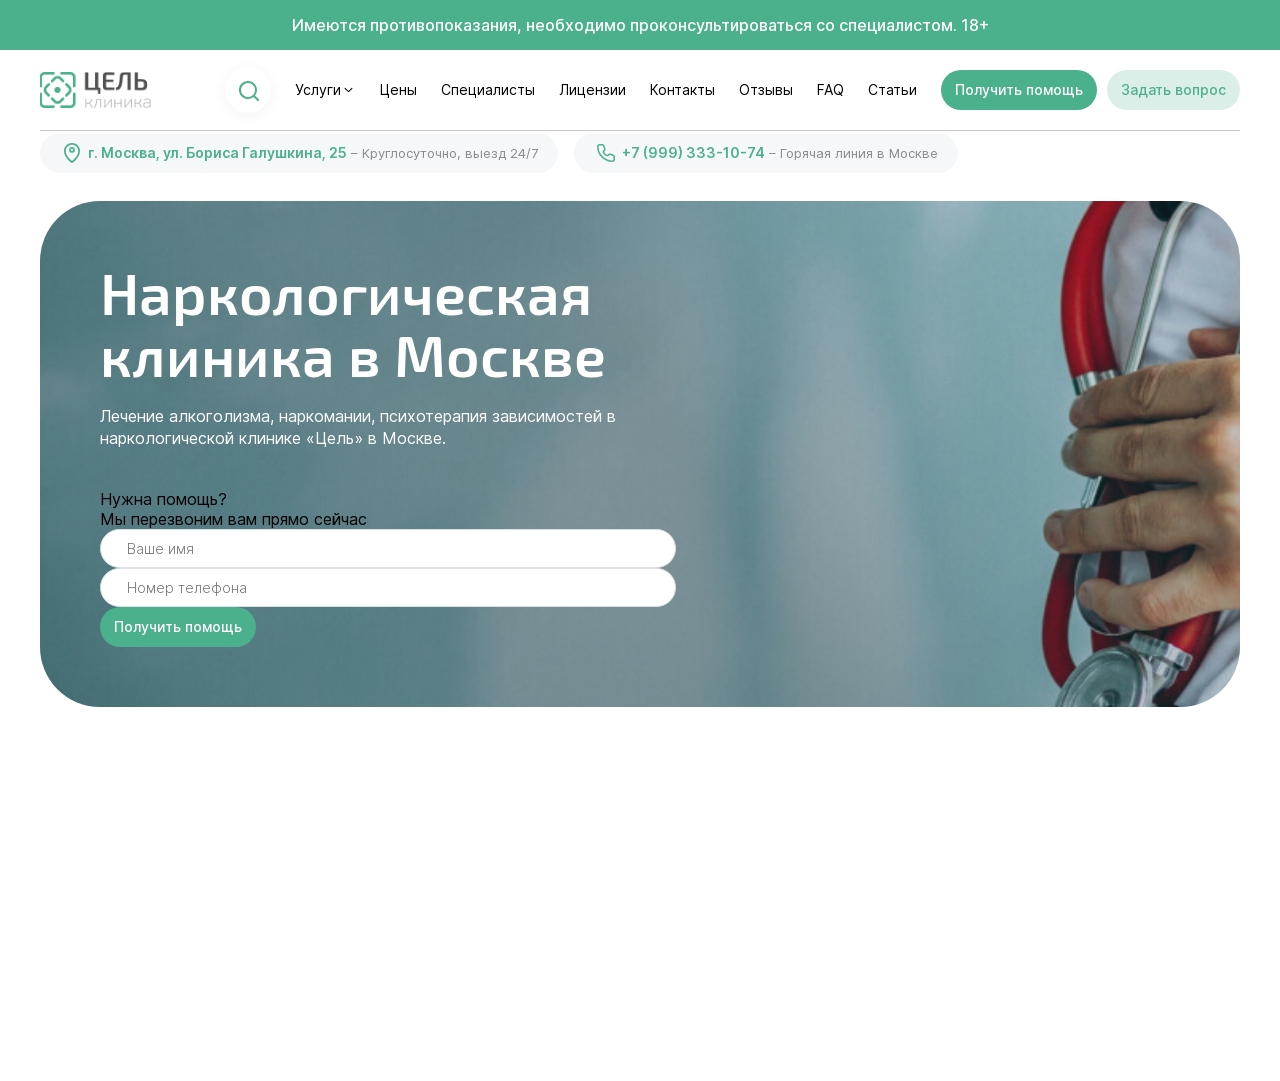
==== index.html @ 72b15765 "begin" ====
<!DOCTYPE html>
<html lang="ru">

<head>
    <meta charset="UTF-8">
    <meta name="viewport" content="width=device-width, initial-scale=1.0">
    <title>Главная</title>
    <link rel="stylesheet" href="assets/css/normalize.css">
    <link rel="stylesheet" href="assets/css/build/aos.css">
    <link rel="stylesheet" href="assets/css/style.css">
    <script defer src="assets/js/build/aos.js"></script>
    <script defer src="assets/js/build/mask.js"></script>
    <script defer src="assets/js/main.js"></script>
</head>

<body>
    <div class="contraindications" data-aos="fade-down" data-aos-duration="600">
        <div class="contraindications__container container">
            <p class="contraindications__text">
                Имеются противопоказания, необходимо проконсультироваться со специалистом.&nbsp;18+
            </p>
        </div>
    </div>
    <header class="header">
        <div class="header__container container">
            <div class="header__wrapper">
                <a href="/" class="header__logo logo" data-aos="zoom-in" data-aos-duration="600">
                    <img src="assets/img/logo.svg" alt="" class="logo__img">
                </a>
                <button class="header__menu-open open-menu">
                    <svg width="24" height="24" viewBox="0 0 24 24" fill="none" xmlns="http://www.w3.org/2000/svg">
                        <path fill-rule="evenodd" clip-rule="evenodd"
                            d="M4 6.87179C4 6.39032 4.38783 6 4.86624 6H19.1338C19.6122 6 20 6.39032 20 6.87179C20 7.35327 19.6122 7.74359 19.1338 7.74359H4.86624C4.38783 7.74359 4 7.35327 4 6.87179ZM4 12C4 11.5185 4.38783 11.1282 4.86624 11.1282H19.1338C19.6122 11.1282 20 11.5185 20 12C20 12.4815 19.6122 12.8718 19.1338 12.8718H4.86624C4.38783 12.8718 4 12.4815 4 12ZM4 17.1282C4 16.6467 4.38783 16.2564 4.86624 16.2564H19.1338C19.6122 16.2564 20 16.6467 20 17.1282C20 17.6097 19.6122 18 19.1338 18H4.86624C4.38783 18 4 17.6097 4 17.1282Z"
                            fill="black" />
                    </svg>
                </button>
                <div class="header__content">
                    <div class="header__search-wrapper">
                        <button class="header__search-open search-open" data-aos="zoom-in" data-aos-duration="600">
                            <svg width="21" height="21" viewBox="0 0 21 21" fill="none"
                                xmlns="http://www.w3.org/2000/svg">
                                <path
                                    d="M20.7094 19.2899L16.9994 15.6099C18.4395 13.8143 19.1369 11.5352 18.9482 9.2412C18.7595 6.94721 17.6991 4.81269 15.9849 3.27655C14.2708 1.74041 12.0332 0.919414 9.73234 0.982375C7.43145 1.04534 5.24214 1.98747 3.61456 3.61505C1.98698 5.24263 1.04485 7.43194 0.981887 9.73283C0.918926 12.0337 1.73992 14.2713 3.27606 15.9854C4.8122 17.6996 6.94672 18.76 9.24072 18.9487C11.5347 19.1374 13.8138 18.44 15.6094 16.9999L19.2894 20.6799C19.3824 20.7736 19.493 20.848 19.6148 20.8988C19.7367 20.9496 19.8674 20.9757 19.9994 20.9757C20.1314 20.9757 20.2621 20.9496 20.384 20.8988C20.5059 20.848 20.6165 20.7736 20.7094 20.6799C20.8897 20.4934 20.9904 20.2442 20.9904 19.9849C20.9904 19.7256 20.8897 19.4764 20.7094 19.2899ZM9.99942 16.9999C8.61495 16.9999 7.26157 16.5894 6.11042 15.8202C4.95928 15.051 4.06207 13.9578 3.53226 12.6787C3.00245 11.3996 2.86382 9.99214 3.13392 8.63427C3.40402 7.27641 4.0707 6.02912 5.04967 5.05016C6.02864 4.07119 7.27592 3.4045 8.63378 3.13441C9.99165 2.86431 11.3991 3.00293 12.6782 3.53275C13.9573 4.06256 15.0505 4.95977 15.8197 6.11091C16.5889 7.26206 16.9994 8.61544 16.9994 9.9999C16.9994 11.8564 16.2619 13.6369 14.9492 14.9497C13.6364 16.2624 11.8559 16.9999 9.99942 16.9999Z"
                                    fill="#4BB08C" />
                            </svg>
                        </button>
                        <form action="/search/" method="post" class="header__search-form search-form">
                            <label class="search-form__label">
                                <input name="s" type="text" class="search-form__input" placeholder="Поиск по сайту">
                            </label>
                            <div class="search-form__btn-close search-close"></div>
                        </form>
                    </div>
                    <button class="header__menu-close close-menu">
                        <svg width="24" height="24" viewBox="0 0 24 24" fill="none" xmlns="http://www.w3.org/2000/svg">
                            <path d="M24 1L1 24" stroke="#000" stroke-width="3"></path>
                            <path d="M24 24L1 1" stroke="#000" stroke-width="3"></path>
                        </svg>
                    </button>
                    <nav class="header__menu menu" data-aos="zoom-in" data-aos-duration="600">
                        <ul class="menu__list">
                            <li class="menu__item menu-item">
                                <a href="#" class="menu__link">
                                    <span class="menu__link-text">
                                        Услуги
                                    </span>
                                    <span class="menu__link-icon">
                                        <svg width="15" height="16" viewBox="0 0 15 16" fill="none"
                                            xmlns="http://www.w3.org/2000/svg">
                                            <path fill-rule="evenodd" clip-rule="evenodd"
                                                d="M11.2701 5.93378C11.0704 5.73408 10.7467 5.73408 10.547 5.93378L7.49947 8.98128L4.45196 5.93378C4.25226 5.73408 3.92849 5.73408 3.72879 5.93378C3.52909 6.13348 3.52909 6.45725 3.72879 6.65695L7.13788 10.066C7.33758 10.2657 7.66136 10.2657 7.86106 10.066L11.2701 6.65695C11.4698 6.45725 11.4698 6.13348 11.2701 5.93378Z"
                                                fill="black" />
                                        </svg>
                                    </span>
                                </a>
                                <span class="menu__item-open-btn">
                                    <svg width="12" height="8" viewBox="0 0 12 8" fill="none"
                                        xmlns="http://www.w3.org/2000/svg">
                                        <path d="M11 1L6 6L1 1" stroke="#000" stroke-width="1.5"></path>
                                    </svg>
                                </span>
                                <ul class="menu__dropdown">
                                    <li class="menu__dropdown-item menu-item">
                                        <a href="#" class="menu__dropdown-link">
                                            <span class="menu__dropdown-link-text">
                                                Лечение алкоголизма
                                            </span>
                                            <span class="menu__dropdown-link-icon">
                                                <svg width="6" height="12" viewBox="0 0 6 12" fill="none"
                                                    xmlns="http://www.w3.org/2000/svg">
                                                    <path fill-rule="evenodd" clip-rule="evenodd"
                                                        d="M0.24471 0.972649C-0.0215564 1.23892 -0.0215564 1.67062 0.24471 1.93689L4.30805 6.00022L0.24471 10.0636C-0.0215564 10.3298 -0.0215564 10.7615 0.24471 11.0278C0.510977 11.2941 0.94268 11.2941 1.20895 11.0278L5.7544 6.48234C6.02067 6.21607 6.02067 5.78437 5.7544 5.5181L1.20895 0.972649C0.94268 0.706383 0.510977 0.706383 0.24471 0.972649Z"
                                                        fill="#545454" />
                                                </svg>
                                            </span>
                                        </a>
                                        <span class="menu__item-open-btn">
                                            <svg width="12" height="8" viewBox="0 0 12 8" fill="none"
                                                xmlns="http://www.w3.org/2000/svg">
                                                <path d="M11 1L6 6L1 1" stroke="#000" stroke-width="1.5"></path>
                                            </svg>
                                        </span>
                                        <ul class="menu__dropdown">
                                            <li class="menu__dropdown-item menu-item">
                                                <a href="#" class="menu__dropdown-link">
                                                    <span class="menu__dropdown-link-text">
                                                        Лечение алкоголизма на дому
                                                    </span>
                                                </a>
                                            </li>
                                            <li class="menu__dropdown-item menu-item">
                                                <a href="#" class="menu__dropdown-link">
                                                    <span class="menu__dropdown-link-text">
                                                        Помощь при алкоголизме
                                                    </span>
                                                </a>
                                            </li>
                                            <li class="menu__dropdown-item menu-item">
                                                <a href="#" class="menu__dropdown-link">
                                                    <span class="menu__dropdown-link-text">
                                                        Принудительное лечение алкоголизма
                                                    </span>
                                                </a>
                                            </li>
                                            <li class="menu__dropdown-item menu-item">
                                                <a href="#" class="menu__dropdown-link">
                                                    <span class="menu__dropdown-link-text">
                                                        Лечение подросткового и детского алкоголизма
                                                    </span>
                                                </a>
                                            </li>
                                            <li class="menu__dropdown-item menu-item">
                                                <a href="#" class="menu__dropdown-link">
                                                    <span class="menu__dropdown-link-text">
                                                        Лечение хронического алкоголизма
                                                    </span>
                                                </a>
                                            </li>
                                            <li class="menu__dropdown-item menu-item">
                                                <a href="#" class="menu__dropdown-link">
                                                    <span class="menu__dropdown-link-text">
                                                        Лечение алкоголизма в стационаре
                                                    </span>
                                                </a>
                                            </li>
                                            <li class="menu__dropdown-item menu-item">
                                                <a href="#" class="menu__dropdown-link">
                                                    <span class="menu__dropdown-link-text">
                                                        Помощь при алкогольном отравлении
                                                    </span>
                                                </a>
                                            </li>
                                            <li class="menu__dropdown-item menu-item">
                                                <a href="#" class="menu__dropdown-link">
                                                    <span class="menu__dropdown-link-text">
                                                        Лечение пивного алкоголизма
                                                    </span>
                                                </a>
                                            </li>
                                            <li class="menu__dropdown-item menu-item">
                                                <a href="#" class="menu__dropdown-link">
                                                    <span class="menu__dropdown-link-text">
                                                        Лечение женского алкоголизма
                                                    </span>
                                                </a>
                                            </li>
                                        </ul>
                                    </li>
                                    <li class="menu__dropdown-item menu-item">
                                        <a href="#" class="menu__dropdown-link">
                                            <span class="menu__dropdown-link-text">
                                                Кодирование от алкоголизма
                                            </span>
                                            <span class="menu__dropdown-link-icon">
                                                <svg width="6" height="12" viewBox="0 0 6 12" fill="none"
                                                    xmlns="http://www.w3.org/2000/svg">
                                                    <path fill-rule="evenodd" clip-rule="evenodd"
                                                        d="M0.24471 0.972649C-0.0215564 1.23892 -0.0215564 1.67062 0.24471 1.93689L4.30805 6.00022L0.24471 10.0636C-0.0215564 10.3298 -0.0215564 10.7615 0.24471 11.0278C0.510977 11.2941 0.94268 11.2941 1.20895 11.0278L5.7544 6.48234C6.02067 6.21607 6.02067 5.78437 5.7544 5.5181L1.20895 0.972649C0.94268 0.706383 0.510977 0.706383 0.24471 0.972649Z"
                                                        fill="#545454" />
                                                </svg>
                                            </span>
                                        </a>
                                        <span class="menu__item-open-btn">
                                            <svg width="12" height="8" viewBox="0 0 12 8" fill="none"
                                                xmlns="http://www.w3.org/2000/svg">
                                                <path d="M11 1L6 6L1 1" stroke="#000" stroke-width="1.5"></path>
                                            </svg>
                                        </span>
                                        <ul class="menu__dropdown">
                                            <li class="menu__dropdown-item menu-item">
                                                <a href="#" class="menu__dropdown-link">
                                                    <span class="menu__dropdown-link-text">
                                                        Лечение алкоголизма на дому
                                                    </span>
                                                </a>
                                            </li>
                                            <li class="menu__dropdown-item menu-item">
                                                <a href="#" class="menu__dropdown-link">
                                                    <span class="menu__dropdown-link-text">
                                                        Помощь при алкоголизме
                                                    </span>
                                                </a>
                                            </li>
                                            <li class="menu__dropdown-item menu-item">
                                                <a href="#" class="menu__dropdown-link">
                                                    <span class="menu__dropdown-link-text">
                                                        Принудительное лечение алкоголизма
                                                    </span>
                                                </a>
                                            </li>
                                            <li class="menu__dropdown-item menu-item">
                                                <a href="#" class="menu__dropdown-link">
                                                    <span class="menu__dropdown-link-text">
                                                        Лечение подросткового и детского алкоголизмаs
                                                    </span>
                                                </a>
                                            </li>
                                            <li class="menu__dropdown-item menu-item">
                                                <a href="#" class="menu__dropdown-link">
                                                    <span class="menu__dropdown-link-text">
                                                        Лечение хронического алкоголизма
                                                    </span>
                                                </a>
                                            </li>
                                            <li class="menu__dropdown-item menu-item">
                                                <a href="#" class="menu__dropdown-link">
                                                    <span class="menu__dropdown-link-text">
                                                        Лечение алкоголизма в стационаре
                                                    </span>
                                                </a>
                                            </li>
                                            <li class="menu__dropdown-item menu-item">
                                                <a href="#" class="menu__dropdown-link">
                                                    <span class="menu__dropdown-link-text">
                                                        Помощь при алкогольном отравлении
                                                    </span>
                                                </a>
                                            </li>
                                            <li class="menu__dropdown-item menu-item">
                                                <a href="#" class="menu__dropdown-link">
                                                    <span class="menu__dropdown-link-text">
                                                        Лечение пивного алкоголизма
                                                    </span>
                                                </a>
                                            </li>
                                            <li class="menu__dropdown-item menu-item">
                                                <a href="#" class="menu__dropdown-link">
                                                    <span class="menu__dropdown-link-text">
                                                        Лечение женского алкоголизма
                                                    </span>
                                                </a>
                                            </li>
                                        </ul>
                                    </li>
                                    <li class="menu__dropdown-item menu-item">
                                        <a href="#" class="menu__dropdown-link">
                                            <span class="menu__dropdown-link-text">
                                                Лечение наркомании
                                            </span>
                                            <span class="menu__dropdown-link-icon">
                                                <svg width="6" height="12" viewBox="0 0 6 12" fill="none"
                                                    xmlns="http://www.w3.org/2000/svg">
                                                    <path fill-rule="evenodd" clip-rule="evenodd"
                                                        d="M0.24471 0.972649C-0.0215564 1.23892 -0.0215564 1.67062 0.24471 1.93689L4.30805 6.00022L0.24471 10.0636C-0.0215564 10.3298 -0.0215564 10.7615 0.24471 11.0278C0.510977 11.2941 0.94268 11.2941 1.20895 11.0278L5.7544 6.48234C6.02067 6.21607 6.02067 5.78437 5.7544 5.5181L1.20895 0.972649C0.94268 0.706383 0.510977 0.706383 0.24471 0.972649Z"
                                                        fill="#545454" />
                                                </svg>
                                            </span>
                                        </a>
                                        <span class="menu__item-open-btn">
                                            <svg width="12" height="8" viewBox="0 0 12 8" fill="none"
                                                xmlns="http://www.w3.org/2000/svg">
                                                <path d="M11 1L6 6L1 1" stroke="#000" stroke-width="1.5"></path>
                                            </svg>
                                        </span>
                                        <ul class="menu__dropdown">
                                            <li class="menu__dropdown-item menu-item">
                                                <a href="#" class="menu__dropdown-link">
                                                    <span class="menu__dropdown-link-text">
                                                        Лечение алкоголизма на дому
                                                    </span>
                                                </a>
                                            </li>
                                            <li class="menu__dropdown-item menu-item">
                                                <a href="#" class="menu__dropdown-link">
                                                    <span class="menu__dropdown-link-text">
                                                        Помощь при алкоголизме
                                                    </span>
                                                </a>
                                            </li>
                                            <li class="menu__dropdown-item menu-item">
                                                <a href="#" class="menu__dropdown-link">
                                                    <span class="menu__dropdown-link-text">
                                                        Принудительное лечение алкоголизма
                                                    </span>
                                                </a>
                                            </li>
                                            <li class="menu__dropdown-item menu-item">
                                                <a href="#" class="menu__dropdown-link">
                                                    <span class="menu__dropdown-link-text">
                                                        Лечение подросткового и детского алкоголизмаs
                                                    </span>
                                                </a>
                                            </li>
                                            <li class="menu__dropdown-item menu-item">
                                                <a href="#" class="menu__dropdown-link">
                                                    <span class="menu__dropdown-link-text">
                                                        Лечение хронического алкоголизма
                                                    </span>
                                                </a>
                                            </li>
                                            <li class="menu__dropdown-item menu-item">
                                                <a href="#" class="menu__dropdown-link">
                                                    <span class="menu__dropdown-link-text">
                                                        Лечение алкоголизма в стационаре
                                                    </span>
                                                </a>
                                            </li>
                                            <li class="menu__dropdown-item menu-item">
                                                <a href="#" class="menu__dropdown-link">
                                                    <span class="menu__dropdown-link-text">
                                                        Помощь при алкогольном отравлении
                                                    </span>
                                                </a>
                                            </li>
                                            <li class="menu__dropdown-item menu-item">
                                                <a href="#" class="menu__dropdown-link">
                                                    <span class="menu__dropdown-link-text">
                                                        Лечение пивного алкоголизма
                                                    </span>
                                                </a>
                                            </li>
                                            <li class="menu__dropdown-item menu-item">
                                                <a href="#" class="menu__dropdown-link">
                                                    <span class="menu__dropdown-link-text">
                                                        Лечение женского алкоголизма
                                                    </span>
                                                </a>
                                            </li>
                                        </ul>
                                    </li>
                                    <li class="menu__dropdown-item menu-item">
                                        <a href="#" class="menu__dropdown-link">
                                            <span class="menu__dropdown-link-text">
                                                Наркологическая помощь
                                            </span>
                                            <span class="menu__dropdown-link-icon">
                                                <svg width="6" height="12" viewBox="0 0 6 12" fill="none"
                                                    xmlns="http://www.w3.org/2000/svg">
                                                    <path fill-rule="evenodd" clip-rule="evenodd"
                                                        d="M0.24471 0.972649C-0.0215564 1.23892 -0.0215564 1.67062 0.24471 1.93689L4.30805 6.00022L0.24471 10.0636C-0.0215564 10.3298 -0.0215564 10.7615 0.24471 11.0278C0.510977 11.2941 0.94268 11.2941 1.20895 11.0278L5.7544 6.48234C6.02067 6.21607 6.02067 5.78437 5.7544 5.5181L1.20895 0.972649C0.94268 0.706383 0.510977 0.706383 0.24471 0.972649Z"
                                                        fill="#545454" />
                                                </svg>
                                            </span>
                                        </a>
                                        <span class="menu__item-open-btn">
                                            <svg width="12" height="8" viewBox="0 0 12 8" fill="none"
                                                xmlns="http://www.w3.org/2000/svg">
                                                <path d="M11 1L6 6L1 1" stroke="#000" stroke-width="1.5"></path>
                                            </svg>
                                        </span>
                                        <ul class="menu__dropdown">
                                            <li class="menu__dropdown-item menu-item">
                                                <a href="#" class="menu__dropdown-link">
                                                    <span class="menu__dropdown-link-text">
                                                        Лечение алкоголизма на дому
                                                    </span>
                                                </a>
                                            </li>
                                            <li class="menu__dropdown-item menu-item">
                                                <a href="#" class="menu__dropdown-link">
                                                    <span class="menu__dropdown-link-text">
                                                        Помощь при алкоголизме
                                                    </span>
                                                </a>
                                            </li>
                                            <li class="menu__dropdown-item menu-item">
                                                <a href="#" class="menu__dropdown-link">
                                                    <span class="menu__dropdown-link-text">
                                                        Принудительное лечение алкоголизма
                                                    </span>
                                                </a>
                                            </li>
                                            <li class="menu__dropdown-item menu-item">
                                                <a href="#" class="menu__dropdown-link">
                                                    <span class="menu__dropdown-link-text">
                                                        Лечение подросткового и детского алкоголизмаs
                                                    </span>
                                                </a>
                                            </li>
                                            <li class="menu__dropdown-item menu-item">
                                                <a href="#" class="menu__dropdown-link">
                                                    <span class="menu__dropdown-link-text">
                                                        Лечение хронического алкоголизма
                                                    </span>
                                                </a>
                                            </li>
                                            <li class="menu__dropdown-item menu-item">
                                                <a href="#" class="menu__dropdown-link">
                                                    <span class="menu__dropdown-link-text">
                                                        Лечение алкоголизма в стационаре
                                                    </span>
                                                </a>
                                            </li>
                                            <li class="menu__dropdown-item menu-item">
                                                <a href="#" class="menu__dropdown-link">
                                                    <span class="menu__dropdown-link-text">
                                                        Помощь при алкогольном отравлении
                                                    </span>
                                                </a>
                                            </li>
                                            <li class="menu__dropdown-item menu-item">
                                                <a href="#" class="menu__dropdown-link">
                                                    <span class="menu__dropdown-link-text">
                                                        Лечение пивного алкоголизма
                                                    </span>
                                                </a>
                                            </li>
                                            <li class="menu__dropdown-item menu-item">
                                                <a href="#" class="menu__dropdown-link">
                                                    <span class="menu__dropdown-link-text">
                                                        Лечение женского алкоголизма
                                                    </span>
                                                </a>
                                            </li>
                                        </ul>
                                    </li>
                                    <li class="menu__dropdown-item menu-item">
                                        <a href="#" class="menu__dropdown-link">
                                            <span class="menu__dropdown-link-text">
                                                Вывод из запоя
                                            </span>
                                            <span class="menu__dropdown-link-icon">
                                                <svg width="6" height="12" viewBox="0 0 6 12" fill="none"
                                                    xmlns="http://www.w3.org/2000/svg">
                                                    <path fill-rule="evenodd" clip-rule="evenodd"
                                                        d="M0.24471 0.972649C-0.0215564 1.23892 -0.0215564 1.67062 0.24471 1.93689L4.30805 6.00022L0.24471 10.0636C-0.0215564 10.3298 -0.0215564 10.7615 0.24471 11.0278C0.510977 11.2941 0.94268 11.2941 1.20895 11.0278L5.7544 6.48234C6.02067 6.21607 6.02067 5.78437 5.7544 5.5181L1.20895 0.972649C0.94268 0.706383 0.510977 0.706383 0.24471 0.972649Z"
                                                        fill="#545454" />
                                                </svg>
                                            </span>
                                        </a>
                                        <span class="menu__item-open-btn">
                                            <svg width="12" height="8" viewBox="0 0 12 8" fill="none"
                                                xmlns="http://www.w3.org/2000/svg">
                                                <path d="M11 1L6 6L1 1" stroke="#000" stroke-width="1.5"></path>
                                            </svg>
                                        </span>
                                        <ul class="menu__dropdown">
                                            <li class="menu__dropdown-item menu-item">
                                                <a href="#" class="menu__dropdown-link">
                                                    <span class="menu__dropdown-link-text">
                                                        Лечение алкоголизма на дому
                                                    </span>
                                                </a>
                                            </li>
                                            <li class="menu__dropdown-item menu-item">
                                                <a href="#" class="menu__dropdown-link">
                                                    <span class="menu__dropdown-link-text">
                                                        Помощь при алкоголизме
                                                    </span>
                                                </a>
                                            </li>
                                            <li class="menu__dropdown-item menu-item">
                                                <a href="#" class="menu__dropdown-link">
                                                    <span class="menu__dropdown-link-text">
                                                        Принудительное лечение алкоголизма
                                                    </span>
                                                </a>
                                            </li>
                                            <li class="menu__dropdown-item menu-item">
                                                <a href="#" class="menu__dropdown-link">
                                                    <span class="menu__dropdown-link-text">
                                                        Лечение подросткового и детского алкоголизмаs
                                                    </span>
                                                </a>
                                            </li>
                                            <li class="menu__dropdown-item menu-item">
                                                <a href="#" class="menu__dropdown-link">
                                                    <span class="menu__dropdown-link-text">
                                                        Лечение хронического алкоголизма
                                                    </span>
                                                </a>
                                            </li>
                                            <li class="menu__dropdown-item menu-item">
                                                <a href="#" class="menu__dropdown-link">
                                                    <span class="menu__dropdown-link-text">
                                                        Лечение алкоголизма в стационаре
                                                    </span>
                                                </a>
                                            </li>
                                            <li class="menu__dropdown-item menu-item">
                                                <a href="#" class="menu__dropdown-link">
                                                    <span class="menu__dropdown-link-text">
                                                        Помощь при алкогольном отравлении
                                                    </span>
                                                </a>
                                            </li>
                                            <li class="menu__dropdown-item menu-item">
                                                <a href="#" class="menu__dropdown-link">
                                                    <span class="menu__dropdown-link-text">
                                                        Лечение пивного алкоголизма
                                                    </span>
                                                </a>
                                            </li>
                                            <li class="menu__dropdown-item menu-item">
                                                <a href="#" class="menu__dropdown-link">
                                                    <span class="menu__dropdown-link-text">
                                                        Лечение женского алкоголизма
                                                    </span>
                                                </a>
                                            </li>
                                        </ul>
                                    </li>
                                    <li class="menu__dropdown-item menu-item">
                                        <a href="#" class="menu__dropdown-link">
                                            <span class="menu__dropdown-link-text">
                                                Реабилитационный центр
                                            </span>
                                            <span class="menu__dropdown-link-icon">
                                                <svg width="6" height="12" viewBox="0 0 6 12" fill="none"
                                                    xmlns="http://www.w3.org/2000/svg">
                                                    <path fill-rule="evenodd" clip-rule="evenodd"
                                                        d="M0.24471 0.972649C-0.0215564 1.23892 -0.0215564 1.67062 0.24471 1.93689L4.30805 6.00022L0.24471 10.0636C-0.0215564 10.3298 -0.0215564 10.7615 0.24471 11.0278C0.510977 11.2941 0.94268 11.2941 1.20895 11.0278L5.7544 6.48234C6.02067 6.21607 6.02067 5.78437 5.7544 5.5181L1.20895 0.972649C0.94268 0.706383 0.510977 0.706383 0.24471 0.972649Z"
                                                        fill="#545454" />
                                                </svg>
                                            </span>
                                        </a>
                                        <span class="menu__item-open-btn">
                                            <svg width="12" height="8" viewBox="0 0 12 8" fill="none"
                                                xmlns="http://www.w3.org/2000/svg">
                                                <path d="M11 1L6 6L1 1" stroke="#000" stroke-width="1.5"></path>
                                            </svg>
                                        </span>
                                        <ul class="menu__dropdown">
                                            <li class="menu__dropdown-item menu-item">
                                                <a href="#" class="menu__dropdown-link">
                                                    <span class="menu__dropdown-link-text">
                                                        Лечение алкоголизма на дому
                                                    </span>
                                                </a>
                                            </li>
                                            <li class="menu__dropdown-item menu-item">
                                                <a href="#" class="menu__dropdown-link">
                                                    <span class="menu__dropdown-link-text">
                                                        Помощь при алкоголизме
                                                    </span>
                                                </a>
                                            </li>
                                            <li class="menu__dropdown-item menu-item">
                                                <a href="#" class="menu__dropdown-link">
                                                    <span class="menu__dropdown-link-text">
                                                        Принудительное лечение алкоголизма
                                                    </span>
                                                </a>
                                            </li>
                                            <li class="menu__dropdown-item menu-item">
                                                <a href="#" class="menu__dropdown-link">
                                                    <span class="menu__dropdown-link-text">
                                                        Лечение подросткового и детского алкоголизмаs
                                                    </span>
                                                </a>
                                            </li>
                                            <li class="menu__dropdown-item menu-item">
                                                <a href="#" class="menu__dropdown-link">
                                                    <span class="menu__dropdown-link-text">
                                                        Лечение хронического алкоголизма
                                                    </span>
                                                </a>
                                            </li>
                                            <li class="menu__dropdown-item menu-item">
                                                <a href="#" class="menu__dropdown-link">
                                                    <span class="menu__dropdown-link-text">
                                                        Лечение алкоголизма в стационаре
                                                    </span>
                                                </a>
                                            </li>
                                            <li class="menu__dropdown-item menu-item">
                                                <a href="#" class="menu__dropdown-link">
                                                    <span class="menu__dropdown-link-text">
                                                        Помощь при алкогольном отравлении
                                                    </span>
                                                </a>
                                            </li>
                                            <li class="menu__dropdown-item menu-item">
                                                <a href="#" class="menu__dropdown-link">
                                                    <span class="menu__dropdown-link-text">
                                                        Лечение пивного алкоголизма
                                                    </span>
                                                </a>
                                            </li>
                                            <li class="menu__dropdown-item menu-item">
                                                <a href="#" class="menu__dropdown-link">
                                                    <span class="menu__dropdown-link-text">
                                                        Лечение женского алкоголизма
                                                    </span>
                                                </a>
                                            </li>
                                        </ul>
                                    </li>
                                </ul>
                            </li>
                            <li class="menu__item menu-item">
                                <a href="#" class="menu__link">
                                    <span class="menu__link-text">
                                        Цены
                                    </span>
                                </a>
                            </li>
                            <li class="menu__item menu-item">
                                <a href="#" class="menu__link">
                                    <span class="menu__link-text">
                                        Специалисты
                                    </span>
                                </a>
                            </li>
                            <li class="menu__item menu-item">
                                <a href="#" class="menu__link">
                                    <span class="menu__link-text">
                                        Лицензии
                                    </span>
                                </a>
                            </li>
                            <li class="menu__item menu-item">
                                <a href="#" class="menu__link">
                                    <span class="menu__link-text">
                                        Контакты
                                    </span>
                                </a>
                            </li>
                            <li class="menu__item menu-item">
                                <a href="#" class="menu__link">
                                    <span class="menu__link-text">
                                        Отзывы
                                    </span>
                                </a>
                            </li>
                            <li class="menu__item menu-item">
                                <a href="#" class="menu__link">
                                    <span class="menu__link-text">
                                        FAQ
                                    </span>
                                </a>
                            </li>
                            <li class="menu__item menu-item">
                                <a href="#" class="menu__link">
                                    <span class="menu__link-text">
                                        Статьи
                                    </span>
                                </a>
                            </li>
                        </ul>
                    </nav>
                    <div class="header__btn-group">
                        <button class="header__btn btn popup-btn" data-path="form" data-title="Получить помощь">
                            Получить помощь
                        </button>
                        <button class="header__btn btn btn_color popup-btn" data-path="question"
                            data-title="Задать вопрос">
                            Задать вопрос
                        </button>
                    </div>
                </div>
            </div>
            <div class="header__connection">
                <button class="header__connection-btn" data-aos="zoom-in" data-aos-duration="600">
                    <img src="assets/img/icons/geo.svg" alt="" class="header__connection-icon"
                        aria-label="presentation">
                    <div class="header__connection-btn-wrapper">
                        <span class="header__connection-link">
                            г. Москва, ул. Бориса Галушкина, 25
                        </span>
                        <span class="header__connection-text">
                            – Круглосуточно, выезд 24/7
                        </span>
                    </div>
                </button>
                <a href="tel:+79993331074" class="header__connection-btn" data-aos="zoom-in" data-aos-duration="600">
                    <img src="assets/img/icons/phone.svg" alt="" class="header__connection-icon"
                        aria-label="presentation">
                    <div class="header__connection-btn-wrapper">
                        <span class="header__connection-link">
                            +7 (999) 333-10-74
                        </span>
                        <span class="header__connection-text">
                            – Горячая линия в Москве
                        </span>
                    </div>
                </a>
            </div>
        </div>
    </header>
    <main class="main">
        <section class="promo">
            <div class="promo__container container">
                <div class="promo__wrapper">
                    <h1 class="promo__title page-title">
                        Наркологическая клиника в Москве
                    </h1>
                    <p class="promo__descr section-descr">
                        Лечение алкоголизма, наркомании, психотерапия зависимостей в наркологической клинике «Цель» в
                        Москве.
                    </p>
                    <form class="promo__form main-form form">
                        <p class="main-form__title">
                            Нужна помощь? <br>
                            Мы перезвоним вам прямо сейчас
                        </p>
                        <div class="main-form__wrapper">
                            <label class="main-form__label">
                                <input type="text" class="main-form__input form__field" placeholder="Ваше имя">
                            </label>
                            <label class="main-form__label">
                                <input type="tel" class="main-form__input form__field" placeholder="Номер телефона">
                            </label>
                            <button type="submit" class="main-form__btn btn">Получить помощь</button>
                        </div>
                    </form>
                </div>
            </div>
        </section>
    </main>
    <footer class="footer"></footer>
    <div class="form-popup popup" data-target="form">
        <div class="popup__body">
            <div class="popup__content">
                <button class="popup__close close-popup">
                    <svg width="18" height="18" viewBox="0 0 18 18" fill="none" xmlns="http://www.w3.org/2000/svg">
                        <path d="M17 1L1 17" stroke="#B0BBCE" stroke-width="1.5"></path>
                        <path d="M17 17L1 1" stroke="#B0BBCE" stroke-width="1.5"></path>
                    </svg>
                </button>
                <form method="post" class="form-popup__form form-popup form" novalidate="novalidate">
                    <input name="catalogue" type="hidden" value="1">
                    <input name="cc" type="hidden" value="47">
                    <input name="sub" type="hidden" value="48">
                    <input name="posting" type="hidden" value="1">
                    <input name="f_additional" type="hidden" class="additional__field" value="">
                    <input name="f_urlMessage" type="hidden" value="https://garmonia-clinica.ru/">
                    <input name="f_title_url_message" type="hidden"
                        value="Частный медицинский центр Гармония в Ростове-на-Дону">
                    <p class="form-popup__title">
                        Получите консультацию специалиста бесплатно
                    </p>
                    <p class="form-popup__descr">
                        Оставьте заявку и поговорите с врачом о ваших проблемах и вариантах решения
                    </p>
                    <div class="form__wrapper">
                        <label class="form__label">
                            <input name="f_name" placeholder="Ваше имя" type="text" class="form__field name">
                        </label>
                        <label class="form__label">
                            <input name="f_phone" placeholder="Ваш телефон" type="tel" class="form__field phone">
                        </label>
                        <button type="submit" class="form-popup__btn btn">
                            Заказать звонок
                        </button>
                    </div>
                    <p class="form__policy">
                        Нажимая кнопку «Заказать звонок», вы соглашаетесь с <a
                            href="/o-klinike/politika-konfidentsialnosti/">Политикой конфиденциальности</a>
                    </p>
                </form>
            </div>
        </div>
    </div>
    <div class="form-popup popup" data-target="question">
        <div class="popup__body">
            <div class="popup__content">
                <button class="popup__close close-popup">
                    <svg width="18" height="18" viewBox="0 0 18 18" fill="none" xmlns="http://www.w3.org/2000/svg">
                        <path d="M17 1L1 17" stroke="#B0BBCE" stroke-width="1.5"></path>
                        <path d="M17 17L1 1" stroke="#B0BBCE" stroke-width="1.5"></path>
                    </svg>
                </button>
                <form method="post" class="form-popup__form form-popup form form-review" novalidate="novalidate">
                    <input name="catalogue" type="hidden" value="1">
                    <input name="cc" type="hidden" value="29">
                    <input name="sub" type="hidden" value="33">
                    <input name="posting" type="hidden" value="1">
                    <input name="f_additional" type="hidden" class="additional__field" value="Неизвестная форма">
                    <input name="f_urlMessage" type="hidden" value="https://garmonia-clinica.ru/">
                    <input name="f_title_url_message" type="hidden"
                        value="Частный медицинский центр Гармония в Ростове-на-Дону">
                    <p class="form-popup__title">
                        Задать вопрос
                    </p>
                    <div class="form__wrapper">
                        <label class="form__label">
                            <input name="f_name" placeholder="Ваше имя" type="text" class="form__field name">
                        </label>
                        <label class="form__label">
                            <input name="f_phone" placeholder="Ваш телефон" type="tel" class="form__field phone">
                        </label>
                        <label class="form__label">
                            <textarea name="f_message" placeholder="Ваш вопрос" class="form__field"></textarea>
                        </label>
                    </div>
                    <button type="submit" class="form-popup__btn btn btn-main">
                        Задать вопрос
                    </button>
                    <p class="form__policy">
                        Нажимая кнопку «Задать вопрос», вы соглашаетесь с <a
                            href="/o-klinike/politika-konfidentsialnosti/">Политикой
                            конфиденциальности</a>
                    </p>
                </form>
            </div>
        </div>
    </div>
</body>

</html>
---- assets/css/style.css ----
/* fonts */
@font-face {
    font-family: 'Inter';
    src: local('Inter LightBETA'), local('Inter-LightBETA'),
        url('../fonts/Inter/Inter-LightBETA.woff2') format('woff2'),
        url('../fonts/Inter/Inter-LightBETA.woff') format('woff');
    font-display: swap;
    font-weight: 300;
    font-style: normal;
}

@font-face {
    font-family: 'Inter';
    src: local('Inter Regular'), local('Inter-Regular'),
        url('../fonts/Inter/Inter-Regular.woff2') format('woff2'),
        url('../fonts/Inter/Inter-Regular.woff') format('woff');
    font-display: swap;
    font-weight: 400;
    font-style: normal;
}

@font-face {
    font-family: 'Inter';
    src: local('Inter Medium'), local('Inter-Medium'),
        url('../fonts/Inter/Inter-Medium.woff2') format('woff2'),
        url('../fonts/Inter/Inter-Medium.woff') format('woff');
    font-display: swap;
    font-weight: 500;
    font-style: normal;
}

@font-face {
    font-family: 'Inter';
    src: local('Inter SemiBold'), local('Inter-SemiBold'),
        url('../fonts/Inter/Inter-SemiBold.woff2') format('woff2'),
        url('../fonts/Inter/Inter-SemiBold.woff') format('woff');
    font-display: swap;
    font-weight: 600;
    font-style: normal;
}

@font-face {
    font-family: 'Inter';
    src: local('Inter Bold'), local('Inter-Bold'),
        url('../fonts/Inter/Inter-Bold.woff2') format('woff2'),
        url('../fonts/Inter/Inter-Bold.woff') format('woff');
    font-display: swap;
    font-weight: 700;
    font-style: normal;
}

@font-face {
    font-family: 'Exo 2';
    src: local('Exo2 SemiBold'), local('Exo2-SemiBold'),
        url('../fonts/Exo2/Exo2-SemiBold.woff2') format('woff2'),
        url('../fonts/Exo2/Exo2-SemiBold.woff') format('woff');
    font-display: swap;
    font-weight: 600;
    font-style: normal;
}

@font-face {
    font-family: 'Exo 2';
    src: local('Exo2 Bold'), local('Exo2-Bold'),
        url('../fonts/Exo2/Exo2-Bold.woff2') format('woff2'),
        url('../fonts/Exo2/Exo2-Bold.woff') format('woff');
    font-display: swap;
    font-weight: 700;
    font-style: normal;
}

@font-face {
    font-family: 'Exo 2';
    src: local('Exo2 ExtraBold'), local('Exo2-ExtraBold'),
        url('../fonts/Exo2/Exo2-ExtraBold.woff2') format('woff2'),
        url('../fonts/Exo2/Exo2-ExtraBold.woff') format('woff');
    font-display: swap;
    font-weight: 800;
    font-style: normal;
}

/* reset styles */
* {
    padding: 0;
    margin: 0;
    border: 0;
}

*,
*:before,
*:after {
    -moz-box-sizing: border-box;
    -webkit-box-sizing: border-box;
    box-sizing: border-box;
}

:focus,
:active {
    outline: none;
}

a:focus,
a:active {
    outline: none;
}

nav,
footer,
header,
aside {
    display: block;
}

html,
body {
    width: 100%;
    line-height: normal;
    font-size: 16px;
    -ms-text-size-adjust: 100%;
    -moz-text-size-adjust: 100%;
    -webkit-text-size-adjust: 100%;
}

input,
button,
textarea {
    font-family: inherit;
}

textarea {
    resize: none;
}

button {
    cursor: pointer;
    background-color: transparent;
}

button::-moz-focus-inner {
    padding: 0;
    border: 0;
}

a,
a:visited {
    text-decoration: none;
}

ul li {
    list-style: none;
}

img {
    vertical-align: top;
    max-width: 100%;
}

h1,
h2,
h3,
h4,
h5,
h6 {
    font-size: inherit;
    font-weight: 400;
    margin: 0;
}

picture {
    display: block;
}

label {
    display: block;
}

[type="submit"] {
    transition: opacity .2s ease;
}

/* glob */
body {
    font-family: 'Inter', sans-serif;
    color: #000;
    min-width: 360px;
}

body.lock {
    overflow: hidden;
}

main {
    min-height: 100vh;
}

.container {
    max-width: 1232px;
    padding: 0 16px;
    margin: 0 auto;
}

/* glob */
.btn {
    padding: 10px 14px;
    background-color: #4BB08C;
    border-radius: 30px;
    font-size: 14px;
    font-weight: 500;
    line-height: 20px;
    color: #fff;
    transition-property: background-color, opacity, transform !important;
    transition-duration: .2s, .6s, .6s !important;
}

.btn:active {
    background-color: #B7DFD1 !important;
}

.btn_color {
    color: #4BB08C;
    background-color: rgba(183, 223, 209, 0.50);
}

.btn_color:active {
    background-color: rgba(84, 84, 84, 0.20) !important;
}

.popup {
    position: fixed;
    width: 100%;
    height: 100%;
    top: 0;
    left: 0;
    background-color: rgba(0, 0, 0, .6);
    z-index: 10000;
    overflow: auto;
    opacity: 0;
    visibility: hidden;
    transition: opacity .2s ease-in-out;
}

.popup.open {
    opacity: 1;
    visibility: visible;
}

.popup__body {
    min-height: 100%;
    display: flex;
    justify-content: center;
    align-items: center;
    padding: 60px 20px 20px;
}

.popup__content {
    width: 400px;
    max-width: 100%;
    position: relative;
    padding: 30px 35px;
    background-color: #fff;
    border-radius: 20px;
}

.search-popup .popup__content {
    width: 565px;
}

.form-popup .popup__content {
    padding: 60px 70px 65px;
    width: 1020px;
}

.response-popup .popup__content {
    padding: 60px 70px 65px;
    width: 1020px;
}

.popup__close {
    position: absolute;
    top: 16px;
    right: 16px;
    z-index: 100;
}

.popup__title {
    font-size: 24px;
    font-weight: 600;
    line-height: 35px;
    margin-bottom: 15px;
}

.form-popup__title {
    font-family: "Exo 2";
    font-size: 40px;
    font-weight: 700;
    line-height: 46px;
    margin-bottom: 20px;
}

.form-popup__descr {
    font-size: 20px;
    line-height: 25px;
    margin-bottom: 40px;
}

.form__wrapper {
    display: grid;
    grid-template-columns: repeat(3, 1fr);
    gap: 10px;
    margin-bottom: 20px;
}

[data-target="question"] .form__wrapper {
    grid-template-columns: repeat(2, 1fr);
}

.form__field {
    width: 100%;
    height: 100%;
    padding: 10px 26px;
    border-radius: 20px;
    border: 1px solid #DBE2E7;
    font-size: 14px;
    font-weight: 300;
    line-height: 20px;
}

textarea.form__field {
    height: 80px;
}

[data-target="question"] .form__label:last-child {
    grid-column-start: 1;
    grid-column-end: 3;
}

.form__policy {
    color: #808080;
    font-size: 12px;
    font-weight: 500;
    line-height: 15px;
}

.form__policy a {
    color: #4BB08C;
    transition: color .2s ease;
}

.form__policy a:active {
    color: #4BB08C !important;
}

/* contraindications */
.contraindications {
    padding: 15px 0;
    background-color: #4BB08C;
}

.contraindications__text {
    text-align: center;
    font-size: 16px;
    font-weight: 500;
    color: #fff;
}

.form-popup__btn {
    width: 100%;
}

[data-target="question"] .form-popup__btn {
    margin-bottom: 16px;
}

.page-title {
    font-family: "Exo 2";
    font-size: 58px;
    font-weight: 600;
    line-height: 62px;
    color: #fff;
    margin-bottom: 20px;
}

.section-descr {
    font-size: 16px;
    line-height: 22px;
    color: #fff;
    margin-bottom: 40px;
}

@media (min-width: 1025px) {
    .btn:hover {
        background-color: #01764C;
    }

    .btn_color:hover {
        background-color: rgba(183, 223, 209, 0.20);
    }

    .form__policy a:hover {
        color: #01764C;
    }
}

@media (max-width: 1024px) {
    .contraindications__text {
        font-size: 10px;
    }

    .form-popup .popup__content {
        padding: 40px;
    }

    .form-popup__title {
        font-size: 32px;
        line-height: 38px;
        margin-bottom: 16px;
    }

    .form-popup__descr {
        font-size: 16px;
        line-height: 120%;
        margin-bottom: 16px;
    }

    .form__wrapper {
        grid-template-columns: initial;
        margin-bottom: 16px;
    }

    [data-target="question"] .form__wrapper {
        grid-template-columns: initial;
    }

    [data-target="question"] .form__label:last-child {
        grid-column-start: initial;
        grid-column-end: initial;
    }
}

/* header */
.header {
    padding-bottom: 8px;
    position: sticky;
    top: 0;
    background-color: #fff;
}

.header__wrapper {
    position: relative;
    z-index: 10;
    padding: 17px 0;
    display: flex;
    align-items: center;
    justify-content: space-between;
    gap: 24px;
    border-bottom: 1px solid #C5C5C7;
    margin-bottom: 2px;
}

.logo {
    display: flex;
    align-items: center;
    flex-shrink: 0;
}

.logo__img {
    width: 112px;
}

.header__content {
    display: flex;
    align-items: center;
    gap: 24px;
}

.menu {
    display: flex;
    align-items: center;
}

.menu__list {
    display: flex;
    align-items: center;
    flex-wrap: wrap;
    gap: 0 24px;
}

.menu__item {
    position: relative;
}

.menu__dropdown {
    position: absolute;
    z-index: 10;
    top: calc(100% + 10px);
    left: -10px;
    padding: 30px;
    border-radius: 30px;
    box-shadow: 8px 8px 32px 0px rgba(20, 48, 18, 0.10);
    background-color: #fff;
    width: 290px;
    opacity: 0;
    visibility: hidden;
    transition: opacity .2s ease;
}

.menu__dropdown::before {
    content: '';
    position: absolute;
    top: -10px;
    left: -40px;
    right: -40px;
    bottom: -10px;
    z-index: -1;
}

.menu__dropdown .menu__dropdown {
    width: 400px;
    top: 0;
    left: calc(100% + 10px);
    opacity: 0;
    visibility: hidden;
    background: linear-gradient(0deg, rgba(183, 223, 209, 0.40) 0%, rgba(183, 223, 209, 0.40) 100%), #fff;
}

.menu__dropdown-item {
    margin-bottom: 20px;
}

.menu__dropdown-item:last-child {
    margin-bottom: 0;
}

.menu__dropdown-link {
    display: flex;
    align-items: center;
    justify-content: space-between;
    gap: 4px;
}

.menu__dropdown-link-text {
    font-size: 14px;
    font-weight: 600;
    line-height: 20px;
    color: #545454;
    transition: color .2s ease;
}

.menu__dropdown-link-icon svg path {
    transition: fill .2s ease;
}

.header__search-open {
    width: 46px;
    height: 46px;
    box-shadow: 0px 2px 15px 0px rgba(20, 48, 18, 0.05);
    background-color: #fff;
    border-radius: 50%;
    display: flex;
    align-items: center;
    justify-content: center;
    transition-property: background-color, opacity, transform !important;
    transition-duration: .2s, .6s, .6s !important;
}

.header__search-open svg path {
    transition: fill .2s ease;
}

.menu__link {
    display: flex;
    align-items: center;
    padding: 13px 0;
}

.menu__link-text {
    font-size: 14px;
    line-height: 20px;
    color: #000;
    transition: color .2s ease;
}

.menu__link-icon {
    display: flex;
    align-items: center;
}

.menu__link-icon svg path {
    transition: fill .2s ease;
}

.header__btn-group {
    display: flex;
    align-items: center;
    gap: 10px;
}

.header__connection {
    display: flex;
    gap: 16px;
}

.header__connection-btn {
    padding: 8px 20px;
    background-color: #F5F7F9;
    border-radius: 20px;
    display: flex;
    align-items: center;
    gap: 4px;
}

.header__connection-btn-wrapper {
    display: flex;
    align-items: center;
    gap: 4px;
}

.header__connection-icon {
    flex-shrink: 0;
}

.header__connection-link {
    font-size: 14px;
    font-weight: 600;
    line-height: 20px;
    color: #4BB08C;
}

.header__connection-text {
    font-size: 13px;
    line-height: 16px;
    color: #8A8A8E;
}

.search-form {
    position: absolute;
    top: 100%;
    left: 0;
    z-index: 10;
    width: 100%;
    background-color: #fff;
    opacity: 0;
    visibility: hidden;
    transition: opacity .2s ease;
}

.search-form.active {
    opacity: 1;
    visibility: visible;
}

.search-form__label {
    position: relative;
    border-radius: 30px;
    overflow: hidden;
}

.search-form__label::before {
    content: '';
    position: absolute;
    top: 50%;
    left: 12px;
    transform: translateY(-50%);
    background-image: url('../img/icons/search-main.svg');
    background-repeat: no-repeat;
    background-size: 24px 24px;
    width: 24px;
    height: 24px;
}

.search-form__input {
    width: 100%;
    padding: 12px 54px 12px 42px;
    height: 48px;
    border-radius: 30px;
    border: 1px solid #DBE2E7;
    background-color: #fff;
    font-size: 14px;
    font-weight: 300;
    line-height: 20px;
}

.search-form__input::-ms-clear {
    display: none;
}

.search-form__input::-moz-placeholder {
    color: #808080;
}

.search-form__input::-webkit-input-placeholder {
    color: #808080;
}

.search-form__btn-close {
    position: absolute;
    top: 50%;
    right: 0;
    transform: translateY(-50%);
    width: 54px;
    height: 100%;
    background-image: url('../img/icons/close-search.svg');
    background-repeat: no-repeat;
    background-size: 14px 14px;
    background-position: center;
    cursor: pointer;
}

.header__menu-close {
    display: none;
    margin-bottom: 24px;
}

.menu__item-open-btn {
    display: none;
}

.header__menu-open {
    display: none;
}

@media (min-width: 1025px) {
    .header__search-open:hover {
        background-color: #4BB08C;
    }

    .header__search-open:hover svg path {
        fill: #fff;
    }

    .menu__item:hover .menu__link-text {
        color: #4BB08C;
    }

    .menu__item:hover .menu__link-icon svg path {
        fill: #4BB08C;
    }

    .menu__item:hover>.menu__dropdown {
        opacity: 1;
        visibility: visible;
    }

    .menu__dropdown-item:hover>.menu__dropdown-link .menu__dropdown-link-text {
        color: #4BB08C;
    }

    .menu__dropdown-item:hover>.menu__dropdown-link .menu__dropdown-link-icon svg path {
        fill: #4BB08C;
    }

    .menu__dropdown-item:hover>.menu__dropdown {
        opacity: 1;
        visibility: visible;
    }
}

@media (max-width: 1200px) {
    .header__btn-group {
        flex-direction: column;
        align-items: initial;
        flex-shrink: 0;
    }
}

@media (max-width: 1024px) {
    .header__wrapper {
        padding: 10px 0;
    }

    .header__content {
        position: fixed;
        top: 0;
        left: 0;
        width: 100%;
        height: 100%;
        background-color: #DBE2E7;
        display: block;
        padding: 30px 16px 60px;
        overflow: auto;
        transform: translateX(110%);
        transition: transform .2s ease;
    }

    .header.active .header__content {
        transform: translateX(0);
    }

    .menu__list {
        flex-direction: column;
        gap: 16px;
        width: 100%;
    }

    .menu__item {
        width: 100%;
    }

    .menu__link {
        padding: 0;
        width: 100%;
        justify-content: space-between;
    }

    .menu__link-text {
        font-weight: 700;
        font-size: 20px;
        line-height: 120%;
    }

    .menu__item.active>.menu__link .menu__link-text {
        color: #4BB08C;
    }

    .menu__dropdown {
        position: initial;
        display: block;
        opacity: 1;
        visibility: visible;
        width: initial;
        padding: 0;
        background-color: initial;
        box-shadow: initial;
        display: none;
    }

    .menu__item.active>.menu__dropdown {
        display: block;
    }

    .menu__dropdown .menu__dropdown {
        position: initial;
        opacity: 1;
        visibility: visible;
        width: initial;
        background: initial;
    }

    .menu__dropdown-item.active>.menu__dropdown {
        display: block;
    }

    .menu__dropdown::before {
        display: none;
    }

    .menu__dropdown-link-text {
        font-size: 20px;
        line-height: 120%;
        font-weight: initial;
        color: #000;
    }

    .menu__dropdown-item.active>.menu__dropdown-link .menu__dropdown-link-text {
        color: #4BB08C;
    }

    .header__search-wrapper {
        display: none;
    }

    .menu__dropdown-item {
        position: relative;
        margin-bottom: 16px;
    }

    .menu__dropdown {
        padding: 16px 0 0 16px;
    }

    .menu__dropdown-link-icon {
        display: none;
    }

    .menu__link-icon {
        display: none;
    }

    .menu__item>.menu__dropdown>.menu__dropdown-item>.menu__dropdown-link .menu__dropdown-link-text {
        font-weight: 500;
    }

    .header__menu {
        margin-bottom: 24px;
    }

    .header__menu-close {
        display: block;
        margin-left: auto;
    }

    .menu__item-open-btn {
        position: absolute;
        top: 0;
        right: 0;
        display: flex;
        align-items: center;
        justify-content: flex-end;
        width: 40px;
        height: 24px;
        z-index: 10;
    }

    .menu__item-open-btn svg {
        transition: transform .2s ease;
    }

    .menu__item.active>.menu__item-open-btn svg {
        transform: rotate(180deg);
    }

    .menu__dropdown-item.active>.menu__item-open-btn svg {
        transform: rotate(180deg);
    }

    .menu__item-open-btn svg path {
        transition: stroke .2s ease;
    }

    .menu__item.active>.menu__item-open-btn svg path {
        stroke: #4BB08C;
    }

    .menu__dropdown-item.active>.menu__item-open-btn svg path {
        stroke: #4BB08C;
    }

    .logo__img {
        width: 73px;
    }

    .header__menu-open {
        display: flex;
        align-items: center;
        justify-content: center;
    }

    .header__connection {
        gap: 4px;
    }

    .header__connection-btn {
        padding: 6px;
        align-items: initial;
        border-radius: 8px;
    }

    .header__connection-btn-wrapper {
        flex-direction: column;
        align-items: initial;
        text-align: initial;
    }

    .header__connection-icon {
        flex: 0 0 16px;
        width: 16px;
        height: 16px;
    }

    .header__connection-link {
        font-size: 10px;
        line-height: 14px;
    }

    .header__connection-text {
        font-size: 9px;
        line-height: 12px;
    }
}

/* promo */
.promo {
    padding: 20px 0 40px;
}

.promo__wrapper {
    padding: 60px;
    border-radius: 60px;
    background-image: url('../img/sections/promo/background.jpg');
    background-repeat: no-repeat;
    background-size: cover;
}

.promo__title {
    max-width: 510px;
}

.promo__descr {
    max-width: 520px;
}

.promo__form {
    max-width: 576px;
}
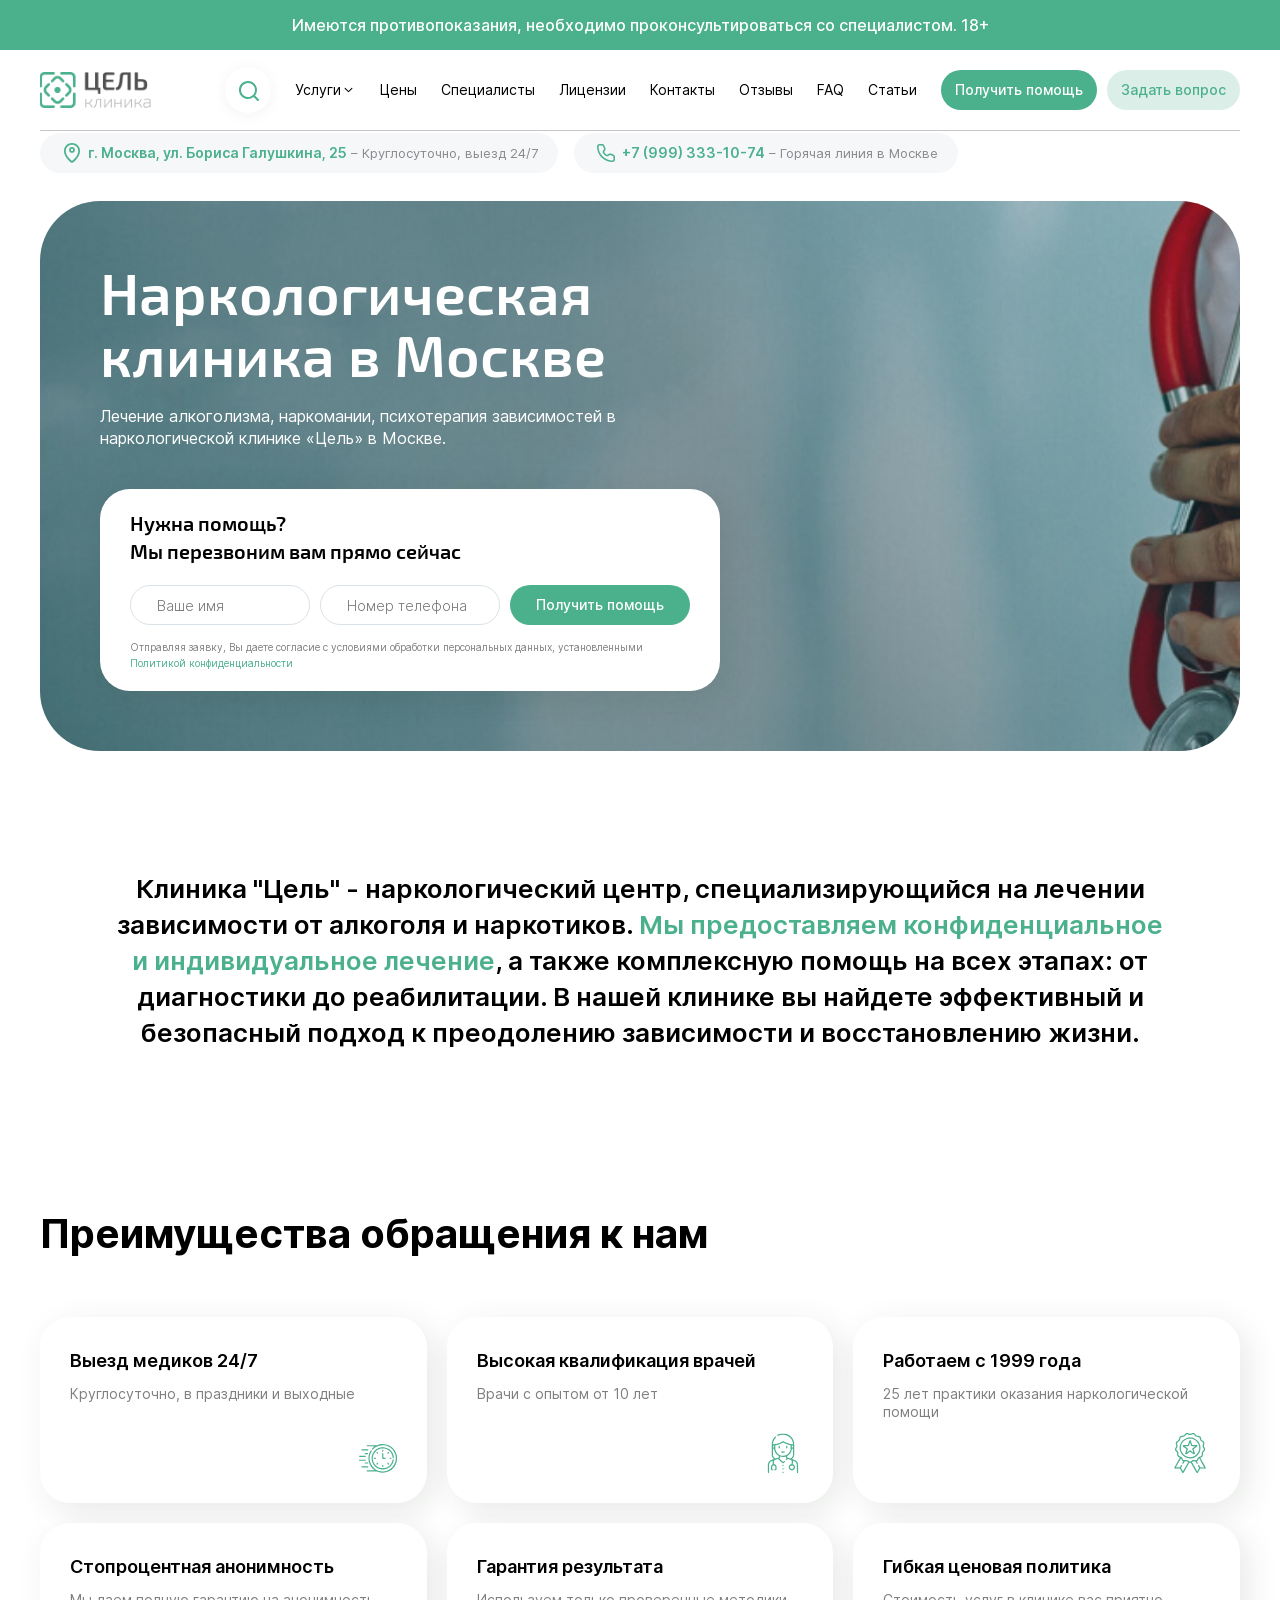
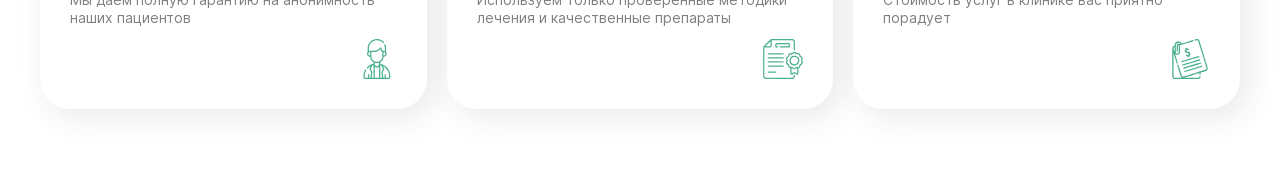
==== commit e94e7130: "layout" ====
--- a/index.html
+++ b/index.html
@@ -689,7 +689,7 @@
         </div>
     </header>
     <main class="main">
-        <section class="promo">
+        <section class="promo" data-aos="fade-up" data-aos-duration="600">
             <div class="promo__container container">
                 <div class="promo__wrapper">
                     <h1 class="promo__title page-title">
@@ -713,7 +713,98 @@
                             </label>
                             <button type="submit" class="main-form__btn btn">Получить помощь</button>
                         </div>
+                        <p class="form__policy">
+                            Отправляя заявку, Вы даете согласие с условиями обработки персональных данных,
+                            установленными
+                            <a href="/o-klinike/politika-konfidentsialnosti/">Политикой конфиденциальности</a>
+                        </p>
                     </form>
+                </div>
+            </div>
+        </section>
+        <div class="about section-offset" data-aos="fade-up" data-aos-duration="600">
+            <div class="about__container container">
+                <p class="about__descr">
+                    Клиника "Цель" - наркологический центр, специализирующийся на лечении зависимости от алкоголя и
+                    наркотиков. <span class="about__descr_high">Мы предоставляем конфиденциальное и индивидуальное
+                        лечение</span>, а также комплексную помощь
+                    на всех этапах: от диагностики до реабилитации. В нашей клинике вы найдете эффективный и безопасный
+                    подход к преодолению зависимости и восстановлению жизни.
+                </p>
+            </div>
+        </div>
+        <section class="advantages section-offset" data-aos="fade-up" data-aos-duration="600">
+            <div class="advantages__container container">
+                <h2 class="advantages__title section-title">
+                    Преимущества обращения к нам
+                </h2>
+                <div class="advantages__wrapper grid-3-20-20">
+                    <div class="advantages__item advantage">
+                        <p class="advantage__title">
+                            Выезд медиков 24/7
+                        </p>
+                        <p class="advantage__text">
+                            Круглосуточно, в праздники и выходные
+                        </p>
+                        <div class="advantage__icon-wrapper">
+                            <img src="assets/img/sections/advantages/1.svg" alt="" class="advantage__icon" aria-label="presentation">
+                        </div>
+                    </div>
+                    <div class="advantages__item advantage">
+                        <p class="advantage__title">
+                            Высокая квалификация врачей
+                        </p>
+                        <p class="advantage__text">
+                            Врачи с опытом от 10 лет
+                        </p>
+                        <div class="advantage__icon-wrapper">
+                            <img src="assets/img/sections/advantages/2.svg" alt="" class="advantage__icon" aria-label="presentation">
+                        </div>
+                    </div>
+                    <div class="advantages__item advantage">
+                        <p class="advantage__title">
+                            Работаем с 1999 года
+                        </p>
+                        <p class="advantage__text">
+                            25 лет практики оказания наркологической помощи
+                        </p>
+                        <div class="advantage__icon-wrapper">
+                            <img src="assets/img/sections/advantages/3.svg" alt="" class="advantage__icon" aria-label="presentation">
+                        </div>
+                    </div>
+                    <div class="advantages__item advantage">
+                        <p class="advantage__title">
+                            Стопроцентная анонимность
+                        </p>
+                        <p class="advantage__text">
+                            Мы даем полную гарантию на анонимность наших пациентов
+                        </p>
+                        <div class="advantage__icon-wrapper">
+                            <img src="assets/img/sections/advantages/4.svg" alt="" class="advantage__icon" aria-label="presentation">
+                        </div>
+                    </div>
+                    <div class="advantages__item advantage">
+                        <p class="advantage__title">
+                            Гарантия результата
+                        </p>
+                        <p class="advantage__text">
+                            Используем только проверенные методики лечения и качественные препараты
+                        </p>
+                        <div class="advantage__icon-wrapper">
+                            <img src="assets/img/sections/advantages/5.svg" alt="" class="advantage__icon" aria-label="presentation">
+                        </div>
+                    </div>
+                    <div class="advantages__item advantage">
+                        <p class="advantage__title">
+                            Гибкая ценовая политика
+                        </p>
+                        <p class="advantage__text">
+                            Стоимость услуг в клинике вас приятно порадует
+                        </p>
+                        <div class="advantage__icon-wrapper">
+                            <img src="assets/img/sections/advantages/6.svg" alt="" class="advantage__icon" aria-label="presentation">
+                        </div>
+                    </div>
                 </div>
             </div>
         </section>
@@ -755,8 +846,8 @@
                         </button>
                     </div>
                     <p class="form__policy">
-                        Нажимая кнопку «Заказать звонок», вы соглашаетесь с <a
-                            href="/o-klinike/politika-konfidentsialnosti/">Политикой конфиденциальности</a>
+                        Отправляя заявку, Вы даете согласие с условиями обработки персональных данных, установленными
+                        <a href="/o-klinike/politika-konfidentsialnosti/">Политикой конфиденциальности</a>
                     </p>
                 </form>
             </div>
@@ -798,9 +889,8 @@
                         Задать вопрос
                     </button>
                     <p class="form__policy">
-                        Нажимая кнопку «Задать вопрос», вы соглашаетесь с <a
-                            href="/o-klinike/politika-konfidentsialnosti/">Политикой
-                            конфиденциальности</a>
+                        Отправляя заявку, Вы даете согласие с условиями обработки персональных данных, установленными
+                        <a href="/o-klinike/politika-konfidentsialnosti/">Политикой конфиденциальности</a>
                     </p>
                 </form>
             </div>
--- a/assets/css/style.css
+++ b/assets/css/style.css
@@ -336,9 +336,8 @@
 
 .form__policy {
     color: #808080;
-    font-size: 12px;
-    font-weight: 500;
-    line-height: 15px;
+    font-size: 10px;
+    line-height: 16px
 }
 
 .form__policy a {
@@ -380,6 +379,13 @@
     margin-bottom: 20px;
 }
 
+.section-title {
+    font-size: 40px;
+    font-weight: 700;
+    line-height: 46px;
+    margin-bottom: 60px;
+}
+
 .section-descr {
     font-size: 16px;
     line-height: 22px;
@@ -387,6 +393,38 @@
     margin-bottom: 40px;
 }
 
+.section-offset {
+    padding: 80px 0;
+}
+
+.grid-3-20-20 {
+    display: grid;
+    grid-template-columns: repeat(3, 1fr);
+    gap: 20px;
+}
+
+.main-form {
+    padding: 20px 30px;
+    background-color: #fff;
+    box-shadow: 8px 8px 32px 0px rgba(20, 48, 18, 0.10);
+    border-radius: 30px;
+}
+
+.main-form__title {
+    font-family: "Exo 2";
+    font-size: 20px;
+    font-weight: 600;
+    line-height: 28px;
+    margin-bottom: 20px;
+}
+
+.main-form__wrapper {
+    display: grid;
+    grid-template-columns: repeat(3, 1fr);
+    gap: 10px;
+    margin-bottom: 14px;
+}
+
 @media (min-width: 1025px) {
     .btn:hover {
         background-color: #01764C;
@@ -434,6 +472,47 @@
     [data-target="question"] .form__label:last-child {
         grid-column-start: initial;
         grid-column-end: initial;
+    }
+
+    .page-title {
+        font-size: 32px;
+        line-height: 36px;
+        margin-bottom: 20px;
+    }
+
+    .section-title {
+        font-size: 32px;
+        line-height: 38px;
+        margin-bottom: 40px;
+    }
+
+    .section-descr {
+        font-size: 14px;
+        line-height: 20px;
+        margin-bottom: 30px;
+    }
+
+    .section-offset {
+        padding: 40px 0;
+    }
+
+    .grid-3-20-20 {
+        grid-template-columns: repeat(2, 1fr);
+    }
+
+    .main-form {
+        padding: 30px 20px;
+        border-radius: 20px;
+    }
+
+    .main-form__wrapper {
+        grid-template-columns: initial;
+    }
+}
+
+@media (max-width: 575px) {
+    .grid-3-20-20 {
+        grid-template-columns: initial;
     }
 }
 
@@ -442,6 +521,7 @@
     padding-bottom: 8px;
     position: sticky;
     top: 0;
+    z-index: 1000;
     background-color: #fff;
 }
 
@@ -774,7 +854,7 @@
         left: 0;
         width: 100%;
         height: 100%;
-        background-color: #DBE2E7;
+        background-color: #F5F7F9;
         display: block;
         padding: 30px 16px 60px;
         overflow: auto;
@@ -990,5 +1070,78 @@
 }
 
 .promo__form {
-    max-width: 576px;
+    max-width: 620px;
+}
+
+@media (max-width: 1024px) {
+    .promo__wrapper {
+        padding: 40px 14px 14px;
+        border-radius: 30px;
+    }
+
+    .promo__title {
+        padding: 0 10px;
+        max-width: initial;
+    }
+
+    .promo__descr {
+        padding: 0 10px;
+        max-width: initial;
+    }
+
+    .promo__form {
+        max-width: initial;
+    }
+}
+
+/* about */
+.about__descr {
+    font-size: 26px;
+    font-weight: 600;
+    line-height: 36px;
+    text-align: center;
+    max-width: 1046px;
+    margin: 0 auto;
+}
+
+.about__descr_high {
+    color: #4BB08C;
+}
+
+@media (max-width: 1024px) {
+    .about__descr {
+        text-align: initial;
+        font-size: 16px;
+        line-height: 24px;
+    }
+}
+
+/* advantages */
+.advantage {
+    padding: 30px;
+    box-shadow: 8px 8px 32px 0px rgba(20, 48, 18, 0.10);
+    background-color: #fff;
+    border-radius: 30px;
+    display: flex;
+    flex-direction: column;
+}
+
+.advantage__title {
+    font-size: 18px;
+    font-weight: 600;
+    line-height: 28px;
+    margin-bottom: 10px;
+}
+
+.advantage__text {
+    flex-grow: 1;
+    color: rgba(0, 0, 0, 0.50);
+    font-size: 14px;
+    line-height: 18px;
+    margin-bottom: 12px;
+}
+
+.advantage__icon-wrapper {
+    display: flex;
+    justify-content: flex-end;
 }
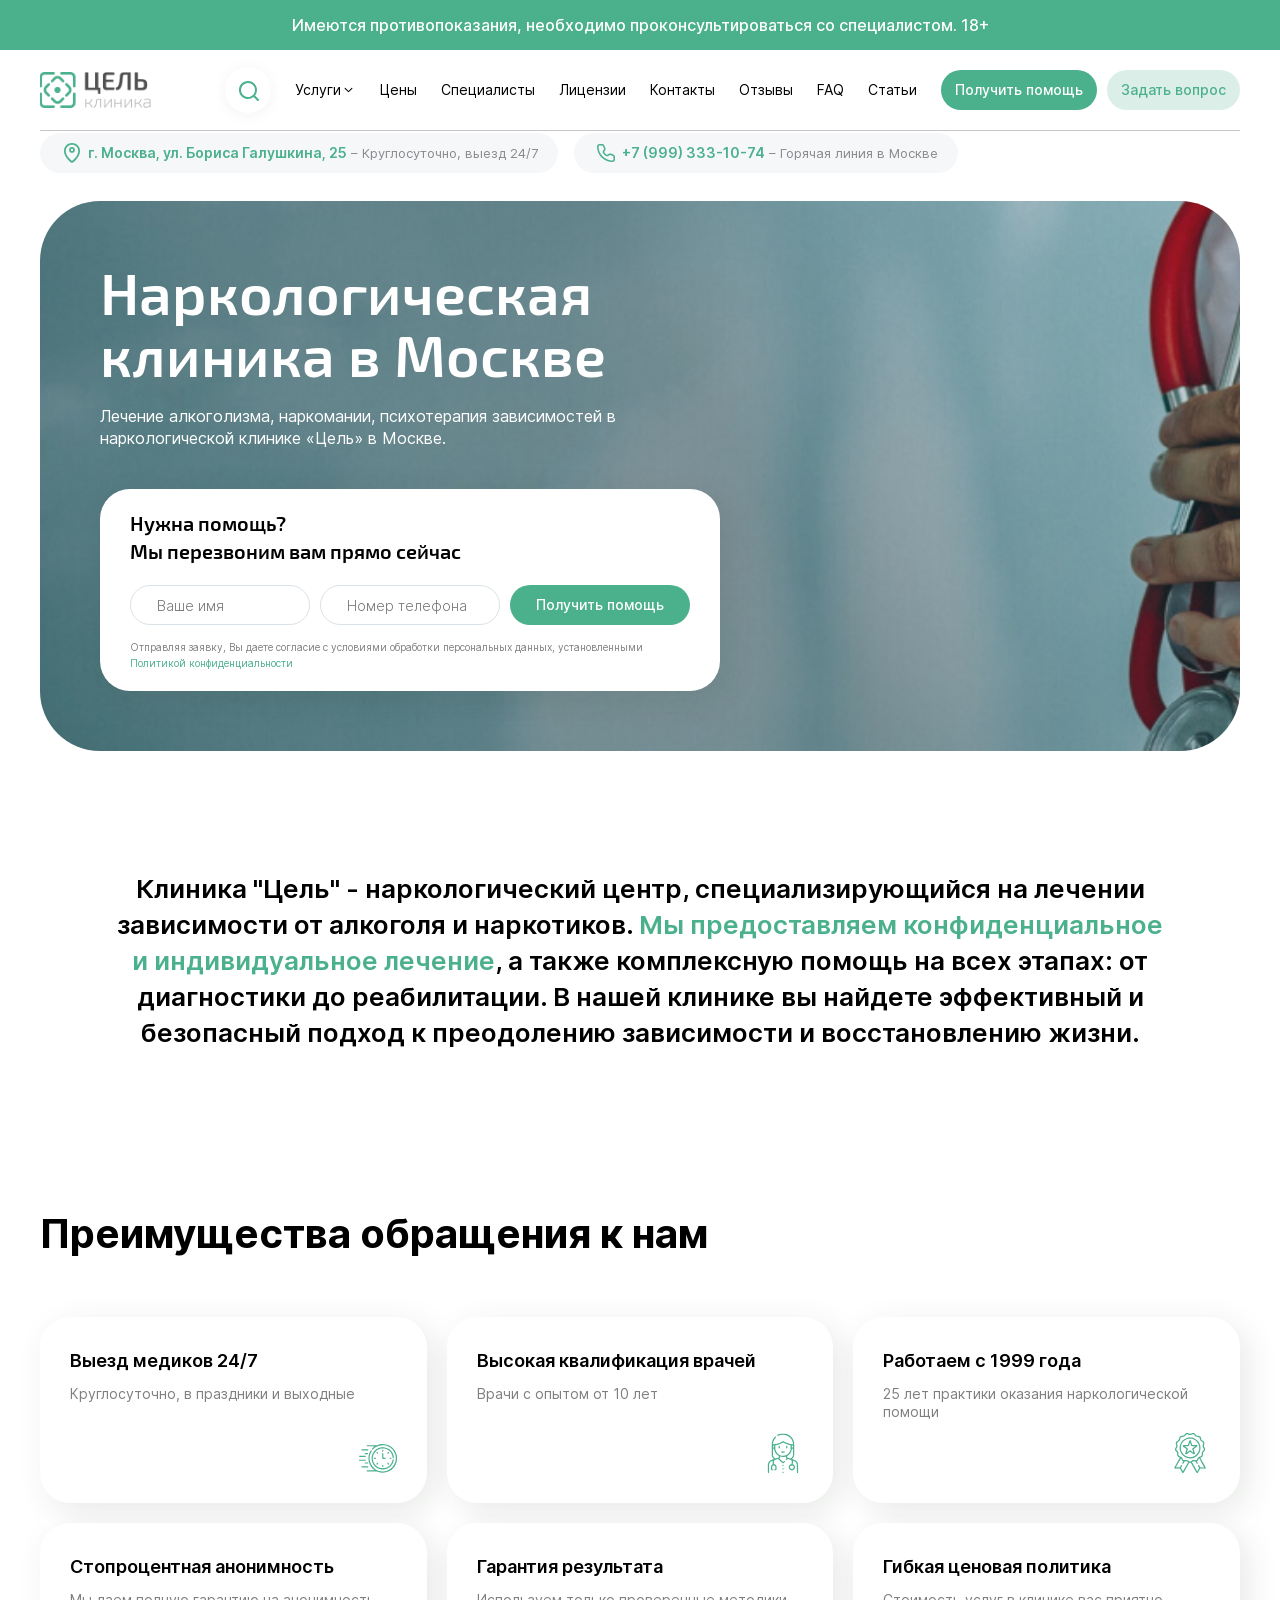
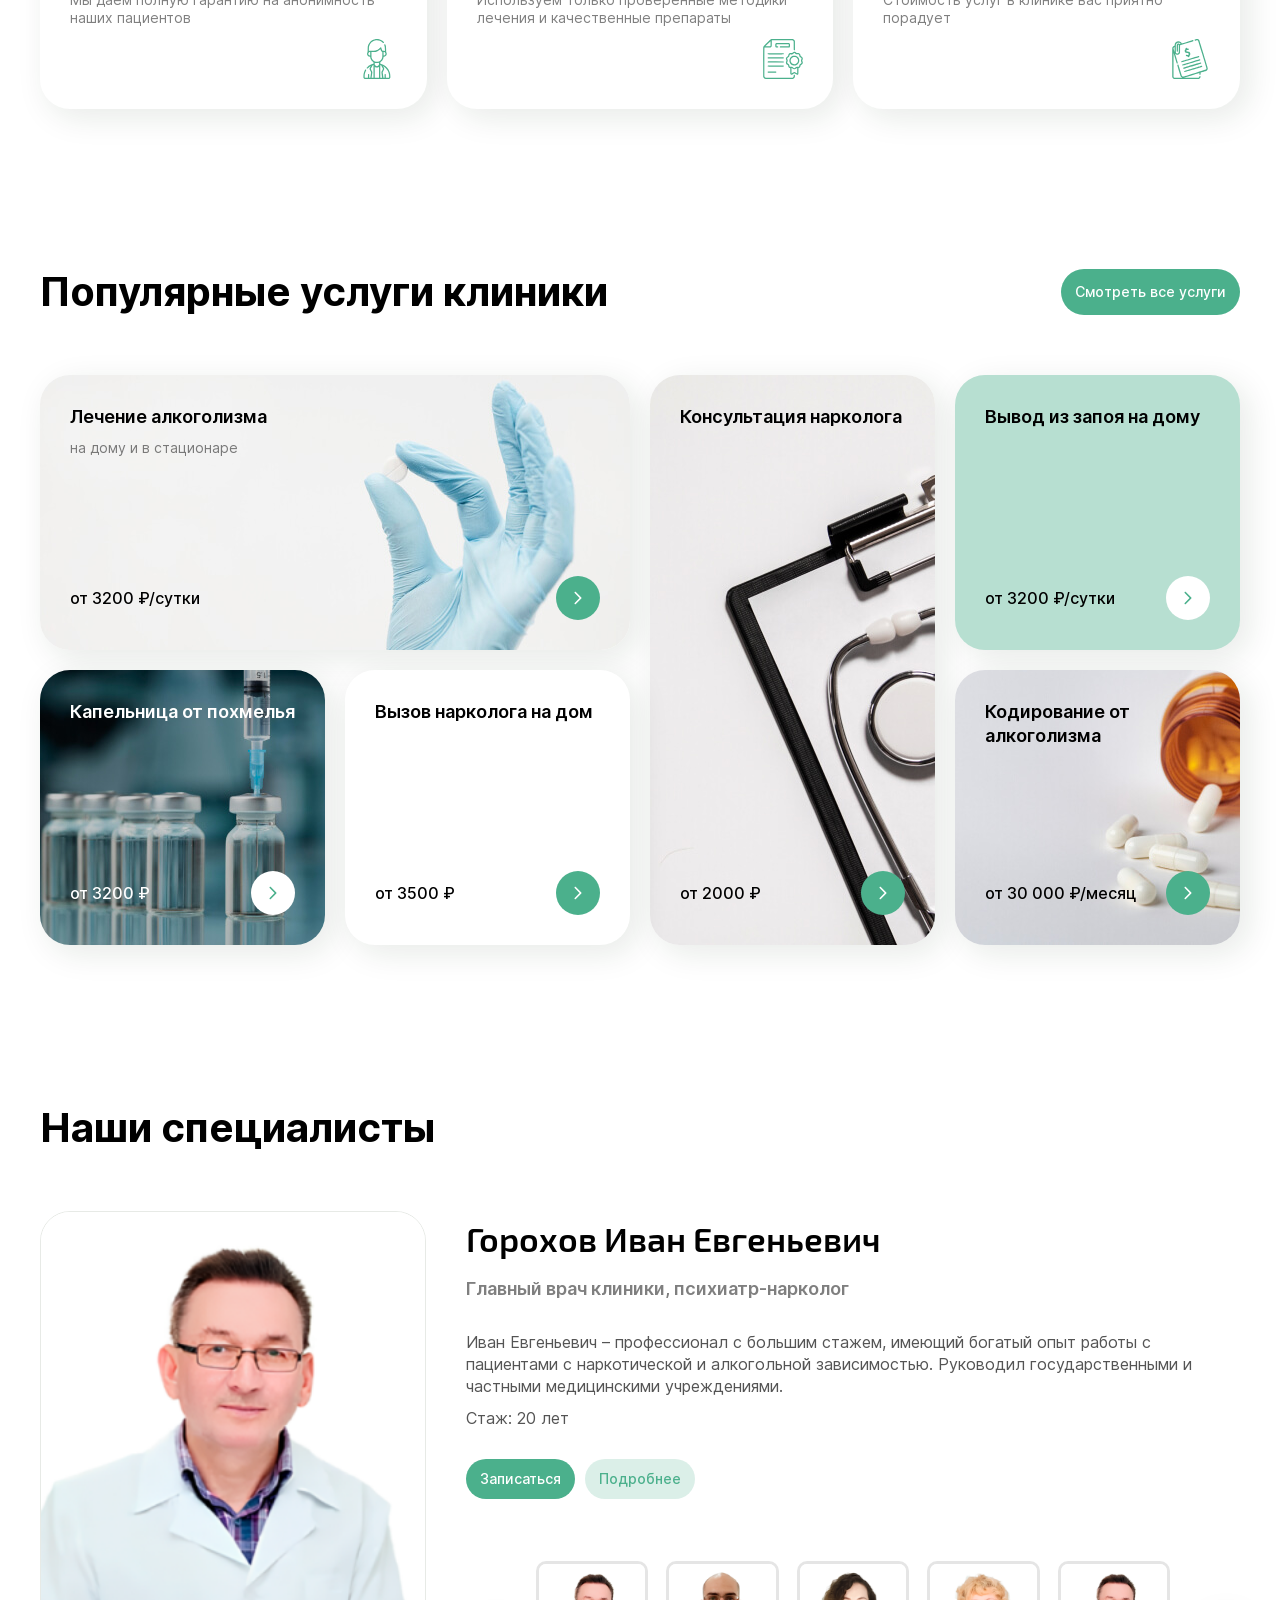
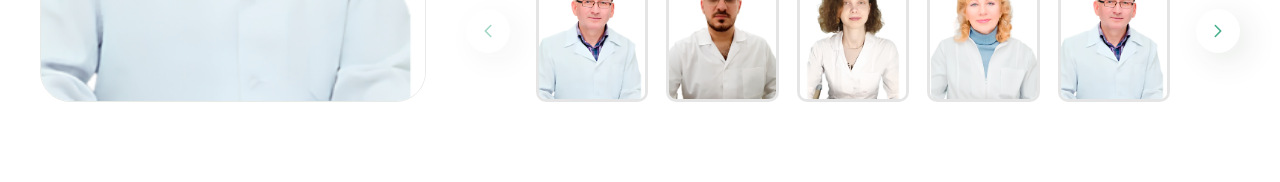
==== commit 49a4ed8d: "layout" ====
--- a/index.html
+++ b/index.html
@@ -7,9 +7,11 @@
     <title>Главная</title>
     <link rel="stylesheet" href="assets/css/normalize.css">
     <link rel="stylesheet" href="assets/css/build/aos.css">
+    <link rel="stylesheet" href="assets/css/build/swiper.css">
     <link rel="stylesheet" href="assets/css/style.css">
     <script defer src="assets/js/build/aos.js"></script>
     <script defer src="assets/js/build/mask.js"></script>
+    <script defer src="assets/js/build/swiper.js"></script>
     <script defer src="assets/js/main.js"></script>
 </head>
 
@@ -747,7 +749,8 @@
                             Круглосуточно, в праздники и выходные
                         </p>
                         <div class="advantage__icon-wrapper">
-                            <img src="assets/img/sections/advantages/1.svg" alt="" class="advantage__icon" aria-label="presentation">
+                            <img src="assets/img/sections/advantages/1.svg" alt="" class="advantage__icon"
+                                aria-label="presentation">
                         </div>
                     </div>
                     <div class="advantages__item advantage">
@@ -758,7 +761,8 @@
                             Врачи с опытом от 10 лет
                         </p>
                         <div class="advantage__icon-wrapper">
-                            <img src="assets/img/sections/advantages/2.svg" alt="" class="advantage__icon" aria-label="presentation">
+                            <img src="assets/img/sections/advantages/2.svg" alt="" class="advantage__icon"
+                                aria-label="presentation">
                         </div>
                     </div>
                     <div class="advantages__item advantage">
@@ -769,7 +773,8 @@
                             25 лет практики оказания наркологической помощи
                         </p>
                         <div class="advantage__icon-wrapper">
-                            <img src="assets/img/sections/advantages/3.svg" alt="" class="advantage__icon" aria-label="presentation">
+                            <img src="assets/img/sections/advantages/3.svg" alt="" class="advantage__icon"
+                                aria-label="presentation">
                         </div>
                     </div>
                     <div class="advantages__item advantage">
@@ -780,7 +785,8 @@
                             Мы даем полную гарантию на анонимность наших пациентов
                         </p>
                         <div class="advantage__icon-wrapper">
-                            <img src="assets/img/sections/advantages/4.svg" alt="" class="advantage__icon" aria-label="presentation">
+                            <img src="assets/img/sections/advantages/4.svg" alt="" class="advantage__icon"
+                                aria-label="presentation">
                         </div>
                     </div>
                     <div class="advantages__item advantage">
@@ -791,7 +797,8 @@
                             Используем только проверенные методики лечения и качественные препараты
                         </p>
                         <div class="advantage__icon-wrapper">
-                            <img src="assets/img/sections/advantages/5.svg" alt="" class="advantage__icon" aria-label="presentation">
+                            <img src="assets/img/sections/advantages/5.svg" alt="" class="advantage__icon"
+                                aria-label="presentation">
                         </div>
                     </div>
                     <div class="advantages__item advantage">
@@ -802,7 +809,435 @@
                             Стоимость услуг в клинике вас приятно порадует
                         </p>
                         <div class="advantage__icon-wrapper">
-                            <img src="assets/img/sections/advantages/6.svg" alt="" class="advantage__icon" aria-label="presentation">
+                            <img src="assets/img/sections/advantages/6.svg" alt="" class="advantage__icon"
+                                aria-label="presentation">
+                        </div>
+                    </div>
+                </div>
+            </div>
+        </section>
+        <section class="populary section-offset" data-aos="fade-up" data-aos-duration="600">
+            <div class="populary__container container">
+                <div class="populary__top section-top">
+                    <h2 class="populary__title section-title">
+                        Популярные услуги клиники
+                    </h2>
+                    <a href="#" class="populary__btn btn">
+                        Смотреть все услуги
+                    </a>
+                </div>
+                <div class="populary__wrapper">
+                    <article class="populary__item popular"
+                        style="background-image: url('assets/img/sections/popular/1.jpg');" data-aos="zoom-in"
+                        data-aos-duration="600">
+                        <p class="popular__title">
+                            Лечение алкоголизма
+                        </p>
+                        <p class="popular__text">
+                            на дому и в стационаре
+                        </p>
+                        <div class="popular__info">
+                            <p class="popular__price">
+                                от 3200 ₽/сутки
+                            </p>
+                            <a href="#" class="popular__link">
+                                <svg width="24" height="24" viewBox="0 0 24 24" fill="none"
+                                    xmlns="http://www.w3.org/2000/svg">
+                                    <path fill-rule="evenodd" clip-rule="evenodd"
+                                        d="M8.69365 5.96669C8.37413 6.28621 8.37413 6.80425 8.69365 7.12377L13.5697 11.9998L8.69365 16.8758C8.37413 17.1953 8.37413 17.7133 8.69365 18.0329C9.01317 18.3524 9.53122 18.3524 9.85074 18.0329L15.3053 12.5783C15.6248 12.2588 15.6248 11.7408 15.3053 11.4212L9.85074 5.96669C9.53122 5.64717 9.01317 5.64717 8.69365 5.96669Z"
+                                        fill="white" />
+                                </svg>
+                            </a>
+                        </div>
+                    </article>
+                    <article class="populary__item popular"
+                        style="background-image: url('assets/img/sections/popular/2.jpg');" data-aos="zoom-in"
+                        data-aos-duration="600">
+                        <p class="popular__title">
+                            Консультация нарколога
+                        </p>
+                        <div class="popular__info">
+                            <p class="popular__price">
+                                от 2000 ₽
+                            </p>
+                            <a href="#" class="popular__link">
+                                <svg width="24" height="24" viewBox="0 0 24 24" fill="none"
+                                    xmlns="http://www.w3.org/2000/svg">
+                                    <path fill-rule="evenodd" clip-rule="evenodd"
+                                        d="M8.69365 5.96669C8.37413 6.28621 8.37413 6.80425 8.69365 7.12377L13.5697 11.9998L8.69365 16.8758C8.37413 17.1953 8.37413 17.7133 8.69365 18.0329C9.01317 18.3524 9.53122 18.3524 9.85074 18.0329L15.3053 12.5783C15.6248 12.2588 15.6248 11.7408 15.3053 11.4212L9.85074 5.96669C9.53122 5.64717 9.01317 5.64717 8.69365 5.96669Z"
+                                        fill="white" />
+                                </svg>
+                            </a>
+                        </div>
+                    </article>
+                    <article class="populary__item popular" style="background-color: #B7DFD1;" data-aos="zoom-in"
+                        data-aos-duration="600">
+                        <p class="popular__title">
+                            Вывод из запоя на дому
+                        </p>
+                        <div class="popular__info">
+                            <p class="popular__price">
+                                от 3200 ₽/сутки
+                            </p>
+                            <a href="#" class="popular__link">
+                                <svg width="24" height="24" viewBox="0 0 24 24" fill="none"
+                                    xmlns="http://www.w3.org/2000/svg">
+                                    <path fill-rule="evenodd" clip-rule="evenodd"
+                                        d="M8.69365 5.96669C8.37413 6.28621 8.37413 6.80425 8.69365 7.12377L13.5697 11.9998L8.69365 16.8758C8.37413 17.1953 8.37413 17.7133 8.69365 18.0329C9.01317 18.3524 9.53122 18.3524 9.85074 18.0329L15.3053 12.5783C15.6248 12.2588 15.6248 11.7408 15.3053 11.4212L9.85074 5.96669C9.53122 5.64717 9.01317 5.64717 8.69365 5.96669Z"
+                                        fill="white" />
+                                </svg>
+                            </a>
+                        </div>
+                    </article>
+                    <article class="populary__item popular"
+                        style="background-image: url('assets/img/sections/popular/4.jpg');" data-aos="zoom-in"
+                        data-aos-duration="600">
+                        <p class="popular__title">
+                            Капельница от похмелья
+                        </p>
+                        <div class="popular__info">
+                            <p class="popular__price">
+                                от 3200 ₽
+                            </p>
+                            <a href="#" class="popular__link">
+                                <svg width="24" height="24" viewBox="0 0 24 24" fill="none"
+                                    xmlns="http://www.w3.org/2000/svg">
+                                    <path fill-rule="evenodd" clip-rule="evenodd"
+                                        d="M8.69365 5.96669C8.37413 6.28621 8.37413 6.80425 8.69365 7.12377L13.5697 11.9998L8.69365 16.8758C8.37413 17.1953 8.37413 17.7133 8.69365 18.0329C9.01317 18.3524 9.53122 18.3524 9.85074 18.0329L15.3053 12.5783C15.6248 12.2588 15.6248 11.7408 15.3053 11.4212L9.85074 5.96669C9.53122 5.64717 9.01317 5.64717 8.69365 5.96669Z"
+                                        fill="white" />
+                                </svg>
+                            </a>
+                        </div>
+                    </article>
+                    <article class="populary__item popular" style="background-color: #fff;" data-aos="zoom-in"
+                        data-aos-duration="600">
+                        <p class="popular__title">
+                            Вызов нарколога на дом
+                        </p>
+                        <div class="popular__info">
+                            <p class="popular__price">
+                                от 3500 ₽
+                            </p>
+                            <a href="#" class="popular__link">
+                                <svg width="24" height="24" viewBox="0 0 24 24" fill="none"
+                                    xmlns="http://www.w3.org/2000/svg">
+                                    <path fill-rule="evenodd" clip-rule="evenodd"
+                                        d="M8.69365 5.96669C8.37413 6.28621 8.37413 6.80425 8.69365 7.12377L13.5697 11.9998L8.69365 16.8758C8.37413 17.1953 8.37413 17.7133 8.69365 18.0329C9.01317 18.3524 9.53122 18.3524 9.85074 18.0329L15.3053 12.5783C15.6248 12.2588 15.6248 11.7408 15.3053 11.4212L9.85074 5.96669C9.53122 5.64717 9.01317 5.64717 8.69365 5.96669Z"
+                                        fill="white" />
+                                </svg>
+                            </a>
+                        </div>
+                    </article>
+                    <article class="populary__item popular"
+                        style="background-image: url('assets/img/sections/popular/6.jpg');" data-aos="zoom-in"
+                        data-aos-duration="600">
+                        <p class="popular__title">
+                            Кодирование от алкоголизма
+                        </p>
+                        <div class="popular__info">
+                            <p class="popular__price">
+                                от 30 000 ₽/месяц
+                            </p>
+                            <a href="#" class="popular__link">
+                                <svg width="24" height="24" viewBox="0 0 24 24" fill="none"
+                                    xmlns="http://www.w3.org/2000/svg">
+                                    <path fill-rule="evenodd" clip-rule="evenodd"
+                                        d="M8.69365 5.96669C8.37413 6.28621 8.37413 6.80425 8.69365 7.12377L13.5697 11.9998L8.69365 16.8758C8.37413 17.1953 8.37413 17.7133 8.69365 18.0329C9.01317 18.3524 9.53122 18.3524 9.85074 18.0329L15.3053 12.5783C15.6248 12.2588 15.6248 11.7408 15.3053 11.4212L9.85074 5.96669C9.53122 5.64717 9.01317 5.64717 8.69365 5.96669Z"
+                                        fill="white" />
+                                </svg>
+                            </a>
+                        </div>
+                    </article>
+                </div>
+                <a href="#" class="populary__btn-mobile btn">
+                    Смотреть все услуги
+                </a>
+            </div>
+        </section>
+        <section class="doctors doctors_sliders section-offset" data-aos="fade-up" data-aos-duration="600">
+            <div class="doctors__container container">
+                <h2 class="doctors__title section-title">
+                    Наши специалисты
+                </h2>
+                <div class="doctors__wrapper">
+                    <div class="doctors__image-slider swiper">
+                        <div class="doctors__image-slider-wrapper swiper-wrapper">
+                            <picture class="doctors__image-slide swiper-slide">
+                                <img src="assets/img/sections/doctors/1.png" alt="" class="doctors__image-slide-img">
+                            </picture>
+                            <picture class="doctors__image-slide swiper-slide">
+                                <img src="assets/img/sections/doctors/2.png" alt="" class="doctors__image-slide-img">
+                            </picture>
+                            <picture class="doctors__image-slide swiper-slide">
+                                <img src="assets/img/sections/doctors/3.png" alt="" class="doctors__image-slide-img">
+                            </picture>
+                            <picture class="doctors__image-slide swiper-slide">
+                                <img src="assets/img/sections/doctors/4.png" alt="" class="doctors__image-slide-img">
+                            </picture>
+                            <picture class="doctors__image-slide swiper-slide">
+                                <img src="assets/img/sections/doctors/1.png" alt="" class="doctors__image-slide-img">
+                            </picture>
+                            <picture class="doctors__image-slide swiper-slide">
+                                <img src="assets/img/sections/doctors/2.png" alt="" class="doctors__image-slide-img">
+                            </picture>
+                            <picture class="doctors__image-slide swiper-slide">
+                                <img src="assets/img/sections/doctors/3.png" alt="" class="doctors__image-slide-img">
+                            </picture>
+                            <picture class="doctors__image-slide swiper-slide">
+                                <img src="assets/img/sections/doctors/4.png" alt="" class="doctors__image-slide-img">
+                            </picture>
+                        </div>
+                    </div>
+                    <div class="doctors__info">
+                        <div class="doctors__content-slider swiper">
+                            <div class="doctors__content-slider-wrapper swiper-wrapper">
+                                <div class="doctors__content-slide swiper-slide">
+                                    <p class="doctors__content-slide-title">
+                                        Горохов Иван Евгеньевич
+                                    </p>
+                                    <p class="doctors__content-slide-role">
+                                        Главный врач клиники, психиатр-нарколог
+                                    </p>
+                                    <p class="doctors__content-slide-descr">
+                                        Иван Евгеньевич – профессионал с большим стажем, имеющий богатый опыт работы с
+                                        пациентами с наркотической и алкогольной зависимостью. Руководил
+                                        государственными и частными медицинскими учреждениями.
+                                    </p>
+                                    <p class="doctors__content-slide-exp">
+                                        Стаж: 20 лет
+                                    </p>
+                                    <div class="doctors__content-slide-btn-group">
+                                        <button class="doctors__content-slide-btn btn popup-btn" data-path="form">
+                                            Записаться
+                                        </button>
+                                        <a href="#" class="doctors__content-slide-btn btn btn_color">
+                                            Подробнее
+                                        </a>
+                                    </div>
+                                </div>
+                                <div class="doctors__content-slide swiper-slide">
+                                    <p class="doctors__content-slide-title">
+                                        Имя 2
+                                    </p>
+                                    <p class="doctors__content-slide-role">
+                                        Главный врач клиники, психиатр-нарколог
+                                    </p>
+                                    <p class="doctors__content-slide-descr">
+                                        Иван Евгеньевич – профессионал с большим стажем, имеющий богатый опыт работы с
+                                        пациентами с наркотической и алкогольной зависимостью. Руководил
+                                        государственными и частными медицинскими учреждениями.
+                                    </p>
+                                    <p class="doctors__content-slide-exp">
+                                        Стаж: 20 лет
+                                    </p>
+                                    <div class="doctors__content-slide-btn-group">
+                                        <button class="doctors__content-slide-btn btn popup-btn" data-path="form">
+                                            Записаться
+                                        </button>
+                                        <a href="#" class="doctors__content-slide-btn btn btn_color">
+                                            Подробнее
+                                        </a>
+                                    </div>
+                                </div>
+                                <div class="doctors__content-slide swiper-slide">
+                                    <p class="doctors__content-slide-title">
+                                        Имя 3
+                                    </p>
+                                    <p class="doctors__content-slide-role">
+                                        Главный врач клиники, психиатр-нарколог
+                                    </p>
+                                    <p class="doctors__content-slide-descr">
+                                        Иван Евгеньевич – профессионал с большим стажем, имеющий богатый опыт работы с
+                                        пациентами с наркотической и алкогольной зависимостью. Руководил
+                                        государственными и частными медицинскими учреждениями.
+                                    </p>
+                                    <p class="doctors__content-slide-exp">
+                                        Стаж: 20 лет
+                                    </p>
+                                    <div class="doctors__content-slide-btn-group">
+                                        <button class="doctors__content-slide-btn btn popup-btn" data-path="form">
+                                            Записаться
+                                        </button>
+                                        <a href="#" class="doctors__content-slide-btn btn btn_color">
+                                            Подробнее
+                                        </a>
+                                    </div>
+                                </div>
+                                <div class="doctors__content-slide swiper-slide">
+                                    <p class="doctors__content-slide-title">
+                                        Имя 3
+                                    </p>
+                                    <p class="doctors__content-slide-role">
+                                        Главный врач клиники, психиатр-нарколог
+                                    </p>
+                                    <p class="doctors__content-slide-descr">
+                                        Иван Евгеньевич – профессионал с большим стажем, имеющий богатый опыт работы с
+                                        пациентами с наркотической и алкогольной зависимостью. Руководил
+                                        государственными и частными медицинскими учреждениями.
+                                    </p>
+                                    <p class="doctors__content-slide-exp">
+                                        Стаж: 20 лет
+                                    </p>
+                                    <div class="doctors__content-slide-btn-group">
+                                        <button class="doctors__content-slide-btn btn popup-btn" data-path="form">
+                                            Записаться
+                                        </button>
+                                        <a href="#" class="doctors__content-slide-btn btn btn_color">
+                                            Подробнее
+                                        </a>
+                                    </div>
+                                </div>
+                                <div class="doctors__content-slide swiper-slide">
+                                    <p class="doctors__content-slide-title">
+                                        Горохов Иван Евгеньевич
+                                    </p>
+                                    <p class="doctors__content-slide-role">
+                                        Главный врач клиники, психиатр-нарколог
+                                    </p>
+                                    <p class="doctors__content-slide-descr">
+                                        Иван Евгеньевич – профессионал с большим стажем, имеющий богатый опыт работы с
+                                        пациентами с наркотической и алкогольной зависимостью. Руководил
+                                        государственными и частными медицинскими учреждениями.
+                                    </p>
+                                    <p class="doctors__content-slide-exp">
+                                        Стаж: 20 лет
+                                    </p>
+                                    <div class="doctors__content-slide-btn-group">
+                                        <button class="doctors__content-slide-btn btn popup-btn" data-path="form">
+                                            Записаться
+                                        </button>
+                                        <a href="#" class="doctors__content-slide-btn btn btn_color">
+                                            Подробнее
+                                        </a>
+                                    </div>
+                                </div>
+                                <div class="doctors__content-slide swiper-slide">
+                                    <p class="doctors__content-slide-title">
+                                        Имя 2
+                                    </p>
+                                    <p class="doctors__content-slide-role">
+                                        Главный врач клиники, психиатр-нарколог
+                                    </p>
+                                    <p class="doctors__content-slide-descr">
+                                        Иван Евгеньевич – профессионал с большим стажем, имеющий богатый опыт работы с
+                                        пациентами с наркотической и алкогольной зависимостью. Руководил
+                                        государственными и частными медицинскими учреждениями.
+                                    </p>
+                                    <p class="doctors__content-slide-exp">
+                                        Стаж: 20 лет
+                                    </p>
+                                    <div class="doctors__content-slide-btn-group">
+                                        <button class="doctors__content-slide-btn btn popup-btn" data-path="form">
+                                            Записаться
+                                        </button>
+                                        <a href="#" class="doctors__content-slide-btn btn btn_color">
+                                            Подробнее
+                                        </a>
+                                    </div>
+                                </div>
+                                <div class="doctors__content-slide swiper-slide">
+                                    <p class="doctors__content-slide-title">
+                                        Имя 3
+                                    </p>
+                                    <p class="doctors__content-slide-role">
+                                        Главный врач клиники, психиатр-нарколог
+                                    </p>
+                                    <p class="doctors__content-slide-descr">
+                                        Иван Евгеньевич – профессионал с большим стажем, имеющий богатый опыт работы с
+                                        пациентами с наркотической и алкогольной зависимостью. Руководил
+                                        государственными и частными медицинскими учреждениями.
+                                    </p>
+                                    <p class="doctors__content-slide-exp">
+                                        Стаж: 20 лет
+                                    </p>
+                                    <div class="doctors__content-slide-btn-group">
+                                        <button class="doctors__content-slide-btn btn popup-btn" data-path="form">
+                                            Записаться
+                                        </button>
+                                        <a href="#" class="doctors__content-slide-btn btn btn_color">
+                                            Подробнее
+                                        </a>
+                                    </div>
+                                </div>
+                                <div class="doctors__content-slide swiper-slide">
+                                    <p class="doctors__content-slide-title">
+                                        Имя 3
+                                    </p>
+                                    <p class="doctors__content-slide-role">
+                                        Главный врач клиники, психиатр-нарколог
+                                    </p>
+                                    <p class="doctors__content-slide-descr">
+                                        Иван Евгеньевич – профессионал с большим стажем, имеющий богатый опыт работы с
+                                        пациентами с наркотической и алкогольной зависимостью. Руководил
+                                        государственными и частными медицинскими учреждениями.
+                                    </p>
+                                    <p class="doctors__content-slide-exp">
+                                        Стаж: 20 лет
+                                    </p>
+                                    <div class="doctors__content-slide-btn-group">
+                                        <button class="doctors__content-slide-btn btn popup-btn" data-path="form">
+                                            Записаться
+                                        </button>
+                                        <a href="#" class="doctors__content-slide-btn btn btn_color">
+                                            Подробнее
+                                        </a>
+                                    </div>
+                                </div>
+                            </div>
+                        </div>
+                        <div class="doctors__thumbs-wrapper slider-wrapper">
+                            <div class="doctors__thumbs-slider swiper">
+                                <div class="doctors__thumbs-slider-wrapper swiper-wrapper">
+                                    <picture class="doctors__thumbs-slide swiper-slide">
+                                        <img src="assets/img/sections/doctors/1.png" alt=""
+                                            class="doctors__thumbs-slide-img">
+                                    </picture>
+                                    <picture class="doctors__thumbs-slide swiper-slide">
+                                        <img src="assets/img/sections/doctors/2.png" alt=""
+                                            class="doctors__thumbs-slide-img">
+                                    </picture>
+                                    <picture class="doctors__thumbs-slide swiper-slide">
+                                        <img src="assets/img/sections/doctors/3.png" alt=""
+                                            class="doctors__thumbs-slide-img">
+                                    </picture>
+                                    <picture class="doctors__thumbs-slide swiper-slide">
+                                        <img src="assets/img/sections/doctors/4.png" alt=""
+                                            class="doctors__thumbs-slide-img">
+                                    </picture>
+                                    <picture class="doctors__thumbs-slide swiper-slide">
+                                        <img src="assets/img/sections/doctors/1.png" alt=""
+                                            class="doctors__thumbs-slide-img">
+                                    </picture>
+                                    <picture class="doctors__thumbs-slide swiper-slide">
+                                        <img src="assets/img/sections/doctors/2.png" alt=""
+                                            class="doctors__thumbs-slide-img">
+                                    </picture>
+                                    <picture class="doctors__thumbs-slide swiper-slide">
+                                        <img src="assets/img/sections/doctors/3.png" alt=""
+                                            class="doctors__thumbs-slide-img">
+                                    </picture>
+                                    <picture class="doctors__thumbs-slide swiper-slide">
+                                        <img src="assets/img/sections/doctors/4.png" alt=""
+                                            class="doctors__thumbs-slide-img">
+                                    </picture>
+                                </div>
+                            </div>
+                            <button class="doctors__thumbs-btn doctors__thumbs-btn_prev slider-btn slider-btn_prev">
+                                <svg width="24" height="24" viewBox="0 0 24 24" fill="none"
+                                    xmlns="http://www.w3.org/2000/svg">
+                                    <path fill-rule="evenodd" clip-rule="evenodd"
+                                        d="M15.3063 5.96669C15.6259 6.28621 15.6259 6.80425 15.3063 7.12377L10.4303 11.9998L15.3063 16.8758C15.6259 17.1953 15.6259 17.7133 15.3063 18.0329C14.9868 18.3524 14.4688 18.3524 14.1493 18.0329L8.69472 12.5783C8.3752 12.2588 8.3752 11.7408 8.69472 11.4212L14.1493 5.96669C14.4688 5.64717 14.9868 5.64717 15.3063 5.96669Z"
+                                        fill="#4BB08C" />
+                                </svg>
+                            </button>
+                            <button class="doctors__thumbs-btn doctors__thumbs-btn_next slider-btn slider-btn_next">
+                                <svg width="24" height="24" viewBox="0 0 24 24" fill="none"
+                                    xmlns="http://www.w3.org/2000/svg">
+                                    <path fill-rule="evenodd" clip-rule="evenodd"
+                                        d="M8.69365 5.96669C8.37413 6.28621 8.37413 6.80425 8.69365 7.12377L13.5697 11.9998L8.69365 16.8758C8.37413 17.1953 8.37413 17.7133 8.69365 18.0329C9.01317 18.3524 9.53122 18.3524 9.85074 18.0329L15.3053 12.5783C15.6248 12.2588 15.6248 11.7408 15.3053 11.4212L9.85074 5.96669C9.53122 5.64717 9.01317 5.64717 8.69365 5.96669Z"
+                                        fill="#4BB08C" />
+                                </svg>
+                            </button>
                         </div>
                     </div>
                 </div>
--- a/assets/css/style.css
+++ b/assets/css/style.css
@@ -201,6 +201,9 @@
 
 /* glob */
 .btn {
+    display: flex;
+    align-items: center;
+    justify-content: center;
     padding: 10px 14px;
     background-color: #4BB08C;
     border-radius: 30px;
@@ -386,6 +389,10 @@
     margin-bottom: 60px;
 }
 
+.section-top .section-title {
+    margin-bottom: 0;
+}
+
 .section-descr {
     font-size: 16px;
     line-height: 22px;
@@ -395,6 +402,13 @@
 
 .section-offset {
     padding: 80px 0;
+}
+
+.section-top {
+    display: flex;
+    justify-content: space-between;
+    gap: 60px;
+    margin-bottom: 60px;
 }
 
 .grid-3-20-20 {
@@ -425,6 +439,42 @@
     margin-bottom: 14px;
 }
 
+.slider-wrapper {
+    position: relative;
+}
+
+.slider-btn {
+    position: absolute;
+    top: 50%;
+    transform: translateY(-50%);
+    width: 44px;
+    height: 44px;
+    display: flex;
+    align-items: center;
+    justify-content: center;
+    background-color: #fff;
+    border-radius: 50%;
+    box-shadow: 8px 8px 32px 0px rgba(20, 48, 18, 0.10);
+    transition: background-color .2s ease;
+}
+
+.slider-btn svg path {
+    transition: fill .2s ease;
+}
+
+.slider-btn_prev {
+    left: 0;
+}
+
+.slider-btn_next {
+    right: 0;
+}
+
+.slider-btn.swiper-button-disabled {
+    opacity: .5;
+    pointer-events: none;
+}
+
 @media (min-width: 1025px) {
     .btn:hover {
         background-color: #01764C;
@@ -436,6 +486,14 @@
 
     .form__policy a:hover {
         color: #01764C;
+    }
+
+    .slider-btn:hover {
+        background-color: #4BB08C;
+    }
+
+    .slider-btn:hover svg path {
+        fill: #fff;
     }
 }
 
@@ -494,6 +552,10 @@
 
     .section-offset {
         padding: 40px 0;
+    }
+
+    .section-top {
+        margin-bottom: 40px;
     }
 
     .grid-3-20-20 {
@@ -1144,4 +1206,284 @@
 .advantage__icon-wrapper {
     display: flex;
     justify-content: flex-end;
+}
+
+/* populary */
+.populary__wrapper {
+    display: grid;
+    grid-template-columns: repeat(4, 1fr);
+    grid-auto-flow: dense;
+    gap: 20px;
+}
+
+.popular {
+    position: relative;
+    padding: 30px;
+    border-radius: 30px;
+    box-shadow: 8px 8px 32px 0px rgba(20, 48, 18, 0.10);
+    min-height: 275px;
+    display: flex;
+    flex-direction: column;
+    background-repeat: no-repeat;
+    background-size: cover;
+    overflow: hidden;
+}
+
+.popular:nth-child(6n + 1) {
+    grid-area: span 1 / 1 / span 2 / 3;
+}
+
+.popular:nth-child(6n + 2) {
+    grid-area: span 3 / 3 / span 1 / 3;
+}
+
+.popular:nth-child(6n + 3) {
+    grid-area: span 1 / 4 / span 2 / 5;
+}
+
+.popular:nth-child(6n + 4) {
+    grid-area: span 2 / 1 / span 3 / 2;
+}
+
+.popular:nth-child(6n + 5) {
+    grid-area: span 2 / 2 / span 3 / 3;
+}
+
+.popular:nth-child(6n + 6) {
+    grid-area: span 2 / 4 / span 3 / 5;
+}
+
+.popular__title {
+    font-size: 18px;
+    font-weight: 600;
+    line-height: 24px;
+    margin-bottom: 10px;
+}
+
+.popular:nth-child(6n + 4) .popular__title {
+    color: #fff;
+}
+
+.popular__text {
+    color: rgba(0, 0, 0, 0.50);
+    font-size: 14px;
+    line-height: 18px;
+    margin-bottom: 24px;
+}
+
+.popular__info {
+    margin-top: auto;
+    display: flex;
+    align-items: center;
+    justify-content: space-between;
+    gap: 10px;
+}
+
+.popular__price {
+    font-size: 16px;
+    font-weight: 500;
+    line-height: 18px;
+}
+
+.popular:nth-child(6n + 4) .popular__price {
+    color: #fff;
+}
+
+.popular__link {
+    display: flex;
+    align-items: center;
+    justify-content: center;
+    width: 44px;
+    height: 44px;
+    background-color: #4BB08C;
+    border-radius: 50%;
+    flex-shrink: 0;
+    transition: background-color .2s ease;
+}
+
+.popular__link::after {
+    content: '';
+    position: absolute;
+    top: 0;
+    left: 0;
+    width: 100%;
+    height: 100%;
+    border-radius: 30px;
+}
+
+.popular__link svg path {
+    transition: fill .2s ease;
+}
+
+.popular:nth-child(6n + 3) .popular__link {
+    background-color: #fff;
+}
+
+.popular:nth-child(6n + 3) .popular__link svg path {
+    fill: #4BB08C;
+}
+
+.popular:nth-child(6n + 4) .popular__link {
+    background-color: #fff;
+}
+
+.popular:nth-child(6n + 4) .popular__link svg path {
+    fill: #4BB08C;
+}
+
+.populary__btn-mobile {
+    display: none;
+}
+
+@media (min-width: 1025px) {
+    .popular__link:hover {
+        background-color: #fff;
+    }
+
+    .popular__link:hover svg path {
+        fill: #4BB08C;
+    }
+
+    .popular:nth-child(6n + 3) .popular__link:hover {
+        background-color: #4BB08C;
+    }
+
+    .popular:nth-child(6n + 3) .popular__link:hover svg path {
+        fill: #fff;
+    }
+
+    .popular:nth-child(6n + 4) .popular__link:hover {
+        background-color: #4BB08C;
+    }
+
+    .popular:nth-child(6n + 4) .popular__link:hover svg path {
+        fill: #fff;
+    }
+}
+
+@media (max-width: 1024px) {
+    .populary__wrapper {
+        grid-template-columns: repeat(2, 1fr);
+        grid-auto-flow: initial;
+        margin-bottom: 40px;
+    }
+
+    .popular {
+        grid-area: initial !important;
+    }
+
+    .populary__btn {
+        display: none;
+    }
+
+    .populary__btn-mobile {
+        display: flex;
+        margin: 0 auto;
+    }
+}
+
+@media (max-width: 575px) {
+    .populary__wrapper {
+        grid-template-columns: initial;
+    }
+}
+
+/* doctors */
+.doctors__wrapper {
+    display: flex;
+    gap: 40px;
+    min-width: 0;
+}
+
+.doctors__image-slider {
+    flex: 0 0 386px;
+}
+
+.doctors__image-slide-img {
+    width: 100%;
+    height: 100%;
+    object-fit: cover;
+    object-position: top;
+}
+
+.doctors__image-slide {
+    border: 1px solid rgba(20, 48, 18, 0.10);
+    border-radius: 30px;
+    overflow: hidden;
+}
+
+.doctors__info {
+    min-width: 0;
+    display: flex;
+    flex-direction: column;
+    justify-content: space-between;
+}
+
+.doctors__content-slider {
+    margin-bottom: 56px;
+    min-width: 0;
+    max-width: 100%;
+}
+
+.doctors__content-slide-title {
+    font-family: "Exo 2";
+    font-size: 34px;
+    font-weight: 600;
+    line-height: 56px;
+    margin-bottom: 10px;
+}
+
+.doctors__content-slide-role {
+    color: rgba(0, 0, 0, 0.50);
+    font-size: 18px;
+    font-weight: 600;
+    line-height: 24px;
+    margin-bottom: 30px;
+}
+
+.doctors__content-slide-descr {
+    color: #545454;
+    font-size: 16px;
+    line-height: 22px;
+    margin-bottom: 10px;
+}
+
+.doctors__content-slide-exp {
+    color: #545454;
+    font-size: 16px;
+    line-height: 22px;
+    margin-bottom: 30px;
+}
+
+.doctors__content-slide-btn-group {
+    display: flex;
+    gap: 10px;
+}
+
+.doctors__thumbs-wrapper {
+    margin-top: auto;
+    min-width: 0;
+    padding: 0 70px;
+    max-width: 100%;
+}
+
+.doctors__thumbs-slide {
+    position: relative;
+    cursor: pointer;
+    overflow: hidden;
+    border: 3px solid rgba(0, 0, 0, 0.10);
+    border-radius: 10px;
+}
+
+.doctors__thumbs-slide-img {
+    object-fit: cover;
+    object-position: top;
+    transform-origin: top;
+    transition: transform .2s ease;
+}
+
+@media (min-width: 1025px) {
+    .doctors__thumbs-slide:hover .doctors__thumbs-slide-img {
+        transform: scale(1.2);
+    }
 }
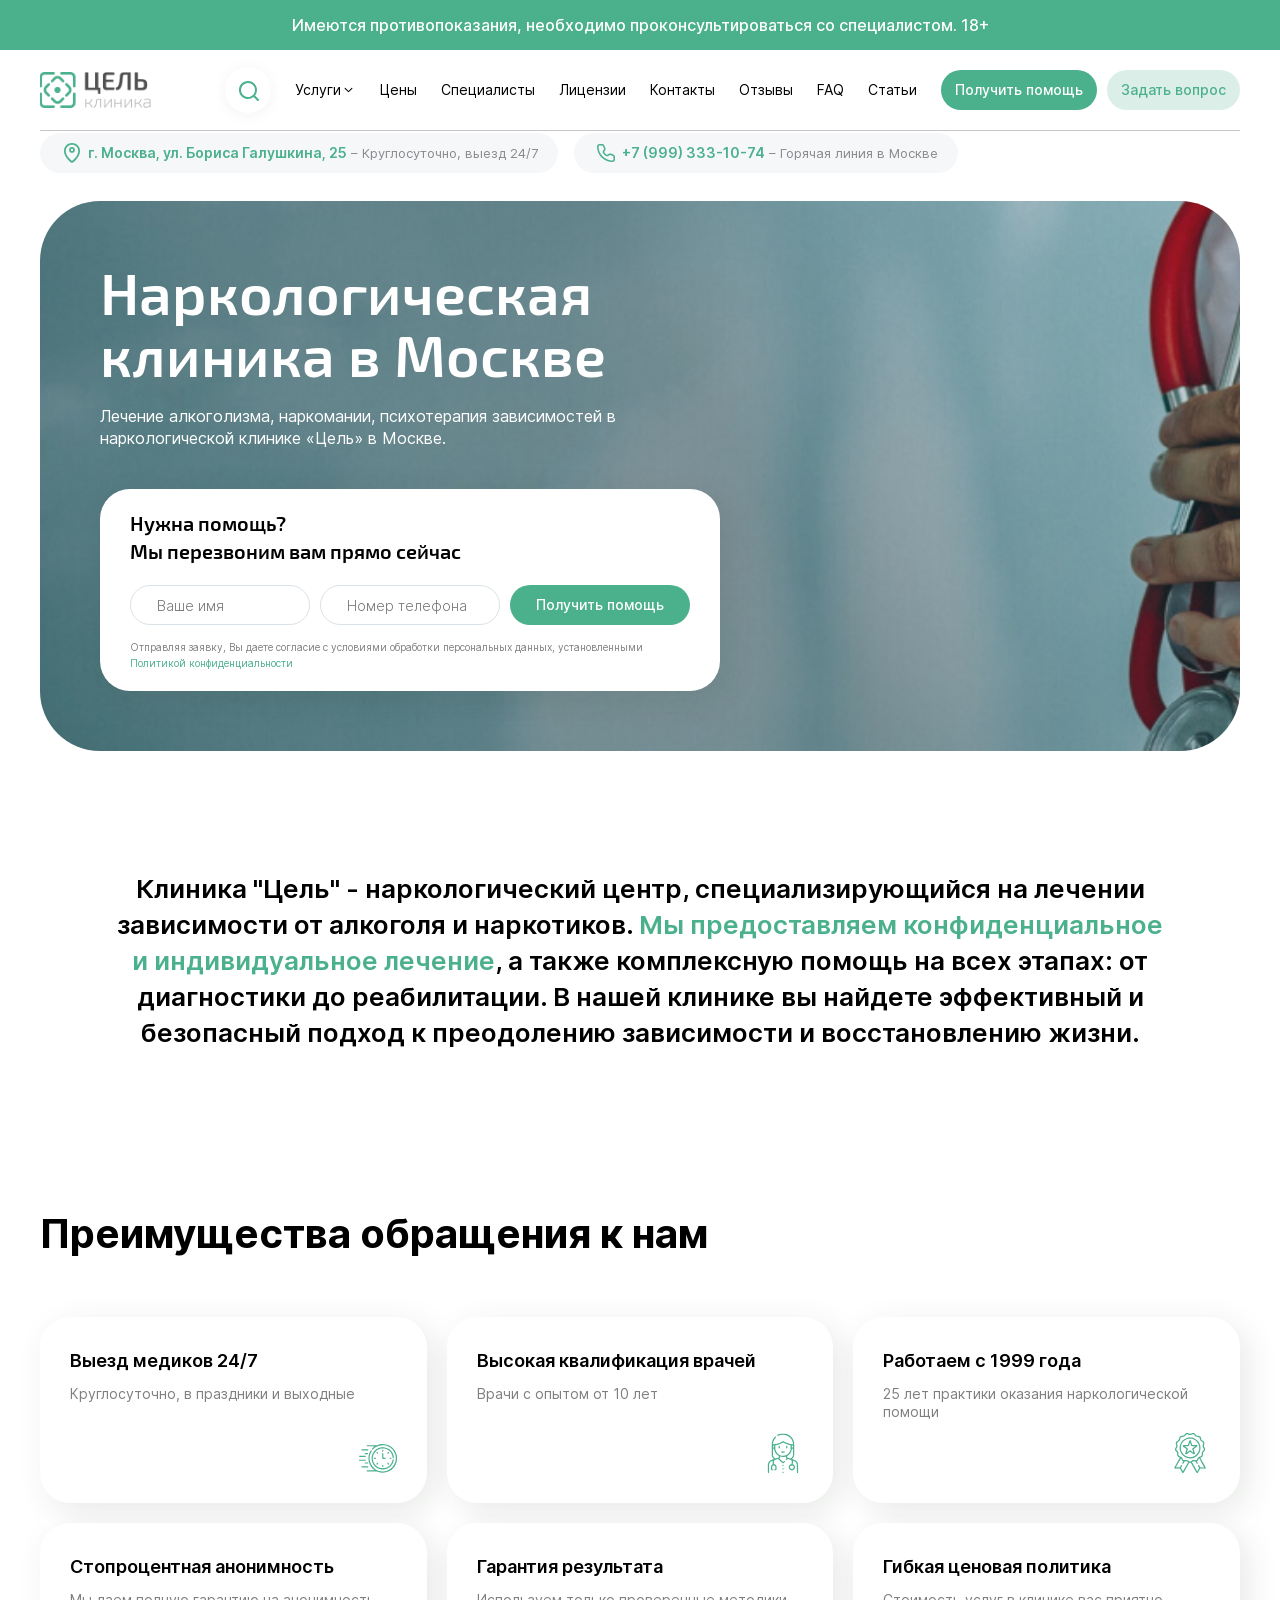
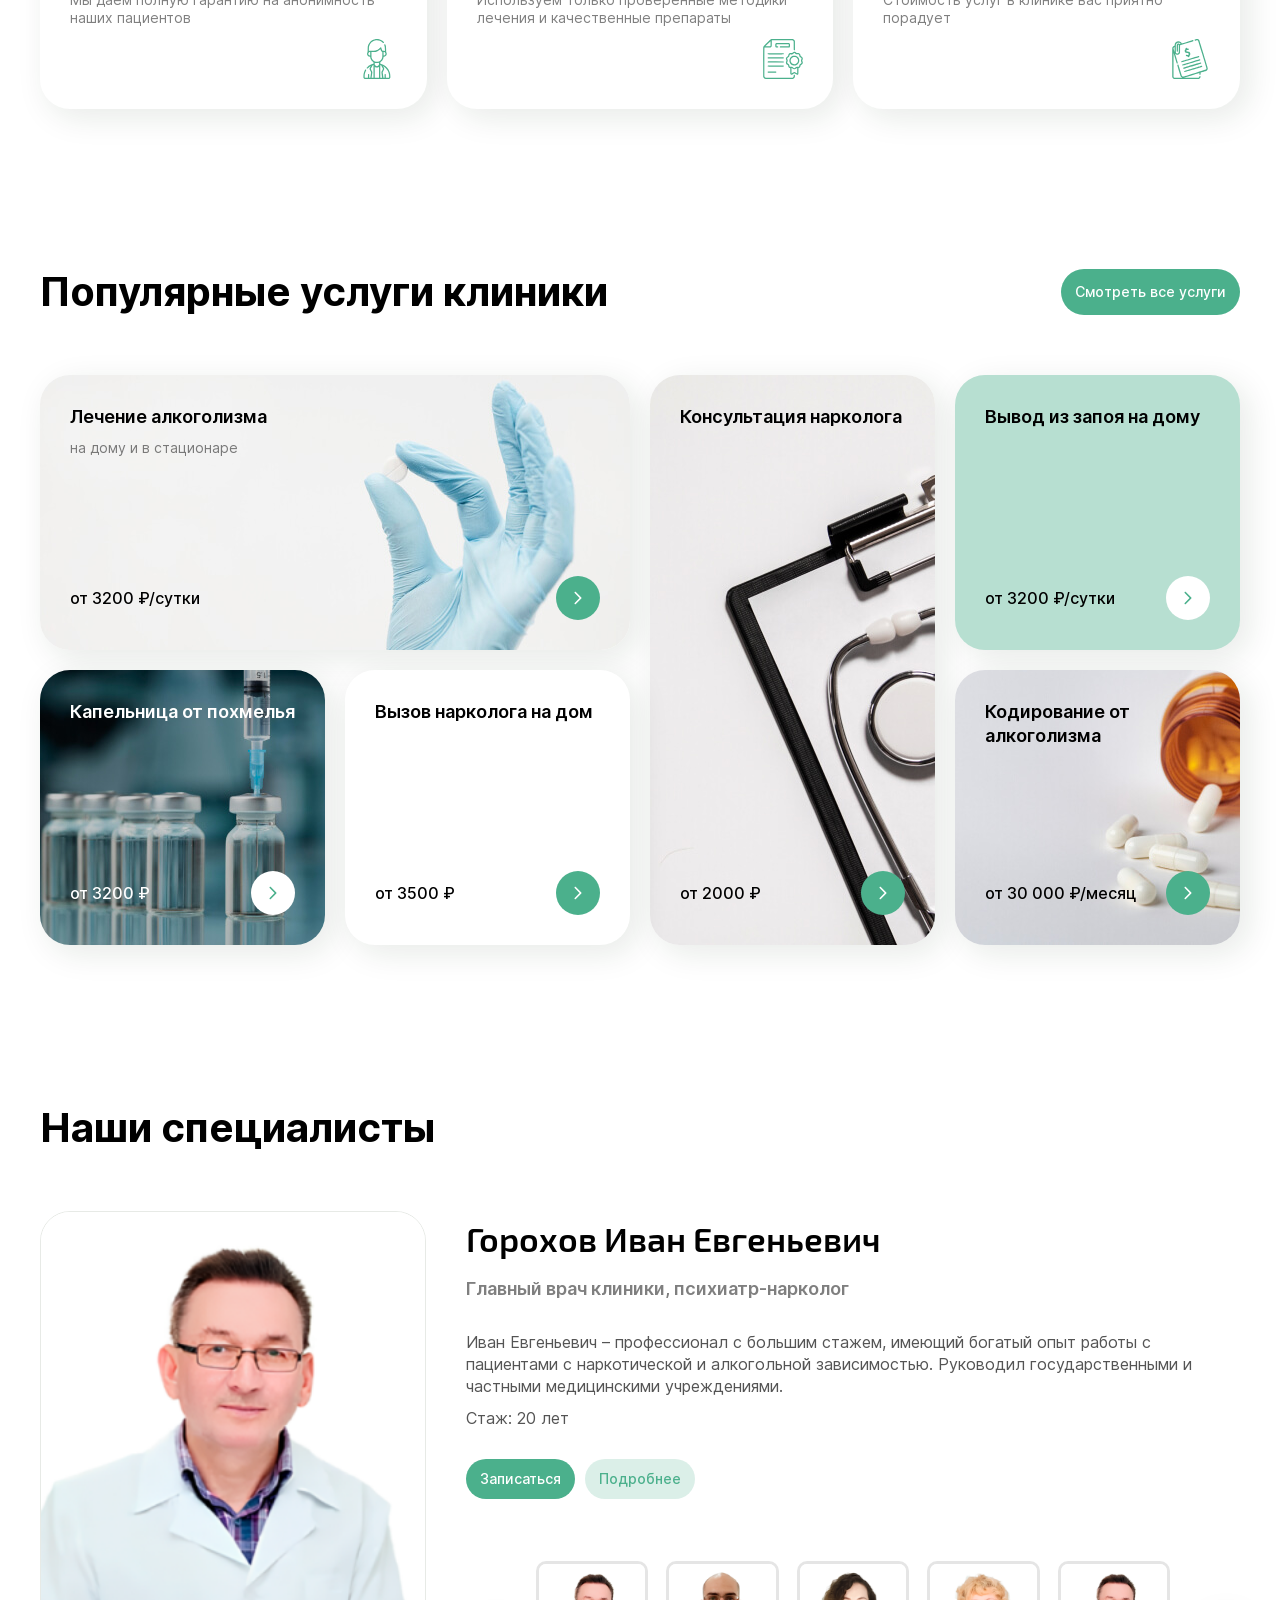
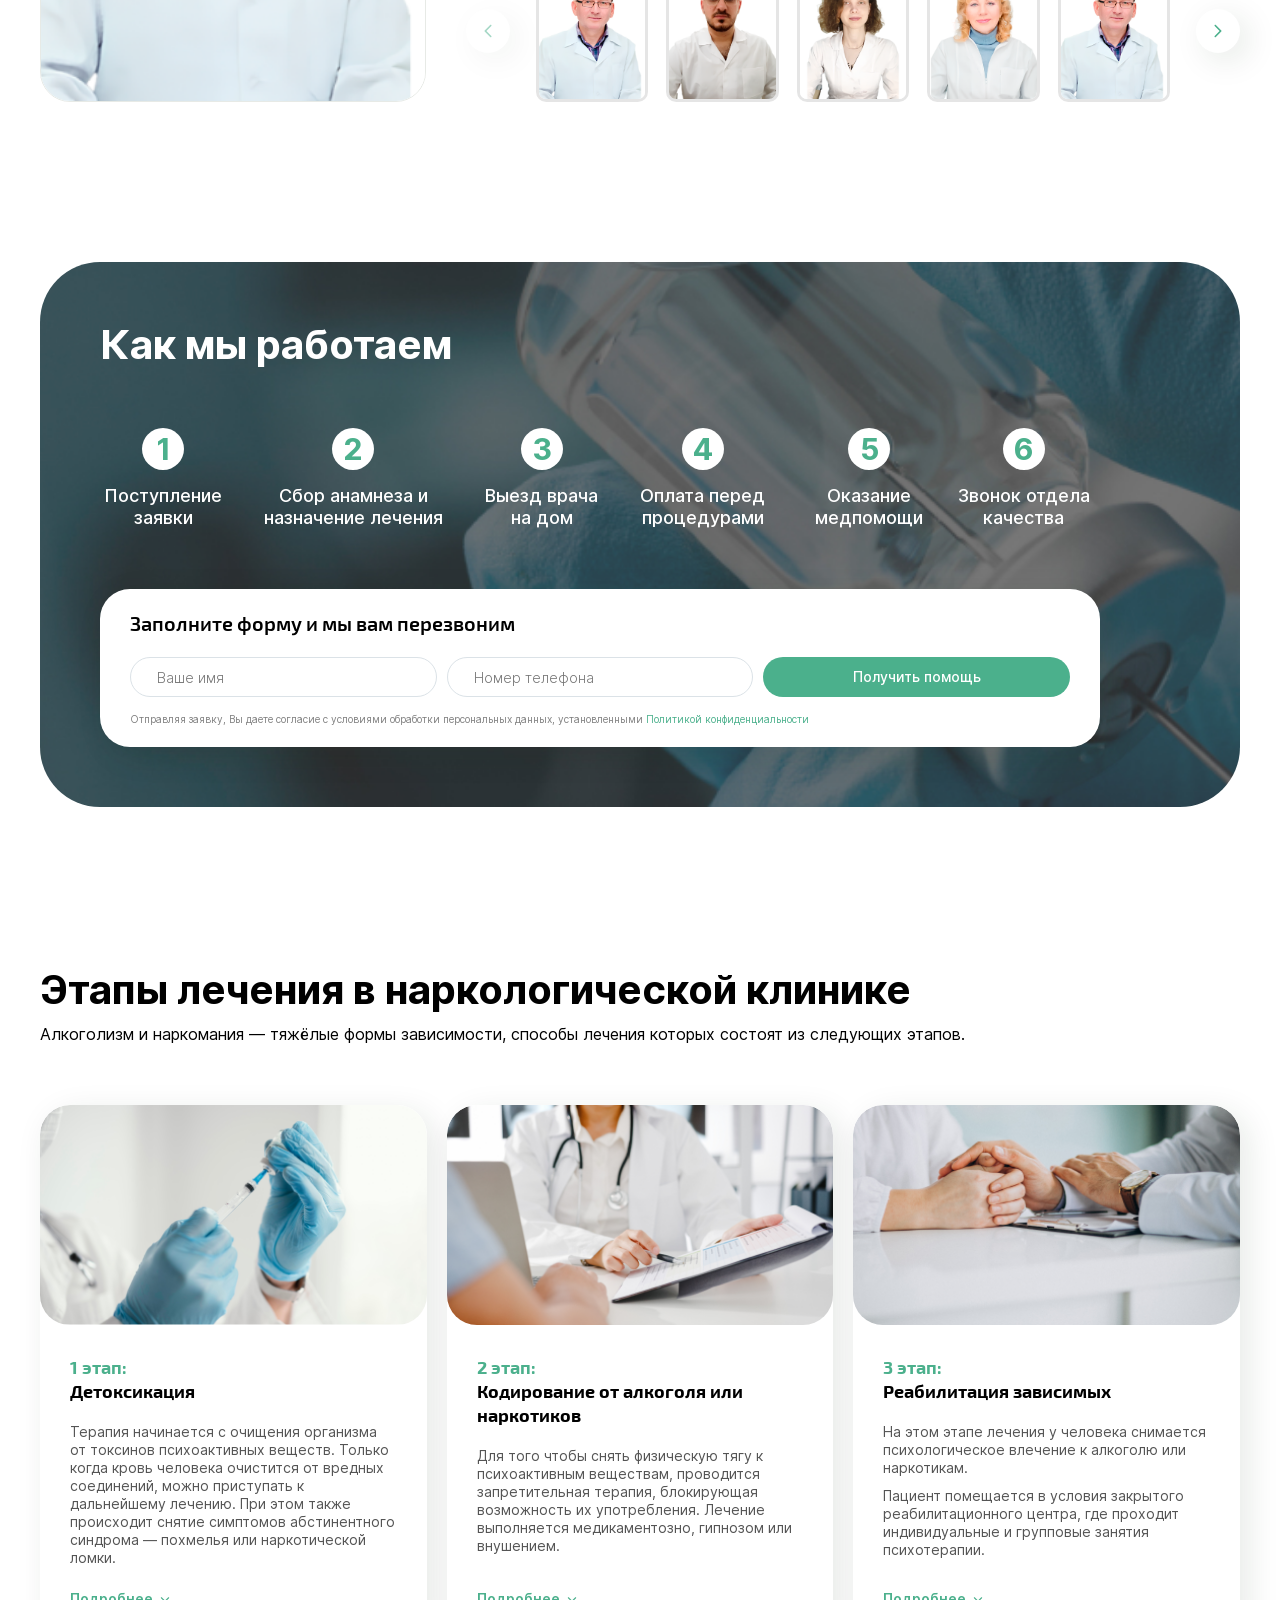
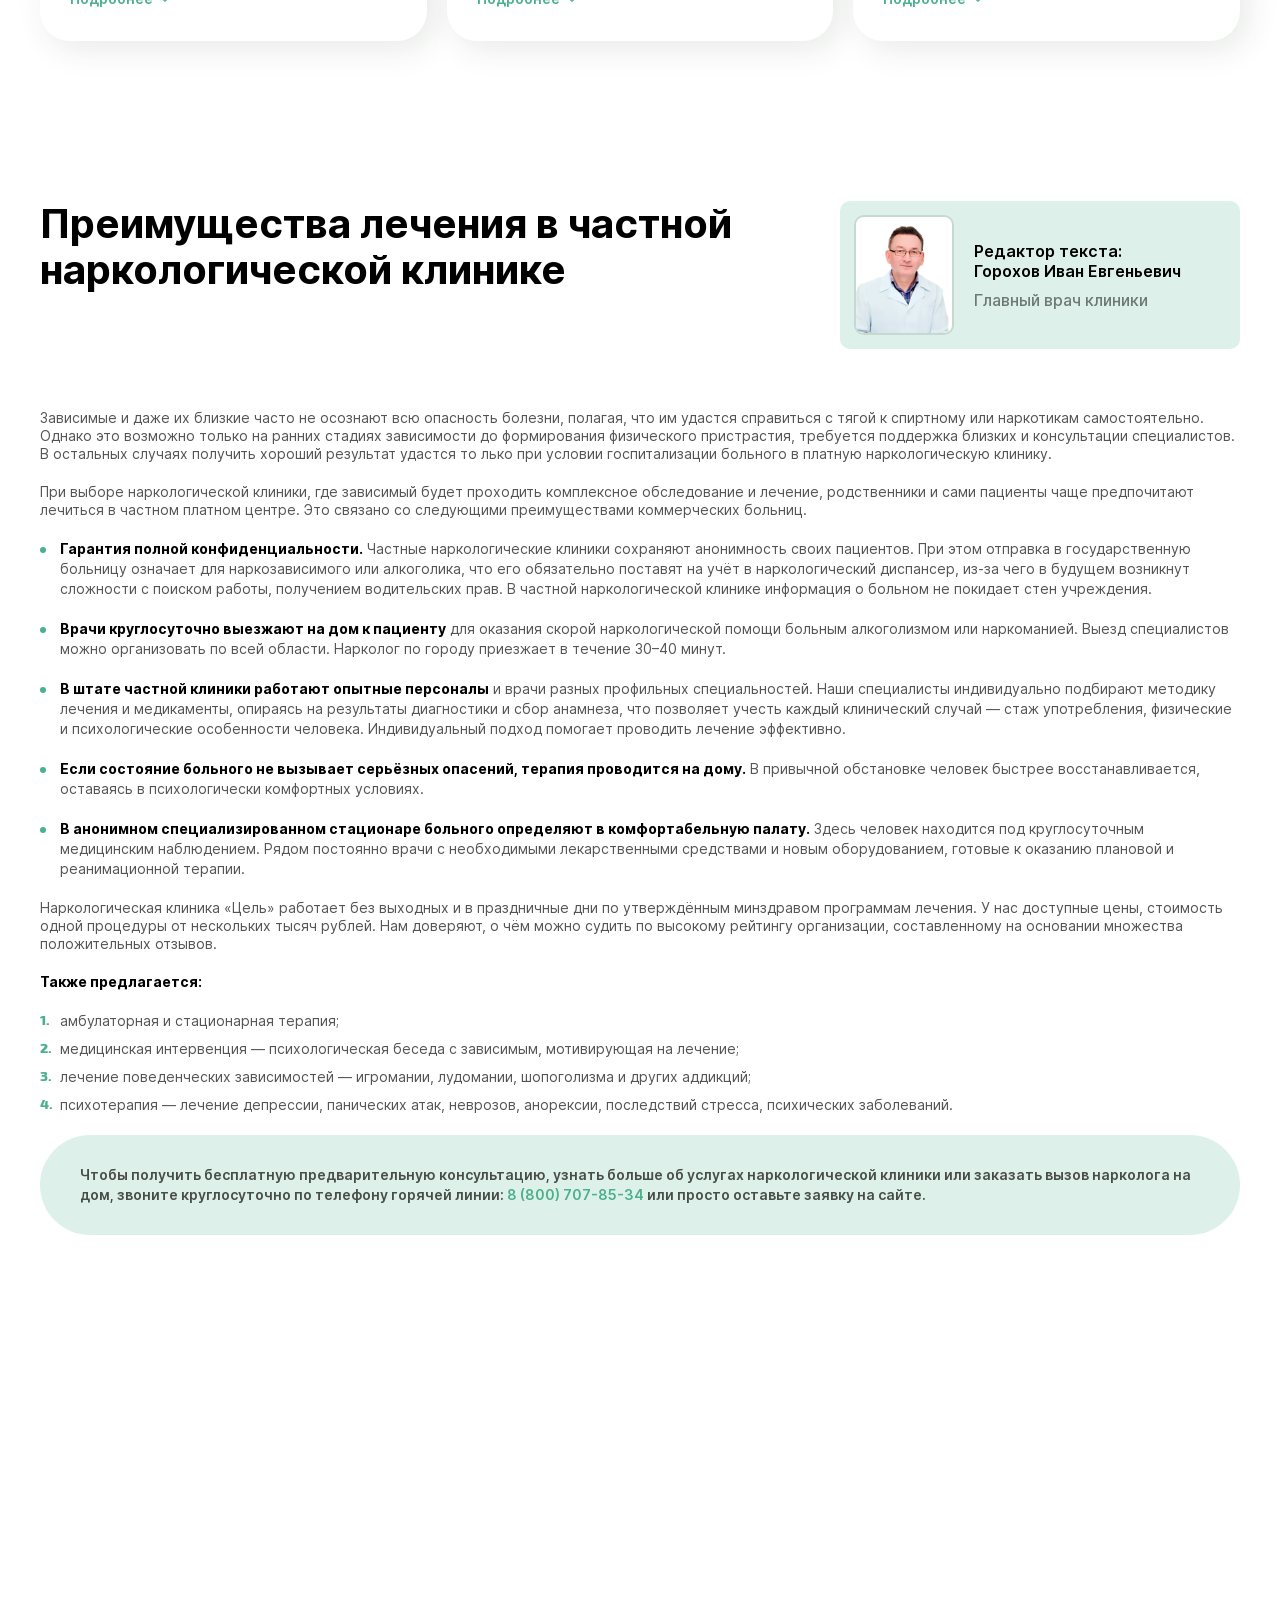
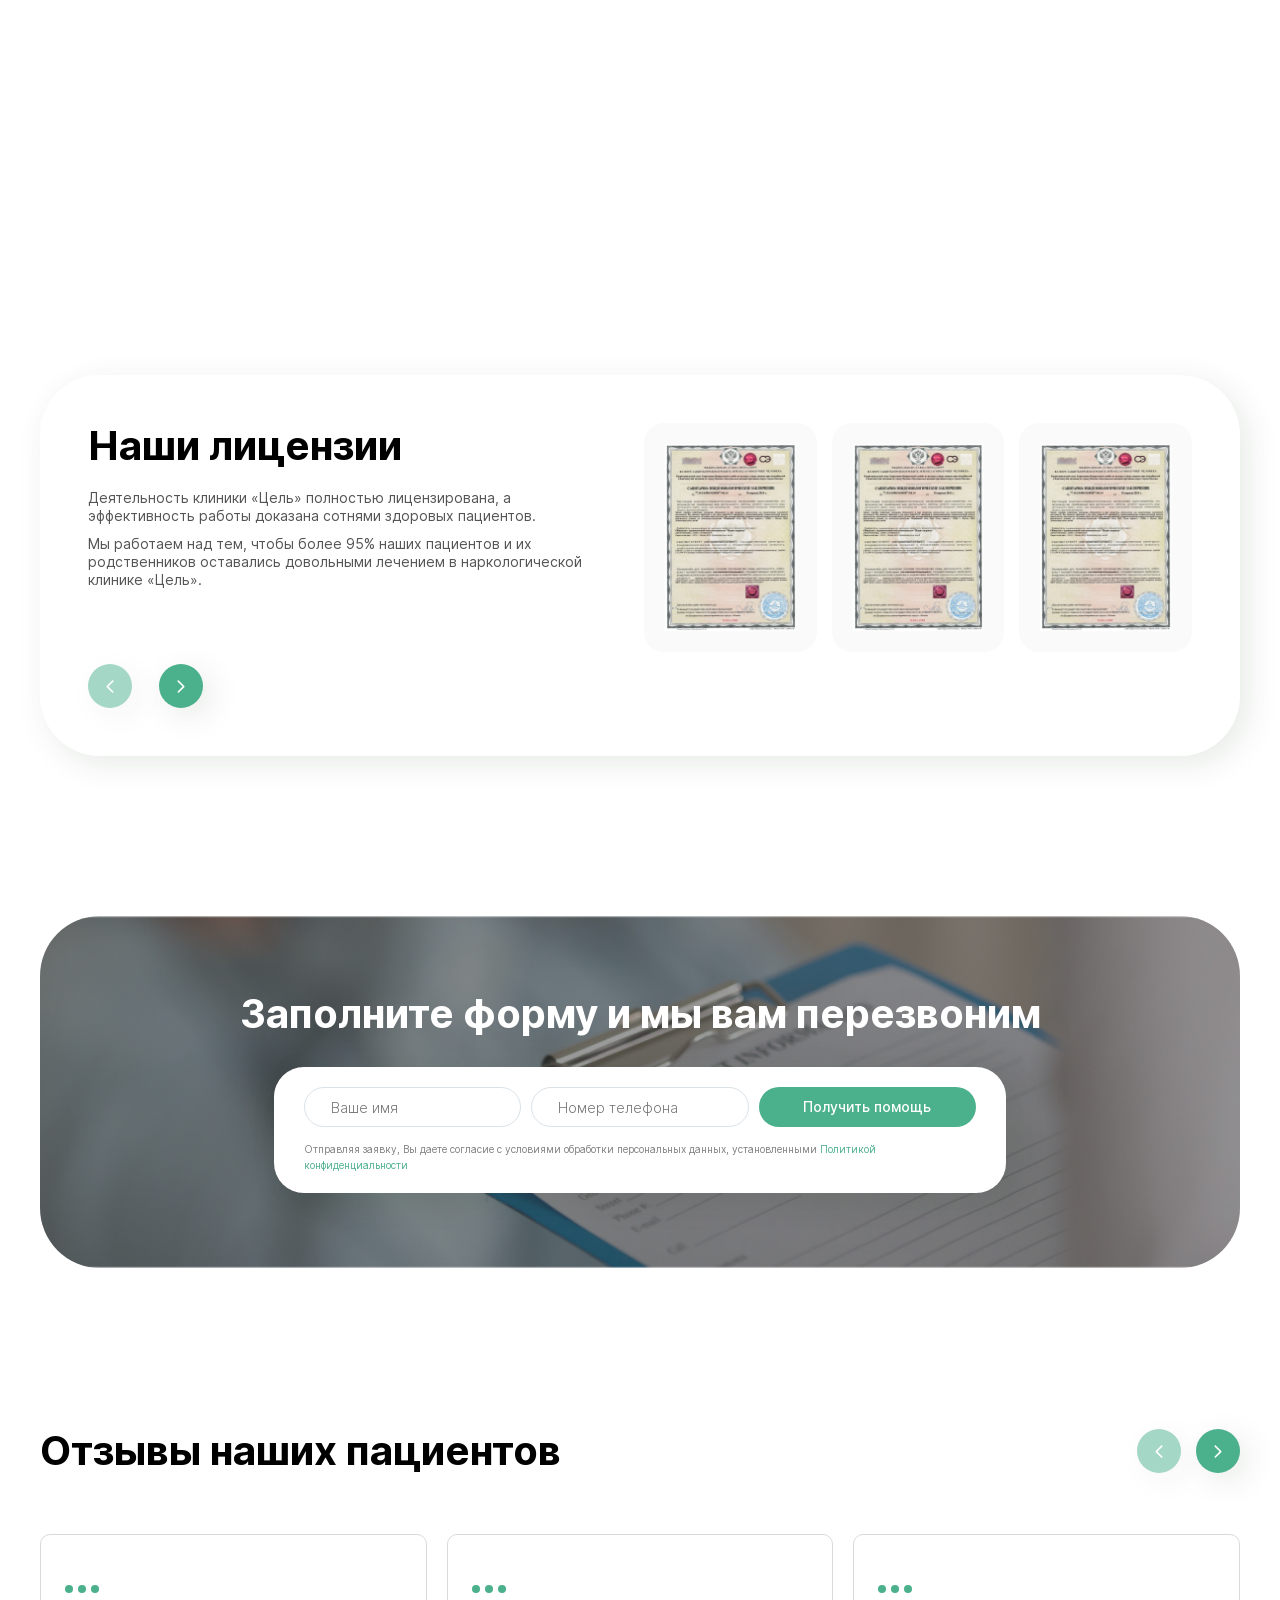
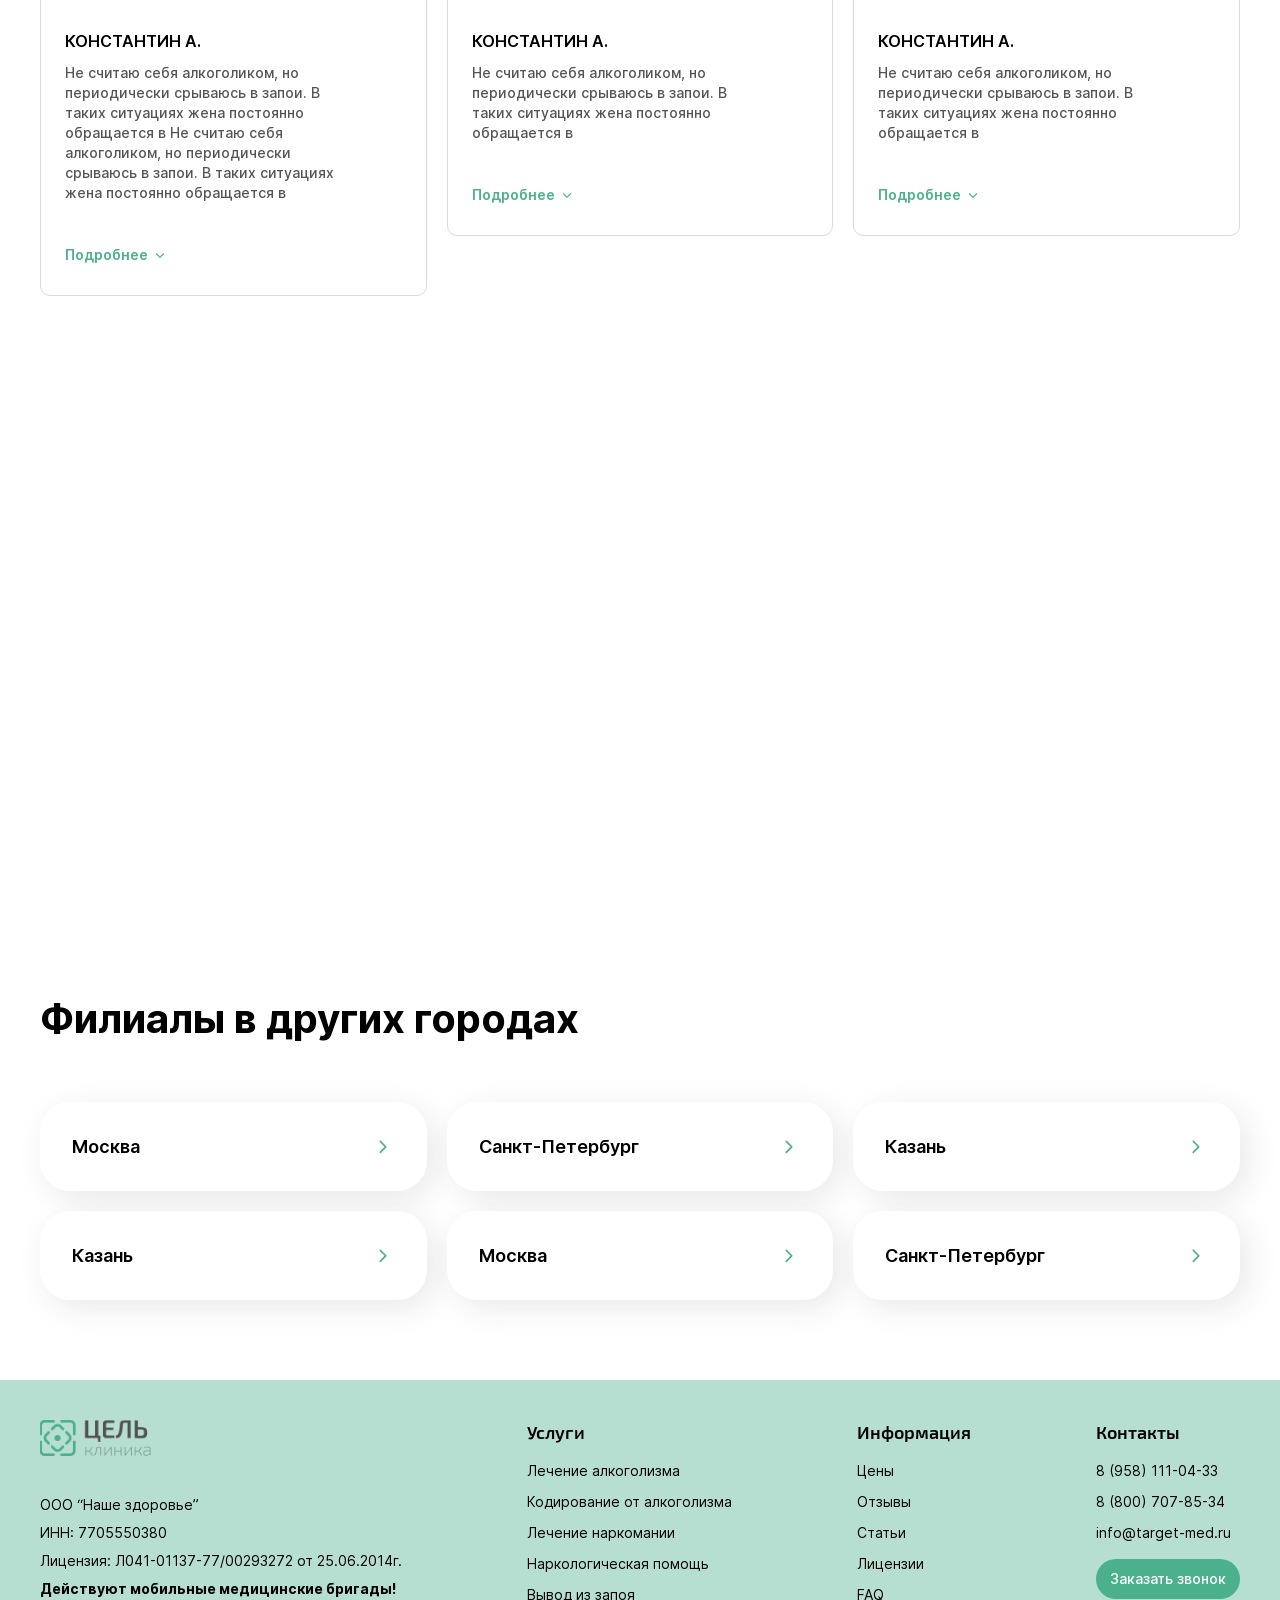
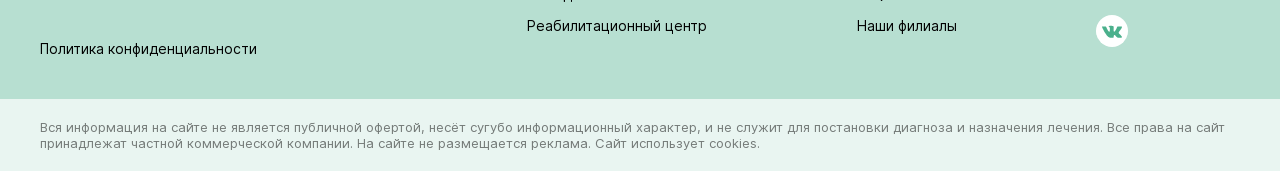
==== commit 44d08f56: "layout" ====
--- a/index.html
+++ b/index.html
@@ -8,11 +8,55 @@
     <link rel="stylesheet" href="assets/css/normalize.css">
     <link rel="stylesheet" href="assets/css/build/aos.css">
     <link rel="stylesheet" href="assets/css/build/swiper.css">
+    <link rel="stylesheet" href="assets/css/build/fancybox.css">
     <link rel="stylesheet" href="assets/css/style.css">
     <script defer src="assets/js/build/aos.js"></script>
     <script defer src="assets/js/build/mask.js"></script>
     <script defer src="assets/js/build/swiper.js"></script>
+    <script defer src="assets/js/build/fancybox.js"></script>
     <script defer src="assets/js/main.js"></script>
+    <script type="text/javascript">
+        document.addEventListener('DOMContentLoaded', function () {
+            let flagMap = false;
+            document.addEventListener('scroll', function () {
+                const blockMap = document.getElementById('map');
+                const posTop = blockMap.getBoundingClientRect().top;
+
+                if (posTop < window.innerHeight && !flagMap) {
+                    if (!document.querySelector('[src="https://api-maps.yandex.ru/2.1/?apikey=ваш API-ключ&lang=ru_RU"]')) {
+                        const script = document.createElement('script');
+                        script.type = 'text/javascript';
+                        script.src = 'https://api-maps.yandex.ru/2.1/?apikey=ваш API-ключ&lang=ru_RU';
+                        document.head.appendChild(script);
+                    }
+
+                    ymaps.ready(init);
+
+                    function init() {
+                        const map = document.querySelector('#map');
+
+                        if (map) {
+                            var myMap = new ymaps.Map("map", {
+                                center: [47.228163, 39.714641],
+                                zoom: 14,
+                            });
+
+                            var myPlacemark = new ymaps.Placemark([47.228163, 39.714641], {}, {
+                                iconLayout: 'default#image',
+                                iconImageHref: 'assets/img/icons/map-marker.svg',
+                                iconImageSize: [30, 30],
+                            });
+
+                            myMap.geoObjects.add(myPlacemark);
+                            myMap.behaviors.disable('scrollZoom');
+                        }
+                    }
+
+                    flagMap = true;
+                }
+            });
+        });
+    </script>
 </head>
 
 <body>
@@ -663,7 +707,7 @@
                 </div>
             </div>
             <div class="header__connection">
-                <button class="header__connection-btn" data-aos="zoom-in" data-aos-duration="600">
+                <div class="header__connection-btn" data-aos="zoom-in" data-aos-duration="600">
                     <img src="assets/img/icons/geo.svg" alt="" class="header__connection-icon"
                         aria-label="presentation">
                     <div class="header__connection-btn-wrapper">
@@ -674,7 +718,7 @@
                             – Круглосуточно, выезд 24/7
                         </span>
                     </div>
-                </button>
+                </div>
                 <a href="tel:+79993331074" class="header__connection-btn" data-aos="zoom-in" data-aos-duration="600">
                     <img src="assets/img/icons/phone.svg" alt="" class="header__connection-icon"
                         aria-label="presentation">
@@ -697,7 +741,7 @@
                     <h1 class="promo__title page-title">
                         Наркологическая клиника в Москве
                     </h1>
-                    <p class="promo__descr section-descr">
+                    <p class="promo__descr section-descr section-descr_white">
                         Лечение алкоголизма, наркомании, психотерапия зависимостей в наркологической клинике «Цель» в
                         Москве.
                     </p>
@@ -1243,8 +1287,836 @@
                 </div>
             </div>
         </section>
+        <section class="work section-offset" data-aos="fade-up" data-aos-duration="600">
+            <div class="work__container container">
+                <div class="work__wrapper">
+                    <h2 class="work__title section-title section-title_white">
+                        Как мы работаем
+                    </h2>
+                    <div class="work__items">
+                        <div class="work__item">
+                            <p class="work__item-num">
+                                1
+                            </p>
+                            <p class="work__item-text">
+                                Поступление заявки
+                            </p>
+                        </div>
+                        <div class="work__item">
+                            <p class="work__item-num">
+                                2
+                            </p>
+                            <p class="work__item-text">
+                                Сбор анамнеза и назначение лечения
+                            </p>
+                        </div>
+                        <div class="work__item">
+                            <p class="work__item-num">
+                                3
+                            </p>
+                            <p class="work__item-text">
+                                Выезд врача
+                                на дом
+                            </p>
+                        </div>
+                        <div class="work__item">
+                            <p class="work__item-num">
+                                4
+                            </p>
+                            <p class="work__item-text">
+                                Оплата перед процедурами
+                            </p>
+                        </div>
+                        <div class="work__item">
+                            <p class="work__item-num">
+                                5
+                            </p>
+                            <p class="work__item-text">
+                                Оказание медпомощи
+                            </p>
+                        </div>
+                        <div class="work__item">
+                            <p class="work__item-num">
+                                6
+                            </p>
+                            <p class="work__item-text">
+                                Звонок отдела качества
+                            </p>
+                        </div>
+                    </div>
+                    <form class="work__form main-form form">
+                        <p class="main-form__title">
+                            Заполните форму и мы вам перезвоним
+                        </p>
+                        <div class="main-form__wrapper">
+                            <label class="main-form__label">
+                                <input type="text" class="main-form__input form__field" placeholder="Ваше имя">
+                            </label>
+                            <label class="main-form__label">
+                                <input type="tel" class="main-form__input form__field" placeholder="Номер телефона">
+                            </label>
+                            <button type="submit" class="main-form__btn btn">Получить помощь</button>
+                        </div>
+                        <p class="form__policy">
+                            Отправляя заявку, Вы даете согласие с условиями обработки персональных данных,
+                            установленными
+                            <a href="/o-klinike/politika-konfidentsialnosti/">Политикой конфиденциальности</a>
+                        </p>
+                    </form>
+                </div>
+            </div>
+        </section>
+        <section class="steps section-offset" data-aos="fade-up" data-aos-duration="600">
+            <div class="steps__container container">
+                <h2 class="steps__title section-title">
+                    Этапы лечения в наркологической клинике
+                </h2>
+                <p class="steps__descr section-descr">
+                    Алкоголизм и наркомания — тяжёлые формы зависимости, способы лечения которых состоят из следующих
+                    этапов.
+                </p>
+                <div class="steps__wrapper grid-3-20-20">
+                    <div class="steps__item step">
+                        <picture class="step__picture">
+                            <img src="assets/img/sections/steps/1.png" alt="" class="step__img">
+                        </picture>
+                        <div class="step__info">
+                            <p class="step__num">
+                                1 этап:
+                            </p>
+                            <p class="step__title">
+                                Детоксикация
+                            </p>
+                            <div class="step__content content-body">
+                                <p>
+                                    Терапия начинается с очищения организма от токсинов психоактивных веществ. Только
+                                    когда
+                                    кровь человека очистится от вредных соединений, можно приступать к дальнейшему
+                                    лечению.
+                                    При этом также происходит снятие симптомов абстинентного синдрома — похмелья или
+                                    наркотической ломки.
+                                </p>
+                            </div>
+                            <a href="" class="step__link link">
+                                <span class="link__text">
+                                    Подробнее
+                                </span>
+                                <span class="link__arrow">
+                                    <svg width="16" height="17" viewBox="0 0 16 17" fill="none"
+                                        xmlns="http://www.w3.org/2000/svg">
+                                        <path fill-rule="evenodd" clip-rule="evenodd"
+                                            d="M12.0219 6.35827C11.8089 6.14526 11.4635 6.14526 11.2505 6.35827L7.99982 9.60894L4.74915 6.35827C4.53614 6.14526 4.19078 6.14526 3.97776 6.35827C3.76475 6.57128 3.76475 6.91664 3.97776 7.12966L7.61413 10.766C7.82714 10.979 8.1725 10.979 8.38552 10.766L12.0219 7.12966C12.2349 6.91664 12.2349 6.57128 12.0219 6.35827Z"
+                                            fill="#4BB08C" />
+                                    </svg>
+                                </span>
+                            </a>
+                        </div>
+                    </div>
+                    <div class="steps__item step">
+                        <picture class="step__picture">
+                            <img src="assets/img/sections/steps/2.png" alt="" class="step__img">
+                        </picture>
+                        <div class="step__info">
+                            <p class="step__num">
+                                2 этап:
+                            </p>
+                            <p class="step__title">
+                                Кодирование от алкоголя или наркотиков
+                            </p>
+                            <div class="step__content content-body">
+                                <p>
+                                    Для того чтобы снять физическую тягу к психоактивным веществам, проводится
+                                    запретительная терапия, блокирующая возможность их употребления. Лечение выполняется
+                                    медикаментозно, гипнозом или внушением.
+                                </p>
+                            </div>
+                            <a href="" class="step__link link">
+                                <span class="link__text">
+                                    Подробнее
+                                </span>
+                                <span class="link__arrow">
+                                    <svg width="16" height="17" viewBox="0 0 16 17" fill="none"
+                                        xmlns="http://www.w3.org/2000/svg">
+                                        <path fill-rule="evenodd" clip-rule="evenodd"
+                                            d="M12.0219 6.35827C11.8089 6.14526 11.4635 6.14526 11.2505 6.35827L7.99982 9.60894L4.74915 6.35827C4.53614 6.14526 4.19078 6.14526 3.97776 6.35827C3.76475 6.57128 3.76475 6.91664 3.97776 7.12966L7.61413 10.766C7.82714 10.979 8.1725 10.979 8.38552 10.766L12.0219 7.12966C12.2349 6.91664 12.2349 6.57128 12.0219 6.35827Z"
+                                            fill="#4BB08C" />
+                                    </svg>
+                                </span>
+                            </a>
+                        </div>
+                    </div>
+                    <div class="steps__item step">
+                        <picture class="step__picture">
+                            <img src="assets/img/sections/steps/3.png" alt="" class="step__img">
+                        </picture>
+                        <div class="step__info">
+                            <p class="step__num">
+                                3 этап:
+                            </p>
+                            <p class="step__title">
+                                Реабилитация зависимых
+                            </p>
+                            <div class="step__content content-body">
+                                <p>
+                                    На этом этапе лечения у человека снимается психологическое влечение к алкоголю
+                                    или наркотикам.
+                                </p>
+                                <p>
+                                    Пациент помещается в условия закрытого реабилитационного центра, где проходит
+                                    индивидуальные и групповые занятия психотерапии.
+                                </p>
+                            </div>
+                            <a href="" class="step__link link">
+                                <span class="link__text">
+                                    Подробнее
+                                </span>
+                                <span class="link__arrow">
+                                    <svg width="16" height="17" viewBox="0 0 16 17" fill="none"
+                                        xmlns="http://www.w3.org/2000/svg">
+                                        <path fill-rule="evenodd" clip-rule="evenodd"
+                                            d="M12.0219 6.35827C11.8089 6.14526 11.4635 6.14526 11.2505 6.35827L7.99982 9.60894L4.74915 6.35827C4.53614 6.14526 4.19078 6.14526 3.97776 6.35827C3.76475 6.57128 3.76475 6.91664 3.97776 7.12966L7.61413 10.766C7.82714 10.979 8.1725 10.979 8.38552 10.766L12.0219 7.12966C12.2349 6.91664 12.2349 6.57128 12.0219 6.35827Z"
+                                            fill="#4BB08C" />
+                                    </svg>
+                                </span>
+                            </a>
+                        </div>
+                    </div>
+                </div>
+            </div>
+        </section>
+        <section class="text-section section-offset" data-aos="fade-up" data-aos-duration="600">
+            <div class="text-section__container container">
+                <div class="text-section__top section-top">
+                    <h2 class="text-section__title section-title">
+                        Преимущества лечения в частной наркологической клинике
+                    </h2>
+                    <div class="text-section__reviewer reviewer">
+                        <picture class="reviewer__picture">
+                            <img src="assets/img/sections/doctors/1.png" alt="" class="reviewer__img">
+                        </picture>
+                        <div class="reviewer__content">
+                            <p class="reviewer__name">
+                                Редактор текста: <br>
+                                Горохов Иван Евгеньевич
+                            </p>
+                            <p class="reviewer__role">
+                                Главный врач клиники
+                            </p>
+                        </div>
+                    </div>
+                </div>
+                <div class="text-section__content content-body">
+                    <p>
+                        Зависимые и даже их близкие часто не осознают всю опасность болезни, полагая, что им удастся
+                        справиться с тягой к спиртному или наркотикам самостоятельно. Однако это возможно только на
+                        ранних стадиях зависимости до формирования физического пристрастия, требуется поддержка близких
+                        и консультации специалистов. В остальных случаях получить хороший результат удастся то лько при
+                        условии госпитализации больного в платную наркологическую клинику.
+                    </p>
+                    <p>
+                        При выборе наркологической клиники, где зависимый будет проходить комплексное обследование и
+                        лечение, родственники и сами пациенты чаще предпочитают лечиться в частном платном центре. Это
+                        связано со следующими преимуществами коммерческих больниц.
+                    </p>
+                    <ul>
+                        <li>
+                            <b>Гарантия полной конфиденциальности.</b> Частные наркологические клиники сохраняют
+                            анонимность
+                            своих пациентов. При этом отправка в государственную больницу означает для наркозависимого
+                            или алкоголика, что его обязательно поставят на учёт в наркологический диспансер, из-за чего
+                            в будущем возникнут сложности с поиском работы, получением водительских прав. В частной
+                            наркологической клинике информация о больном не покидает стен учреждения.
+                        </li>
+                        <li>
+                            <b>Врачи круглосуточно выезжают на дом к пациенту</b> для оказания скорой наркологической
+                            помощи
+                            больным алкоголизмом или наркоманией. Выезд специалистов можно организовать по всей области.
+                            Нарколог по городу приезжает в течение 30–40 минут.
+                        </li>
+                        <li>
+                            <b>В штате частной клиники работают опытные персоналы</b> и врачи разных профильных
+                            специальностей. Наши специалисты индивидуально подбирают методику лечения и медикаменты,
+                            опираясь на результаты диагностики и сбор анамнеза, что позволяет учесть каждый клинический
+                            случай — стаж употребления, физические и психологические особенности человека.
+                            Индивидуальный подход помогает проводить лечение эффективно.
+                        </li>
+                        <li>
+                            <b>Если состояние больного не вызывает серьёзных опасений, терапия проводится на дому.</b> В
+                            привычной обстановке человек быстрее восстанавливается, оставаясь в психологически
+                            комфортных условиях.
+                        </li>
+                        <li>
+                            <b>В анонимном специализированном стационаре больного определяют в комфортабельную
+                                палату.</b>
+                            Здесь человек находится под круглосуточным медицинским наблюдением. Рядом постоянно врачи с
+                            необходимыми лекарственными средствами и новым оборудованием, готовые к оказанию плановой и
+                            реанимационной терапии.
+                        </li>
+                    </ul>
+                    <p>
+                        Наркологическая клиника «Цель» работает без выходных и в праздничные дни по утверждённым
+                        минздравом программам лечения. У нас доступные цены, стоимость одной процедуры от нескольких
+                        тысяч рублей. Нам доверяют, о чём можно судить по высокому рейтингу организации, составленному
+                        на основании множества положительных отзывов.
+                    </p>
+                    <p>
+                        <b>
+                            Также предлагается:
+                        </b>
+                    </p>
+                    <ol>
+                        <li>амбулаторная и стационарная терапия;</li>
+                        <li>медицинская интервенция — психологическая беседа с зависимым, мотивирующая на лечение;</li>
+                        <li>лечение поведенческих зависимостей — игромании, лудомании, шопоголизма и других аддикций;
+                        </li>
+                        <li>психотерапия — лечение депрессии, панических атак, неврозов, анорексии, последствий стресса,
+                            психических заболеваний.</li>
+                    </ol>
+                    <blockquote>
+                        Чтобы получить бесплатную предварительную консультацию, узнать больше об услугах наркологической
+                        клиники или заказать вызов нарколога на дом, звоните круглосуточно по телефону горячей линии:
+                        <a href="tel:88007078534">8 (800) 707-85-34</a> или
+                        просто оставьте заявку на сайте.
+                    </blockquote>
+                    <iframe class="video" src="https://www.youtube.com/embed/XbGs_qK2PQA?si=1dppo_w0XrddNSgA"
+                        title="YouTube video player" frameborder="0"
+                        allow="accelerometer; autoplay; clipboard-write; encrypted-media; gyroscope; picture-in-picture; web-share"
+                        allowfullscreen>
+                    </iframe>
+                </div>
+            </div>
+        </section>
+        <section class="documents section-offset" data-aos="fade-up" data-aos-duration="600">
+            <div class="documents__container container">
+                <div class="documents__wrapper">
+                    <div class="documents__content">
+                        <div class="documents__info">
+                            <h2 class="documents__title section-title">
+                                Наши лицензии
+                            </h2>
+                            <div class="documents__info-body content-body">
+                                <p>
+                                    Деятельность клиники «Цель» полностью лицензирована, а эффективность работы доказана
+                                    сотнями здоровых пациентов.
+                                </p>
+                                <p>
+                                    Мы работаем над тем, чтобы более 95% наших пациентов и их родственников оставались
+                                    довольными лечением в наркологической клинике «Цель».
+                                </p>
+                            </div>
+                        </div>
+                        <div class="documents__slider-container slider-wrapper">
+                            <div class="documents__slider swiper">
+                                <div class="documents__slider-wrapper swiper-wrapper">
+                                    <a href="assets/img/sections/documents/1.png" data-fancybox="documents"
+                                        class="documents__slide document photo-zoom swiper-slide">
+                                        <img src="assets/img/sections/documents/1.png" alt="" class="document__img">
+                                    </a>
+                                    <a href="assets/img/sections/documents/1.png" data-fancybox="documents"
+                                        class="documents__slide document photo-zoom swiper-slide">
+                                        <img src="assets/img/sections/documents/1.png" alt="" class="document__img">
+                                    </a>
+                                    <a href="assets/img/sections/documents/1.png" data-fancybox="documents"
+                                        class="documents__slide document photo-zoom swiper-slide">
+                                        <img src="assets/img/sections/documents/1.png" alt="" class="document__img">
+                                    </a>
+                                    <a href="assets/img/sections/documents/1.png" data-fancybox="documents"
+                                        class="documents__slide document photo-zoom swiper-slide">
+                                        <img src="assets/img/sections/documents/1.png" alt="" class="document__img">
+                                    </a>
+                                    <a href="assets/img/sections/documents/1.png" data-fancybox="documents"
+                                        class="documents__slide document photo-zoom swiper-slide">
+                                        <img src="assets/img/sections/documents/1.png" alt="" class="document__img">
+                                    </a>
+                                    <a href="assets/img/sections/documents/1.png" data-fancybox="documents"
+                                        class="documents__slide document photo-zoom swiper-slide">
+                                        <img src="assets/img/sections/documents/1.png" alt="" class="document__img">
+                                    </a>
+                                </div>
+                            </div>
+                            <button
+                                class="documents__slider-btn documents__slider-btn_prev slider-btn slider-btn_color slider-btn_prev">
+                                <svg width="24" height="25" viewBox="0 0 24 25" fill="none"
+                                    xmlns="http://www.w3.org/2000/svg">
+                                    <path fill-rule="evenodd" clip-rule="evenodd"
+                                        d="M15.3063 18.5951C15.6259 18.2756 15.6259 17.7575 15.3063 17.438L10.4303 12.562L15.3063 7.68598C15.6259 7.36646 15.6259 6.84842 15.3063 6.5289C14.9868 6.20938 14.4688 6.20938 14.1493 6.5289L8.69472 11.9834C8.3752 12.303 8.3752 12.821 8.69472 13.1405L14.1493 18.5951C14.4688 18.9146 14.9868 18.9146 15.3063 18.5951Z"
+                                        fill="white" />
+                                </svg>
+                            </button>
+                            <button
+                                class="documents__slider-btn documents__slider-btn_next slider-btn slider-btn_color slider-btn_next">
+                                <svg width="24" height="25" viewBox="0 0 24 25" fill="none"
+                                    xmlns="http://www.w3.org/2000/svg">
+                                    <path fill-rule="evenodd" clip-rule="evenodd"
+                                        d="M8.69365 6.52895C8.37413 6.84847 8.37413 7.36651 8.69365 7.68603L13.5697 12.562L8.69365 17.438C8.37413 17.7576 8.37413 18.2756 8.69365 18.5951C9.01317 18.9146 9.53122 18.9146 9.85074 18.5951L15.3053 13.1406C15.6248 12.8211 15.6248 12.303 15.3053 11.9835L9.85074 6.52895C9.53122 6.20943 9.01317 6.20943 8.69365 6.52895Z"
+                                        fill="white" />
+                                </svg>
+                            </button>
+                        </div>
+                    </div>
+                </div>
+            </div>
+        </section>
+        <section class="callback section-offset" data-aos="fade-up" data-aos-duration="600">
+            <div class="callback__container container">
+                <div class="callback__wrapper">
+                    <h2 class="callback__title section-title section-title_white">
+                        Заполните форму и мы вам перезвоним
+                    </h2>
+                    <form class="callback__form main-form form">
+                        <div class="main-form__wrapper">
+                            <label class="main-form__label">
+                                <input type="text" class="main-form__input form__field" placeholder="Ваше имя">
+                            </label>
+                            <label class="main-form__label">
+                                <input type="tel" class="main-form__input form__field" placeholder="Номер телефона">
+                            </label>
+                            <button type="submit" class="main-form__btn btn">Получить помощь</button>
+                        </div>
+                        <p class="form__policy">
+                            Отправляя заявку, Вы даете согласие с условиями обработки персональных данных,
+                            установленными
+                            <a href="/o-klinike/politika-konfidentsialnosti/">Политикой конфиденциальности</a>
+                        </p>
+                    </form>
+                </div>
+            </div>
+        </section>
+        <section class="reviews section-offset" data-aos="fade-up" data-aos-duration="600">
+            <div class="reviews__container container slider-wrapper">
+                <div class="reviews__top section-top">
+                    <h2 class="reviews__title section-title">
+                        Отзывы наших пациентов
+                    </h2>
+                    <div class="reviews__slider-btns slider-btns">
+                        <button
+                            class="reviews__slider-btn reviews__slider-btn_prev slider-btn slider-btn_color slider-btn_prev">
+                            <svg width="24" height="25" viewBox="0 0 24 25" fill="none"
+                                xmlns="http://www.w3.org/2000/svg">
+                                <path fill-rule="evenodd" clip-rule="evenodd"
+                                    d="M15.3063 18.5951C15.6259 18.2756 15.6259 17.7575 15.3063 17.438L10.4303 12.562L15.3063 7.68598C15.6259 7.36646 15.6259 6.84842 15.3063 6.5289C14.9868 6.20938 14.4688 6.20938 14.1493 6.5289L8.69472 11.9834C8.3752 12.303 8.3752 12.821 8.69472 13.1405L14.1493 18.5951C14.4688 18.9146 14.9868 18.9146 15.3063 18.5951Z"
+                                    fill="white" />
+                            </svg>
+                        </button>
+                        <button
+                            class="reviews__slider-btn reviews__slider-btn_next slider-btn slider-btn_color slider-btn_next">
+                            <svg width="24" height="25" viewBox="0 0 24 25" fill="none"
+                                xmlns="http://www.w3.org/2000/svg">
+                                <path fill-rule="evenodd" clip-rule="evenodd"
+                                    d="M8.69365 6.52895C8.37413 6.84847 8.37413 7.36651 8.69365 7.68603L13.5697 12.562L8.69365 17.438C8.37413 17.7576 8.37413 18.2756 8.69365 18.5951C9.01317 18.9146 9.53122 18.9146 9.85074 18.5951L15.3053 13.1406C15.6248 12.8211 15.6248 12.303 15.3053 11.9835L9.85074 6.52895C9.53122 6.20943 9.01317 6.20943 8.69365 6.52895Z"
+                                    fill="white" />
+                            </svg>
+                        </button>
+                    </div>
+                </div>
+                <div class="reviews__slider swiper">
+                    <div class="reviews__slider-wrapper swiper-wrapper">
+                        <div class="reviews__slide review swiper-slide">
+                            <span class="review__decor">
+                                <span class="review__decor-line"></span>
+                            </span>
+                            <p class="review__name">
+                                Константин А.
+                            </p>
+                            <p class="review__descr">
+                                Не считаю себя алкоголиком, но
+                                периодически срываюсь в запои. В таких
+                                ситуациях жена постоянно обращается в
+                                Не считаю себя алкоголиком, но
+                                периодически срываюсь в запои. В таких
+                                ситуациях жена постоянно обращается в
+                            </p>
+                            <a href="#" class="step__link link">
+                                <span class="link__text">
+                                    Подробнее
+                                </span>
+                                <span class="link__arrow">
+                                    <svg width="16" height="17" viewBox="0 0 16 17" fill="none"
+                                        xmlns="http://www.w3.org/2000/svg">
+                                        <path fill-rule="evenodd" clip-rule="evenodd"
+                                            d="M12.0219 6.35827C11.8089 6.14526 11.4635 6.14526 11.2505 6.35827L7.99982 9.60894L4.74915 6.35827C4.53614 6.14526 4.19078 6.14526 3.97776 6.35827C3.76475 6.57128 3.76475 6.91664 3.97776 7.12966L7.61413 10.766C7.82714 10.979 8.1725 10.979 8.38552 10.766L12.0219 7.12966C12.2349 6.91664 12.2349 6.57128 12.0219 6.35827Z"
+                                            fill="#4BB08C" />
+                                    </svg>
+                                </span>
+                            </a>
+                        </div>
+                        <div class="reviews__slide review swiper-slide">
+                            <span class="review__decor">
+                                <span class="review__decor-line"></span>
+                            </span>
+                            <p class="review__name">
+                                Константин А.
+                            </p>
+                            <p class="review__descr">
+                                Не считаю себя алкоголиком, но
+                                периодически срываюсь в запои. В таких
+                                ситуациях жена постоянно обращается в
+                            </p>
+                            <a href="#" class="step__link link">
+                                <span class="link__text">
+                                    Подробнее
+                                </span>
+                                <span class="link__arrow">
+                                    <svg width="16" height="17" viewBox="0 0 16 17" fill="none"
+                                        xmlns="http://www.w3.org/2000/svg">
+                                        <path fill-rule="evenodd" clip-rule="evenodd"
+                                            d="M12.0219 6.35827C11.8089 6.14526 11.4635 6.14526 11.2505 6.35827L7.99982 9.60894L4.74915 6.35827C4.53614 6.14526 4.19078 6.14526 3.97776 6.35827C3.76475 6.57128 3.76475 6.91664 3.97776 7.12966L7.61413 10.766C7.82714 10.979 8.1725 10.979 8.38552 10.766L12.0219 7.12966C12.2349 6.91664 12.2349 6.57128 12.0219 6.35827Z"
+                                            fill="#4BB08C" />
+                                    </svg>
+                                </span>
+                            </a>
+                        </div>
+                        <div class="reviews__slide review swiper-slide">
+                            <span class="review__decor">
+                                <span class="review__decor-line"></span>
+                            </span>
+                            <p class="review__name">
+                                Константин А.
+                            </p>
+                            <p class="review__descr">
+                                Не считаю себя алкоголиком, но
+                                периодически срываюсь в запои. В таких
+                                ситуациях жена постоянно обращается в
+                            </p>
+                            <a href="#" class="step__link link">
+                                <span class="link__text">
+                                    Подробнее
+                                </span>
+                                <span class="link__arrow">
+                                    <svg width="16" height="17" viewBox="0 0 16 17" fill="none"
+                                        xmlns="http://www.w3.org/2000/svg">
+                                        <path fill-rule="evenodd" clip-rule="evenodd"
+                                            d="M12.0219 6.35827C11.8089 6.14526 11.4635 6.14526 11.2505 6.35827L7.99982 9.60894L4.74915 6.35827C4.53614 6.14526 4.19078 6.14526 3.97776 6.35827C3.76475 6.57128 3.76475 6.91664 3.97776 7.12966L7.61413 10.766C7.82714 10.979 8.1725 10.979 8.38552 10.766L12.0219 7.12966C12.2349 6.91664 12.2349 6.57128 12.0219 6.35827Z"
+                                            fill="#4BB08C" />
+                                    </svg>
+                                </span>
+                            </a>
+                        </div>
+                        <div class="reviews__slide review swiper-slide">
+                            <span class="review__decor">
+                                <span class="review__decor-line"></span>
+                            </span>
+                            <p class="review__name">
+                                Константин А.
+                            </p>
+                            <p class="review__descr">
+                                Не считаю себя алкоголиком, но
+                                периодически срываюсь в запои. В таких
+                                ситуациях жена постоянно обращается в
+                            </p>
+                            <a href="#" class="step__link link">
+                                <span class="link__text">
+                                    Подробнее
+                                </span>
+                                <span class="link__arrow">
+                                    <svg width="16" height="17" viewBox="0 0 16 17" fill="none"
+                                        xmlns="http://www.w3.org/2000/svg">
+                                        <path fill-rule="evenodd" clip-rule="evenodd"
+                                            d="M12.0219 6.35827C11.8089 6.14526 11.4635 6.14526 11.2505 6.35827L7.99982 9.60894L4.74915 6.35827C4.53614 6.14526 4.19078 6.14526 3.97776 6.35827C3.76475 6.57128 3.76475 6.91664 3.97776 7.12966L7.61413 10.766C7.82714 10.979 8.1725 10.979 8.38552 10.766L12.0219 7.12966C12.2349 6.91664 12.2349 6.57128 12.0219 6.35827Z"
+                                            fill="#4BB08C" />
+                                    </svg>
+                                </span>
+                            </a>
+                        </div>
+                        <div class="reviews__slide review swiper-slide">
+                            <span class="review__decor">
+                                <span class="review__decor-line"></span>
+                            </span>
+                            <p class="review__name">
+                                Константин А.
+                            </p>
+                            <p class="review__descr">
+                                Не считаю себя алкоголиком, но
+                                периодически срываюсь в запои. В таких
+                                ситуациях жена постоянно обращается в
+                            </p>
+                            <a href="#" class="step__link link">
+                                <span class="link__text">
+                                    Подробнее
+                                </span>
+                                <span class="link__arrow">
+                                    <svg width="16" height="17" viewBox="0 0 16 17" fill="none"
+                                        xmlns="http://www.w3.org/2000/svg">
+                                        <path fill-rule="evenodd" clip-rule="evenodd"
+                                            d="M12.0219 6.35827C11.8089 6.14526 11.4635 6.14526 11.2505 6.35827L7.99982 9.60894L4.74915 6.35827C4.53614 6.14526 4.19078 6.14526 3.97776 6.35827C3.76475 6.57128 3.76475 6.91664 3.97776 7.12966L7.61413 10.766C7.82714 10.979 8.1725 10.979 8.38552 10.766L12.0219 7.12966C12.2349 6.91664 12.2349 6.57128 12.0219 6.35827Z"
+                                            fill="#4BB08C" />
+                                    </svg>
+                                </span>
+                            </a>
+                        </div>
+                        <div class="reviews__slide review swiper-slide">
+                            <span class="review__decor">
+                                <span class="review__decor-line"></span>
+                            </span>
+                            <p class="review__name">
+                                Константин А.
+                            </p>
+                            <p class="review__descr">
+                                Не считаю себя алкоголиком, но
+                                периодически срываюсь в запои. В таких
+                                ситуациях жена постоянно обращается в
+                            </p>
+                            <a href="#" class="step__link link">
+                                <span class="link__text">
+                                    Подробнее
+                                </span>
+                                <span class="link__arrow">
+                                    <svg width="16" height="17" viewBox="0 0 16 17" fill="none"
+                                        xmlns="http://www.w3.org/2000/svg">
+                                        <path fill-rule="evenodd" clip-rule="evenodd"
+                                            d="M12.0219 6.35827C11.8089 6.14526 11.4635 6.14526 11.2505 6.35827L7.99982 9.60894L4.74915 6.35827C4.53614 6.14526 4.19078 6.14526 3.97776 6.35827C3.76475 6.57128 3.76475 6.91664 3.97776 7.12966L7.61413 10.766C7.82714 10.979 8.1725 10.979 8.38552 10.766L12.0219 7.12966C12.2349 6.91664 12.2349 6.57128 12.0219 6.35827Z"
+                                            fill="#4BB08C" />
+                                    </svg>
+                                </span>
+                            </a>
+                        </div>
+                    </div>
+                </div>
+            </div>
+        </section>
+        <div class="map section-offset" data-aos="fade-up" data-aos-duration="600">
+            <div class="map__container container">
+                <div id="map" class="map__item"></div>
+            </div>
+        </div>
+        <section class="filials section-offset" data-aos="fade-up" data-aos-duration="600">
+            <div class="filials__container container">
+                <h2 class="filials__title section-title">
+                    Филиалы в других городах
+                </h2>
+                <div class="filials__wrapper grid-3-20-20">
+                    <a href="#" class="filials__item filial">
+                        <p class="filial__title">
+                            Москва
+                        </p>
+                        <span class="filial__arrow">
+                            <svg width="24" height="25" viewBox="0 0 24 25" fill="none"
+                                xmlns="http://www.w3.org/2000/svg">
+                                <path fill-rule="evenodd" clip-rule="evenodd"
+                                    d="M8.69365 6.8351C8.37413 7.15462 8.37413 7.67266 8.69365 7.99218L13.5697 12.8682L8.69365 17.7442C8.37413 18.0637 8.37413 18.5818 8.69365 18.9013C9.01317 19.2208 9.53122 19.2208 9.85074 18.9013L15.3053 13.4467C15.6248 13.1272 15.6248 12.6092 15.3053 12.2896L9.85074 6.8351C9.53122 6.51558 9.01317 6.51558 8.69365 6.8351Z"
+                                    fill="#4BB08C" />
+                            </svg>
+                        </span>
+                    </a>
+                    <a href="#" class="filials__item filial">
+                        <p class="filial__title">
+                            Санкт-Петербург
+                        </p>
+                        <span class="filial__arrow">
+                            <svg width="24" height="25" viewBox="0 0 24 25" fill="none"
+                                xmlns="http://www.w3.org/2000/svg">
+                                <path fill-rule="evenodd" clip-rule="evenodd"
+                                    d="M8.69365 6.8351C8.37413 7.15462 8.37413 7.67266 8.69365 7.99218L13.5697 12.8682L8.69365 17.7442C8.37413 18.0637 8.37413 18.5818 8.69365 18.9013C9.01317 19.2208 9.53122 19.2208 9.85074 18.9013L15.3053 13.4467C15.6248 13.1272 15.6248 12.6092 15.3053 12.2896L9.85074 6.8351C9.53122 6.51558 9.01317 6.51558 8.69365 6.8351Z"
+                                    fill="#4BB08C" />
+                            </svg>
+                        </span>
+                    </a>
+                    <a href="#" class="filials__item filial">
+                        <p class="filial__title">
+                            Казань
+                        </p>
+                        <span class="filial__arrow">
+                            <svg width="24" height="25" viewBox="0 0 24 25" fill="none"
+                                xmlns="http://www.w3.org/2000/svg">
+                                <path fill-rule="evenodd" clip-rule="evenodd"
+                                    d="M8.69365 6.8351C8.37413 7.15462 8.37413 7.67266 8.69365 7.99218L13.5697 12.8682L8.69365 17.7442C8.37413 18.0637 8.37413 18.5818 8.69365 18.9013C9.01317 19.2208 9.53122 19.2208 9.85074 18.9013L15.3053 13.4467C15.6248 13.1272 15.6248 12.6092 15.3053 12.2896L9.85074 6.8351C9.53122 6.51558 9.01317 6.51558 8.69365 6.8351Z"
+                                    fill="#4BB08C" />
+                            </svg>
+                        </span>
+                    </a>
+                    <a href="#" class="filials__item filial">
+                        <p class="filial__title">
+                            Казань
+                        </p>
+                        <span class="filial__arrow">
+                            <svg width="24" height="25" viewBox="0 0 24 25" fill="none"
+                                xmlns="http://www.w3.org/2000/svg">
+                                <path fill-rule="evenodd" clip-rule="evenodd"
+                                    d="M8.69365 6.8351C8.37413 7.15462 8.37413 7.67266 8.69365 7.99218L13.5697 12.8682L8.69365 17.7442C8.37413 18.0637 8.37413 18.5818 8.69365 18.9013C9.01317 19.2208 9.53122 19.2208 9.85074 18.9013L15.3053 13.4467C15.6248 13.1272 15.6248 12.6092 15.3053 12.2896L9.85074 6.8351C9.53122 6.51558 9.01317 6.51558 8.69365 6.8351Z"
+                                    fill="#4BB08C" />
+                            </svg>
+                        </span>
+                    </a>
+                    <a href="#" class="filials__item filial">
+                        <p class="filial__title">
+                            Москва
+                        </p>
+                        <span class="filial__arrow">
+                            <svg width="24" height="25" viewBox="0 0 24 25" fill="none"
+                                xmlns="http://www.w3.org/2000/svg">
+                                <path fill-rule="evenodd" clip-rule="evenodd"
+                                    d="M8.69365 6.8351C8.37413 7.15462 8.37413 7.67266 8.69365 7.99218L13.5697 12.8682L8.69365 17.7442C8.37413 18.0637 8.37413 18.5818 8.69365 18.9013C9.01317 19.2208 9.53122 19.2208 9.85074 18.9013L15.3053 13.4467C15.6248 13.1272 15.6248 12.6092 15.3053 12.2896L9.85074 6.8351C9.53122 6.51558 9.01317 6.51558 8.69365 6.8351Z"
+                                    fill="#4BB08C" />
+                            </svg>
+                        </span>
+                    </a>
+                    <a href="#" class="filials__item filial">
+                        <p class="filial__title">
+                            Санкт-Петербург
+                        </p>
+                        <span class="filial__arrow">
+                            <svg width="24" height="25" viewBox="0 0 24 25" fill="none"
+                                xmlns="http://www.w3.org/2000/svg">
+                                <path fill-rule="evenodd" clip-rule="evenodd"
+                                    d="M8.69365 6.8351C8.37413 7.15462 8.37413 7.67266 8.69365 7.99218L13.5697 12.8682L8.69365 17.7442C8.37413 18.0637 8.37413 18.5818 8.69365 18.9013C9.01317 19.2208 9.53122 19.2208 9.85074 18.9013L15.3053 13.4467C15.6248 13.1272 15.6248 12.6092 15.3053 12.2896L9.85074 6.8351C9.53122 6.51558 9.01317 6.51558 8.69365 6.8351Z"
+                                    fill="#4BB08C" />
+                            </svg>
+                        </span>
+                    </a>
+                </div>
+            </div>
+        </section>
     </main>
-    <footer class="footer"></footer>
+    <footer class="footer" data-aos="fade-up" data-aos-duration="600">
+        <div class="footer__main">
+            <div class="footer__main-container container">
+                <div class="footer__item">
+                    <a href="/" class="footer__logo logo">
+                        <img src="assets/img/logo.svg" alt="" class="logo__img">
+                    </a>
+                    <div class="footer__requisites requisites content-body">
+                        <p class="requisites__text">
+                            ООО “Наше здоровье”
+                        </p>
+                        <p class="requisites__text">
+                            ИНН: 7705550380
+                        </p>
+                        <p class="requisites__text">
+                            Лицензия: Л041-01137-77/00293272 от 25.06.2014г.
+                        </p>
+                        <p class="requisites__text">
+                            <b>
+                                Действуют мобильные медицинские бригады!
+                            </b>
+                        </p>
+                    </div>
+                    <ul class="footer__links">
+                        <li class="footer__links-item">
+                            <a href="#" class="footer__link">
+                                Политика конфиденциальности
+                            </a>
+                        </li>
+                    </ul>
+                </div>
+                <div class="footer__item">
+                    <p class="footer__item-title">
+                        Услуги
+                    </p>
+                    <ul class="footer__links">
+                        <li class="footer__links-item">
+                            <a href="#" class="footer__link">
+                                Лечение алкоголизма
+                            </a>
+                        </li>
+                        <li class="footer__links-item">
+                            <a href="#" class="footer__link">
+                                Кодирование от алкоголизма
+                            </a>
+                        </li>
+                        <li class="footer__links-item">
+                            <a href="#" class="footer__link">
+                                Лечение наркомании
+                            </a>
+                        </li>
+                        <li class="footer__links-item">
+                            <a href="#" class="footer__link">
+                                Наркологическая помощь
+                            </a>
+                        </li>
+                        <li class="footer__links-item">
+                            <a href="#" class="footer__link">
+                                Вывод из запоя
+                            </a>
+                        </li>
+                        <li class="footer__links-item">
+                            <a href="#" class="footer__link">
+                                Реабилитационный центр
+                            </a>
+                        </li>
+                    </ul>
+                </div>
+                <div class="footer__item">
+                    <p class="footer__item-title">
+                        Информация
+                    </p>
+                    <ul class="footer__links">
+                        <li class="footer__links-item">
+                            <a href="#" class="footer__link">
+                                Цены
+                            </a>
+                        </li>
+                        <li class="footer__links-item">
+                            <a href="#" class="footer__link">
+                                Отзывы
+                            </a>
+                        </li>
+                        <li class="footer__links-item">
+                            <a href="#" class="footer__link">
+                                Статьи
+                            </a>
+                        </li>
+                        <li class="footer__links-item">
+                            <a href="#" class="footer__link">
+                                Лицензии
+                            </a>
+                        </li>
+                        <li class="footer__links-item">
+                            <a href="#" class="footer__link">
+                                FAQ
+                            </a>
+                        </li>
+                        <li class="footer__links-item">
+                            <a href="#" class="footer__link">
+                                Наши филиалы
+                            </a>
+                        </li>
+                    </ul>
+                </div>
+                <div class="footer__item">
+                    <p class="footer__item-title">
+                        Контакты
+                    </p>
+                    <ul class="footer__links">
+                        <li class="footer__links-item">
+                            <a href="tel:89581110433" class="footer__link">
+                                8 (958) 111-04-33
+                            </a>
+                        </li>
+                        <li class="footer__links-item">
+                            <a href="tel:88007078534" class="footer__link">
+                                8 (800) 707-85-34
+                            </a>
+                        </li>
+                        <li class="footer__links-item">
+                            <a href="mailto:info@target-med.ru" class="footer__link">
+                                info@target-med.ru
+                            </a>
+                        </li>
+                    </ul>
+                    <button class="footer__btn btn popup-btn" data-path="form">
+                        Заказать звонок
+                    </button>
+                    <ul class="footer__socials socials">
+                        <li class="socials__item social">
+                            <a href="#" target="_blank" class="social__link">
+                                <img src="assets/img/icons/socials/vk.svg" alt="" class="social__img"
+                                    aria-label="presentation">
+                            </a>
+                        </li>
+                    </ul>
+                </div>
+            </div>
+        </div>
+        <div class="footer__copyright">
+            <div class="footer__copyright__container container">
+                <p class="footer__copyright-text">
+                    Вся информация на сайте не является публичной офертой, несёт сугубо информационный характер, и не
+                    служит для постановки диагноза и назначения лечения. Все права на сайт принадлежат частной
+                    коммерческой компании. На сайте не размещается реклама. Сайт использует cookies.
+                </p>
+            </div>
+        </div>
+    </footer>
     <div class="form-popup popup" data-target="form">
         <div class="popup__body">
             <div class="popup__content">
--- a/assets/css/style.css
+++ b/assets/css/style.css
@@ -389,6 +389,10 @@
     margin-bottom: 60px;
 }
 
+.section-title_white {
+    color: #fff;
+}
+
 .section-top .section-title {
     margin-bottom: 0;
 }
@@ -396,8 +400,11 @@
 .section-descr {
     font-size: 16px;
     line-height: 22px;
+    margin-bottom: 40px;
+}
+
+.section-descr_white {
     color: #fff;
-    margin-bottom: 40px;
 }
 
 .section-offset {
@@ -443,8 +450,15 @@
     position: relative;
 }
 
+.slider-btns {
+    display: flex;
+    align-items: center;
+    gap: 15px;
+}
+
 .slider-btn {
     position: absolute;
+    z-index: 10;
     top: 50%;
     transform: translateY(-50%);
     width: 44px;
@@ -458,6 +472,15 @@
     transition: background-color .2s ease;
 }
 
+.slider-btns .slider-btn {
+    position: initial;
+    transform: initial;
+}
+
+.slider-btn_color {
+    background-color: #4BB08C;
+}
+
 .slider-btn svg path {
     transition: fill .2s ease;
 }
@@ -475,6 +498,195 @@
     pointer-events: none;
 }
 
+.content-body p {
+    font-size: 14px;
+    line-height: 18px;
+    color: #545454;
+    margin-bottom: 20px;
+}
+
+.content-body p:last-child {
+    margin-bottom: 0;
+}
+
+.content-body b {
+    color: #000;
+}
+
+.content-body ul {
+    margin-bottom: 20px;
+}
+
+.content-body ul:last-child {
+    margin-bottom: 0;
+}
+
+.content-body ul li {
+    position: relative;
+    color: #545454;
+    font-size: 14px;
+    line-height: 20px;
+    padding-left: 20px;
+    margin-bottom: 20px;
+}
+
+.content-body ol {
+    list-style-type: none;
+    counter-reset: my-counter;
+    margin-bottom: 20px;
+}
+
+.content-body ol:last-child {
+    margin-bottom: 0;
+}
+
+.content-body ol li {
+    position: relative;
+    color: #545454;
+    font-size: 14px;
+    line-height: 20px;
+    padding-left: 20px;
+    margin-bottom: 8px;
+}
+
+.content-body ol li:last-child {
+    margin-bottom: 0;
+}
+
+.content-body ol li::before {
+    content: counter(my-counter) '.';
+    counter-increment: my-counter;
+    position: absolute;
+    top: 0;
+    left: 0;
+    font-family: "Exo 2";
+    font-size: 14px;
+    font-weight: 800;
+    line-height: 18px;
+    color: #4BB08C;
+}
+
+.content-body ul li::before {
+    content: '';
+    position: absolute;
+    top: 8px;
+    left: 0;
+    width: 6px;
+    height: 6px;
+    border-radius: 50%;
+    background-color: #4BB08C;
+}
+
+.content-body blockquote {
+    padding: 30px 40px;
+    border-radius: 60px;
+    background: linear-gradient(0deg, rgba(255, 255, 255, 0.20) 0%, rgba(255, 255, 255, 0.20) 100%), rgba(183, 223, 209, 0.60);
+    color: #494D48;
+    font-size: 14px;
+    font-weight: 600;
+    line-height: 20px;
+    margin-bottom: 20px;
+}
+
+.content-body blockquote:last-child {
+    margin-bottom: 0;
+}
+
+.content-body a {
+    color: #4BB08C;
+    transition: color .2s ease;
+}
+
+.content-body a:active {
+    color: #B7DFD1 !important;
+}
+
+.reviewer {
+    flex: 0 0 400px;
+    width: 400px;
+    display: flex;
+    align-items: center;
+    gap: 20px;
+    padding: 14px;
+    border-radius: 10px;
+    background: linear-gradient(0deg, rgba(255, 255, 255, 0.20) 0%, rgba(255, 255, 255, 0.20) 100%), rgba(183, 223, 209, 0.60);
+}
+
+.reviewer__picture {
+    flex: 0 0 100px;
+    width: 100px;
+    height: 120px;
+    border-radius: 10px;
+    border: 2px solid rgba(0, 0, 0, 0.10);
+    overflow: hidden;
+}
+
+.reviewer__img {
+    width: 100%;
+    height: 100%;
+    object-fit: cover;
+    object-position: top;
+}
+
+.reviewer__name {
+    font-size: 16px;
+    font-weight: 600;
+    line-height: 20px;
+    margin-bottom: 10px;
+}
+
+.reviewer__role {
+    color: rgba(0, 0, 0, 0.50);
+    font-size: 16px;
+    font-weight: 500;
+    line-height: 18px;
+}
+
+.video {
+    border-radius: 60px;
+    width: 100%;
+    height: 556px;
+}
+
+.photo-zoom {
+    position: relative;
+    overflow: hidden;
+}
+
+.photo-zoom::after {
+    content: '';
+    position: absolute;
+    top: 0;
+    left: 0;
+    width: 100%;
+    height: 100%;
+    background-color: rgba(75, 176, 140, .6);
+    background-image: url("../img/icons/photo-zoom.svg");
+    background-repeat: no-repeat;
+    background-position: center;
+    opacity: 0;
+    pointer-events: none;
+    transition: opacity .2s ease;
+}
+
+.link {
+    display: flex;
+    align-items: center;
+    gap: 4px;
+}
+
+.link__text {
+    font-size: 14px;
+    font-weight: 600;
+    line-height: 24px;
+    color: #4BB08C;
+}
+
+.link__arrow {
+    display: flex;
+    align-items: center;
+}
+
 @media (min-width: 1025px) {
     .btn:hover {
         background-color: #01764C;
@@ -492,8 +704,21 @@
         background-color: #4BB08C;
     }
 
+    .slider-btn_color:hover {
+        background-color: #01764C;
+    }
+
     .slider-btn:hover svg path {
         fill: #fff;
+    }
+
+    .content-body a:hover {
+        color: #01764C;
+    }
+
+    .photo-zoom:hover::after {
+        opacity: 1;
+        pointer-events: all;
     }
 }
 
@@ -555,6 +780,8 @@
     }
 
     .section-top {
+        flex-direction: column;
+        gap: 20px;
         margin-bottom: 40px;
     }
 
@@ -569,6 +796,22 @@
 
     .main-form__wrapper {
         grid-template-columns: initial;
+    }
+
+    .reviewer {
+        flex: initial;
+        width: initial;
+        max-width: 400px;
+    }
+
+    .content-body blockquote {
+        padding: 20px;
+        border-radius: 30px;
+    }
+
+    .video {
+        height: 200px;
+        border-radius: 30px;
     }
 }
 
@@ -1476,6 +1719,8 @@
 }
 
 .doctors__thumbs-slide-img {
+    width: 100%;
+    height: 100%;
     object-fit: cover;
     object-position: top;
     transform-origin: top;
@@ -1486,4 +1731,588 @@
     .doctors__thumbs-slide:hover .doctors__thumbs-slide-img {
         transform: scale(1.2);
     }
+}
+
+@media (max-width: 1024px) {
+    .doctors__image-slider {
+        display: none;
+    }
+
+    .doctors__info {
+        padding: 0 70px;
+        position: relative;
+        display: flex;
+        flex-direction: column-reverse;
+    }
+
+    .doctors__thumbs-wrapper {
+        position: initial;
+        padding: 0;
+    }
+
+    .doctors__content-slider {
+        margin-bottom: 0;
+    }
+
+    .doctors__content-slide-title {
+        font-size: 20px;
+        line-height: 26px;
+        margin-bottom: 10px;
+    }
+
+    .doctors__content-slide-role {
+        font-size: 16px;
+        line-height: 20px;
+        margin-bottom: 20px;
+    }
+
+    .doctors__content-slide-descr {
+        font-size: 14px;
+        line-height: 20px;
+    }
+
+    .doctors__content-slide-exp {
+        font-size: 14px;
+        line-height: 20px;
+        margin-bottom: 20px;
+    }
+
+    .doctors__thumbs-slider {
+        padding-bottom: 20px;
+        margin: 0;
+    }
+
+    .doctors__thumbs-slide {
+        border: initial;
+    }
+
+    .doctors__thumbs-slide-img {
+        max-width: 280px;
+        border: 3px solid rgba(0, 0, 0, 0.10);
+        border-radius: 10px;
+    }
+}
+
+@media (max-width: 575px) {
+    .doctors__info {
+        padding: 0;
+        padding-bottom: 70px;
+    }
+
+    .doctors__thumbs-btn {
+        top: auto;
+        bottom: 0;
+        transform: initial;
+    }
+
+    .doctors__thumbs-slide-img {
+        height: 300px;
+    }
+}
+
+/* work */
+.work__wrapper {
+    padding: 60px;
+    border-radius: 60px;
+    background-image: url('../img/sections/work/background.jpg');
+    background-repeat: no-repeat;
+    background-size: cover;
+}
+
+.work__items {
+    position: relative;
+    max-width: 1000px;
+    display: flex;
+    gap: 10px;
+    margin-bottom: 60px;
+}
+
+.work__item {
+    display: flex;
+    flex-direction: column;
+    align-items: center;
+}
+
+.work__item-num {
+    width: 42px;
+    height: 42px;
+    display: flex;
+    align-items: center;
+    justify-content: center;
+    background-color: #fff;
+    border-radius: 50%;
+    font-size: 30px;
+    font-weight: 700;
+    line-height: 56px;
+    color: #4BB08C;
+    margin-bottom: 15px;
+}
+
+.work__item-text {
+    font-size: 18px;
+    font-weight: 500;
+    line-height: 22px;
+    color: #fff;
+    text-align: center;
+}
+
+.work__form {
+    max-width: 1000px;
+}
+
+@media (max-width: 1024px) {
+    .work__wrapper {
+        padding: 50px 14px 14px 14px;
+        border-radius: 30px;
+    }
+
+    .work__items {
+        display: grid;
+        grid-template-columns: repeat(3, 1fr);
+        margin-bottom: 30px;
+    }
+
+    .work__item-text {
+        font-size: 14px;
+        line-height: 20px;
+    }
+}
+
+@media (max-width: 575px) {
+    .work__items {
+        grid-template-columns: repeat(2, 1fr);
+    }
+}
+
+/* steps */
+.steps__title {
+    margin-bottom: 10px;
+}
+
+.steps__descr {
+    margin-bottom: 60px;
+}
+
+.step {
+    border-radius: 30px;
+    overflow: hidden;
+    box-shadow: 8px 8px 32px 0px rgba(20, 48, 18, 0.10);
+    background-color: #fff;
+    display: flex;
+    flex-direction: column;
+}
+
+.step__picture {
+    height: 220px;
+    border-radius: 30px;
+    overflow: hidden;
+}
+
+.step__img {
+    width: 100%;
+    height: 100%;
+    object-fit: cover;
+}
+
+.step__info {
+    flex-grow: 1;
+    display: flex;
+    flex-direction: column;
+    padding: 30px;
+}
+
+.step__num {
+    font-family: 'Exo 2';
+    font-size: 18px;
+    font-weight: 700;
+    line-height: 24px;
+    color: #4BB08C;
+}
+
+.step__title {
+    font-family: 'Exo 2';
+    font-size: 18px;
+    font-weight: 700;
+    line-height: 24px;
+    margin-bottom: 20px;
+}
+
+.step__content {
+    flex-grow: 1;
+    margin-bottom: 20px;
+}
+
+.step__content p {
+    margin-bottom: 10px;
+}
+
+@media (max-width: 1024px) {
+    .step__picture {
+        height: 184px;
+    }
+
+    .step__info {
+        padding: 30px 20px;
+    }
+
+    .steps__title {
+        margin-bottom: 20px;
+    }
+
+    .steps__descr {
+        margin-bottom: 40px;
+    }
+}
+
+/* documents */
+.documents__wrapper {
+    padding: 48px;
+    border-radius: 60px;
+    box-shadow: 8px 8px 32px 0px rgba(20, 48, 18, 0.10);
+    background-color: #fff;
+}
+
+.documents__content {
+    position: relative;
+    display: flex;
+    gap: 40px;
+    padding-bottom: 56px;
+}
+
+.documents__title {
+    margin-bottom: 20px;
+}
+
+.documents__info-body p {
+    margin-bottom: 10px;
+}
+
+.documents__info-body p:last-child {
+    margin-bottom: 0;
+}
+
+.documents__slider-container {
+    position: initial;
+    min-width: 0;
+}
+
+.documents__slider-btn {
+    transform: initial;
+    top: auto;
+    bottom: 0;
+}
+
+.documents__slider-btn_next {
+    right: auto;
+    left: 71px;
+}
+
+.document {
+    padding: 20px;
+    border-radius: 20px;
+    background-color: #FAFAFA;
+    overflow: hidden;
+}
+
+.document__img {
+    width: 100%;
+    height: 100%;
+    object-fit: cover;
+}
+
+@media (max-width: 1024px) {
+    .documents__wrapper {
+        padding: 30px 0;
+        border-radius: 30px;
+    }
+
+    .documents__title {
+        padding: 0 20px;
+    }
+
+    .documents__info-body {
+        padding: 0 20px;
+    }
+
+    .documents__slider {
+        padding: 0 20px;
+    }
+
+    .documents__content {
+        display: block;
+        padding-bottom: 0;
+    }
+
+    .documents__slider-btn {
+        display: none;
+    }
+
+    .documents__info {
+        margin-bottom: 30px;
+    }
+}
+
+/* callback */
+.callback__wrapper {
+    padding: 75px 40px;
+    border-radius: 60px;
+    background-image: url('../img/sections/callback/background.png');
+    background-repeat: no-repeat;
+    background-size: cover;
+    background-position: center;
+}
+
+.callback__title {
+    text-align: center;
+    margin-bottom: 30px;
+}
+
+.callback__form {
+    max-width: 732px;
+    margin: 0 auto;
+}
+
+@media (max-width: 1024px) {
+    .callback__wrapper {
+        padding: 40px 20px;
+        border-radius: 30px;
+    }
+
+    .callback__title {
+        font-size: 20px;
+        line-height: 26px;
+    }
+}
+
+/* reviews */
+.review {
+    padding: 40px 75px 28px 24px;
+    background-color: #fff;
+    border: 1px solid #D9D9D9;
+    border-radius: 10px;
+}
+
+.review__decor {
+    padding: 10px 0 6px;
+    display: flex;
+    align-items: center;
+    gap: 5px;
+    margin-bottom: 30px;
+}
+
+.review__decor::before,
+.review__decor::after {
+    content: '';
+}
+
+.review__decor::before,
+.review__decor::after,
+.review__decor-line {
+    background-color: #4BB08C;
+    width: 8px;
+    height: 8px;
+    border-radius: 50%;
+}
+
+.review__name {
+    font-size: 16px;
+    font-weight: 600;
+    line-height: 24px;
+    text-transform: uppercase;
+    margin-bottom: 10px;
+}
+
+.review__descr {
+    font-size: 14px;
+    font-weight: 500;
+    line-height: 20px;
+    color: #545454;
+    margin-bottom: 40px;
+}
+
+@media (max-width: 1024px) {
+    .review {
+        padding: 30px 20px;
+    }
+}
+
+@media (max-width: 575px) {
+    .reviews__slider-btns {
+        display: none;
+    }
+
+    .reviews__container {
+        padding: 0;
+    }
+
+    .reviews__title {
+        padding: 0 20px;
+    }
+
+    .reviews__slider {
+        padding: 0 20px;
+    }
+}
+
+/* map */
+.map__item {
+    width: 100%;
+    height: 380px;
+    border-radius: 60px;
+    overflow: hidden;
+}
+
+
+@media (max-width: 1024px) {
+    .map__item {
+        border-radius: 30px;
+    }
+}
+
+/* filials */
+.filial {
+    padding: 30px;
+    box-shadow: 8px 8px 32px 0px rgba(20, 48, 18, 0.10);
+    background-color: #fff;
+    border-radius: 30px;
+    display: flex;
+    align-items: center;
+    justify-content: space-between;
+    gap: 20px;
+    border: 2px solid #fff;
+    transition: border-color .2s ease;
+}
+
+.filial__title {
+    font-size: 18px;
+    font-weight: 600;
+    line-height: 24px;
+    color: #000;
+}
+
+.filial__arrow {
+    display: flex;
+    align-items: center;
+}
+
+@media (min-width: 1025px) {
+    .filial:hover {
+        border-color: #4BB08C;
+    }
+}
+
+/* footer */
+.footer__main {
+    padding: 40px 0;
+    background-color: #B7DFD1;
+}
+
+.footer__main-container {
+    display: flex;
+    justify-content: space-between;
+    gap: 20px;
+}
+
+.footer__logo {
+    margin-bottom: 40px;
+}
+
+.footer__requisites {
+    margin-bottom: 40px;
+}
+
+.requisites p {
+    color: #000;
+    margin-bottom: 10px;
+}
+
+.footer__item-title {
+    font-family: "Exo 2";
+    font-size: 18px;
+    font-weight: 600;
+    line-height: 24px;
+    margin-bottom: 16px;
+}
+
+.footer__links {
+    margin-bottom: 16px;
+}
+
+.footer__links:last-child {
+    margin-bottom: 0;
+}
+
+.footer__links-item {
+    margin-bottom: 10px;
+}
+
+.footer__links-item:last-child {
+    margin-bottom: 0;
+}
+
+.footer__link {
+    color: #000;
+    font-size: 14px;
+    line-height: 20px;
+    transition: color .2s ease;
+}
+
+.footer__btn {
+    margin-bottom: 16px;
+}
+
+.socials {
+    display: flex;
+    align-items: center;
+    flex-wrap: wrap;
+    gap: 10px;
+}
+
+.social__link {
+    width: 32px;
+    height: 32px;
+    display: flex;
+    align-items: center;
+    justify-content: center;
+    border-radius: 50%;
+    background-color: #fff;
+}
+
+.footer__copyright {
+    background-color: rgba(183, 223, 209, 0.30);
+    padding: 20px 0;
+}
+
+.footer__copyright-text {
+    font-size: 13px;
+    line-height: 16px;
+    color: rgba(0, 0, 0, 0.50);
+}
+
+@media (min-width: 1025px) {
+    .footer__link:hover {
+        color: #4BB08C;
+    }
+}
+
+@media (max-width: 1024px) {
+    .footer__main-container {
+        display: grid;
+        grid-template-columns: repeat(2, 1fr);
+        gap: 40px;
+    }
+
+    .footer__logo {
+        margin-bottom: 30px;
+    }
+
+    .footer__requisites {
+        margin-bottom: 30px;
+    }
+}
+
+@media (max-width: 575px) {
+    .footer__main-container {
+        grid-template-columns: initial;
+    }
 }
